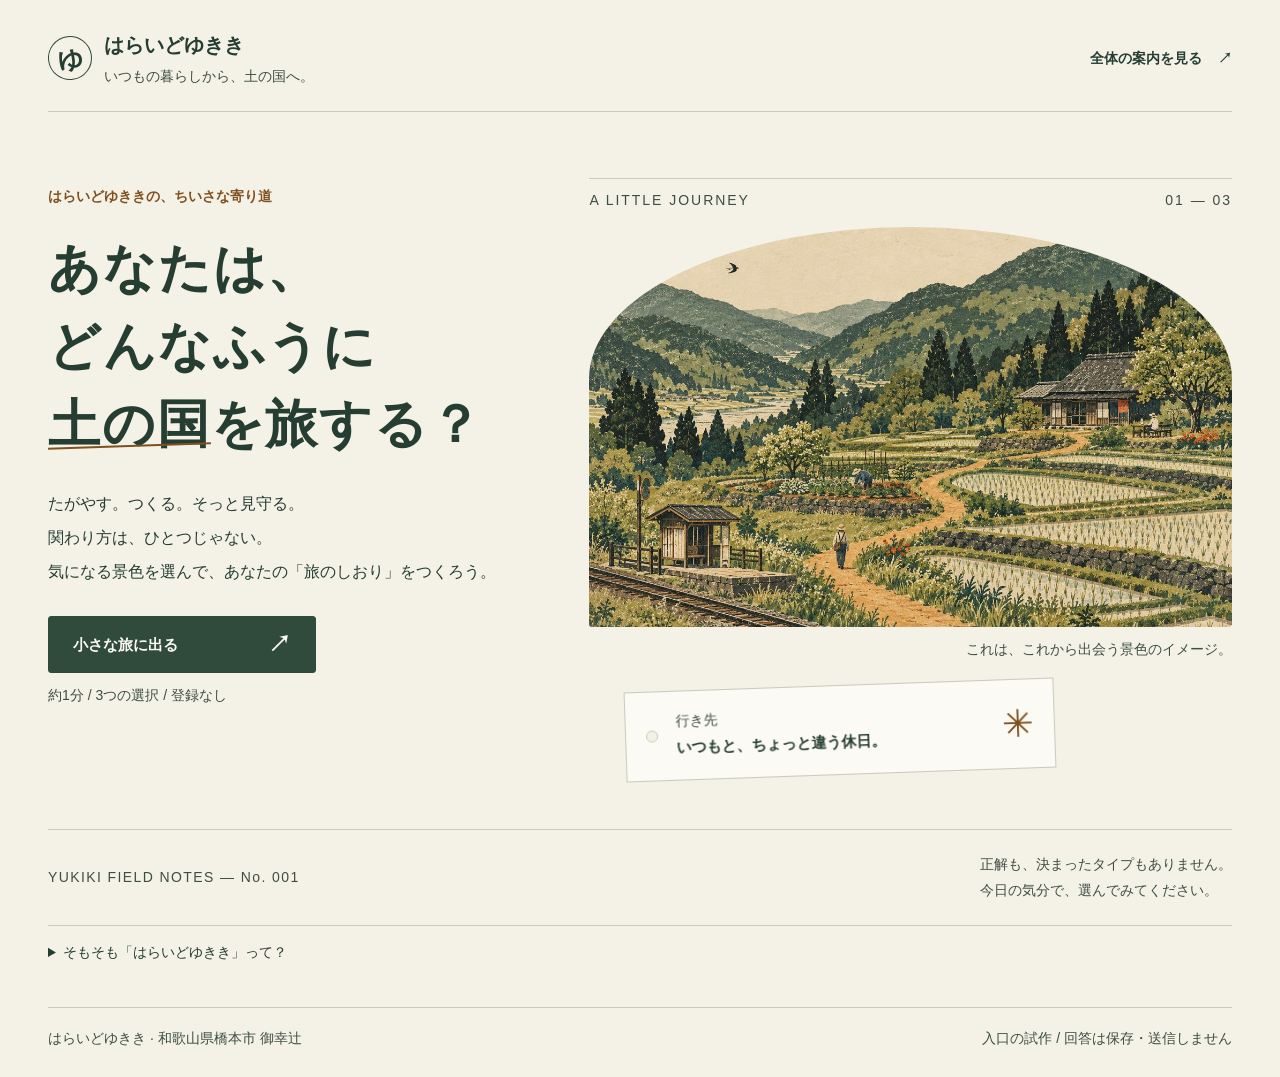
==== public/index.html @ 71169463 "feat: add static entry page for Cloudflare Pages Serve from public/ with CSP and security headers; m" ====
<!doctype html>
<html lang="ja">
<head>
  <meta charset="utf-8">
  <meta name="viewport" content="width=device-width,initial-scale=1,viewport-fit=cover">
  <meta name="theme-color" content="#f4f1e7">
  <meta name="description" content="3つの小さな選択から、今のあなたが気になる土の国との関わり方を見つける。はらいどゆききの、約1分の小さな旅。">
  <title>土の国への小さな旅｜はらいどゆきき</title>
  <link rel="stylesheet" href="style.css">
  <script defer src="journey.js"></script>
  <script defer src="app.js"></script>
</head>
<body>
  <a class="skip" href="#main">本文へ</a>
  <header class="site-header">
    <a class="brand" href="#intro" id="home" aria-label="はらいどゆきき 小さな旅の最初へ"><span class="brand-mark" aria-hidden="true">ゆ</span><span>はらいどゆきき<small>いつもの暮らしから、土の国へ。</small></span></a>
    <a class="text-link header-link" href="https://claude.ai/artifact/4QH8LJdmEHccxG7zX9aN8J" target="_blank" rel="noopener noreferrer">全体の案内を見る <span aria-hidden="true">↗</span><span class="sr-only">（新しいタブ）</span></a>
  </header>
  <main id="main">
    <section id="intro" class="intro" aria-labelledby="intro-title">
      <div class="intro-copy">
        <p class="eyebrow">はらいどゆききの、ちいさな寄り道</p>
        <h1 id="intro-title" tabindex="-1">あなたは、<br>どんなふうに<br><em>土の国</em>を旅する？</h1>
        <p class="intro-description">たがやす。つくる。そっと見守る。<br>関わり方は、ひとつじゃない。<br>気になる景色を選んで、<br class="mobile-break">あなたの「旅のしおり」をつくろう。</p>
        <button class="primary start" id="start" type="button">小さな旅に出る <span aria-hidden="true">↗</span></button>
        <p class="quiet timing">約1分 / 3つの選択 / 登録なし</p>
      </div>
      <div class="intro-art">
        <div class="art-topline"><span>A LITTLE JOURNEY</span><span>01 — 03</span></div>
        <figure class="landscape"><img src="assets/countryside.jpg" alt="山あいの田畑を小道がつなぎ、歩く人、育てる人、見守る人がいる版画風の風景" fetchpriority="high" width="1200" height="800"><figcaption>これは、これから出会う景色のイメージ。</figcaption></figure>
        <div class="ticket"><span class="ticket-hole" aria-hidden="true"></span><div><small>行き先</small><strong>いつもと、ちょっと違う休日。</strong></div><span class="ticket-drawing" aria-hidden="true">✳</span></div>
      </div>
      <div class="intro-bottom"><span class="edition">YUKIKI FIELD NOTES — No. 001</span><p>正解も、決まったタイプもありません。<br>今日の気分で、選んでみてください。</p></div>
      <details class="about"><summary>そもそも「はらいどゆきき」って？</summary><div><p>和歌山県橋本市・御幸辻の田畑を舞台に、都市の暮らしと農の営みを行き来する構想です。モノ・人手・知恵・お金を持ち寄り、無理のない関わり方で場所を育てていくことを目指しています。</p><p>この小さな旅は、その関わり方を見つけるための入口。結果には、主催者の案内を短くまとめた紹介と、原文へのリンクが出てきます。</p><a href="https://claude.ai/artifact/4QH8LJdmEHccxG7zX9aN8J" target="_blank" rel="noopener noreferrer">主催者の全体案内を読む ↗<span class="sr-only">（新しいタブ）</span></a></div></details>
    </section>

    <section id="play" class="play" hidden aria-labelledby="question-title">
      <aside class="journey-side">
        <p class="eyebrow">土の国への小さな旅</p>
        <h2 class="side-title">気になるほうへ、<br>ひとつずつ。</h2>
        <div class="route-art" aria-hidden="true"><img src="assets/countryside.jpg" alt="" width="1200" height="800"><div class="route-badge"><span id="route-number">01</span><small>寄り道の途中</small></div></div>
        <ol id="route" class="route" aria-label="旅の進み具合"></ol>
        <div class="pocket"><p>旅のポケット</p><ul id="pocket-list" aria-label="これまでに選んだもの"></ul></div>
      </aside>
      <div class="question-area">
        <div class="question-top"><span class="eyebrow" id="chapter"></span><span class="step-count" id="step-count"></span></div>
        <h2 id="question-title" tabindex="-1"></h2>
        <p class="question-note" id="question-note"></p>
        <fieldset id="options" class="options"><legend class="sr-only">気になるものを1つ選んでください</legend></fieldset>
        <div class="play-actions"><button class="back-button" id="back" type="button">← ひとつ戻る</button><button class="primary" id="next" type="button" disabled>次の寄り道へ <span aria-hidden="true">→</span></button></div>
        <p class="selection-hint quiet" id="selection-hint" role="status">気になるものを1つ選ぶと、先へ進めます。</p>
      </div>
    </section>

    <section id="result" class="result" hidden aria-labelledby="result-title">
      <div class="result-intro"><p class="eyebrow">3つの寄り道から、見つかったこと</p><h2 id="result-title" tabindex="-1">あなたの旅のしおり</h2><p>今の気分に似合う、ひとつの入口です。</p></div>
      <div class="result-layout">
        <article class="postcard" aria-labelledby="postcard-title">
          <div class="postcard-top"><span>YUKIKI / TRAVEL NOTE</span><span class="stamp" aria-hidden="true">土の国<br><b>ゆきき</b><br>寄り道印</span></div>
          <img class="postcard-art" src="assets/countryside.jpg" alt="小道が田畑と人をつなぐ、土の国の想像図" width="1200" height="800">
          <div class="postcard-body"><p class="quiet" id="result-overline">今、あなたが惹かれるのは</p><h3 id="postcard-title"></h3><p id="result-description"></p><div class="souvenirs"><span>旅のポケットに入ったもの</span><ul id="result-items"></ul></div><p class="postcard-foot">今日の気分は、今日だけのもの。<br>また違う道が気になっても、もちろん。</p></div>
        </article>
        <div class="result-next">
          <p class="eyebrow">この先の、一歩</p><h3 id="next-title"></h3><p id="next-description"></p>
          <section class="source-summary" aria-labelledby="source-title"><p class="eyebrow">主催者の案内を、ひと足先に</p><h3 id="source-title"></h3><ul id="source-points"></ul><p class="source-date">公開案内の要約 · 2026年10月27日確認</p></section>
          <a class="primary result-cta" id="result-link" href="https://claude.ai/artifact/4QH8LJdmEHccxG7zX9aN8J" target="_blank" rel="noopener noreferrer"></a>
          <a class="secondary result-cta result-cta-sub" href="https://claude.ai/artifact/B6So6ZD4TPJiREJGYdLGXW" target="_blank" rel="noopener noreferrer">関わってみたいと伝える（ゆききファン） ↗<span class="sr-only">（新しいタブ）</span></a>
          <p class="quiet">案内は新しいタブで開きます。<br>ここでの選択は、申込みや支援の約束にはなりません。<br>活動日ごとの予定と参加の案内は、「ゆききファン」で連絡先を登録した方に運営からお送りします。</p>
          <div class="other-paths"><h3>ほかの道も、のぞいてみる</h3><p class="quiet">ひとつに決めなくて大丈夫。</p><div id="other-links"></div></div>
          <div class="result-tools"><button id="copy" class="secondary" type="button">しおりの文をコピー</button><button id="restart" class="back-button" type="button">もう一度、旅する ↺</button></div>
          <p id="copy-status" class="quiet" role="status"></p>
          <label id="copy-fallback" hidden>コピーできない場合は、この文を選択してください<textarea id="copy-text" readonly rows="6"></textarea></label>
        </div>
      </div>
    </section>
    <noscript><p class="noscript">この小さな旅にはJavaScriptを使います。<a href="https://claude.ai/artifact/4QH8LJdmEHccxG7zX9aN8J">活動の全体案内はこちらから読めます。</a></p></noscript>
  </main>
  <footer class="site-footer"><span>はらいどゆきき · 和歌山県橋本市 御幸辻</span><span>入口の試作 / 回答は保存・送信しません</span></footer>
</body>
</html>
---- public/style.css ----
@charset "UTF-8";
:root{--paper:#f4f1e7;--card:#fcfaf4;--ink:#263d32;--muted:#3e4e42;--rule:#c9cbbd;--green:#304b3b;--ochre:#805020;--pale:#e8eadc;--serif:"Yu Mincho","Hiragino Mincho ProN","Noto Serif JP",serif;--sans:"Yu Gothic","Hiragino Kaku Gothic ProN","Meiryo",sans-serif}
*{box-sizing:border-box}
[hidden]{display:none!important}
html{color-scheme:light;scroll-behavior:smooth}
body{margin:0;background:var(--paper);color:var(--ink);font:16px/1.8 var(--sans);-webkit-font-smoothing:antialiased}
button,input,textarea{font:inherit}
button,a,label,input{-webkit-tap-highlight-color:transparent}
button,a{touch-action:manipulation}
a{color:inherit;text-underline-offset:5px}
button{cursor:pointer}
button:disabled{cursor:default;opacity:1;background:var(--pale);color:var(--muted);border-style:dashed}
button:focus-visible,a:focus-visible,input:focus-visible,textarea:focus-visible,summary:focus-visible{outline:3px solid var(--ochre);outline-offset:5px}
h1,h2,h3,p,figure{margin:0}
h1,h2,h3{text-wrap:balance}
p{text-wrap:pretty}
ul,ol{margin:0;padding:0;list-style:none}
img{display:block;max-width:100%;height:auto}
.site-header,.site-footer,main{width:min(1184px,calc(100% - 96px));margin-inline:auto}
.site-header{display:flex;justify-content:space-between;align-items:center;padding:27px 0 22px;border-bottom:1px solid var(--rule);gap:20px}
.brand{display:flex;gap:12px;align-items:center;text-decoration:none;font-family:var(--serif);font-weight:700;font-size:20px}
.brand small{display:block;color:var(--muted);font-family:var(--sans);font-size:14px;font-weight:500;margin-top:1px}
.brand-mark{display:grid;place-items:center;width:44px;height:44px;border:1px solid var(--green);border-radius:50%;font-size:25px;transform:rotate(-8deg)}
.text-link{font-size:14px;font-weight:600;text-decoration:none;display:inline-flex;gap:16px;align-items:center;min-height:44px}
.text-link:hover{text-decoration:underline}
.eyebrow{font-size:14px;font-weight:700;color:var(--ochre)}
.quiet{font-size:14px;color:var(--muted);line-height:1.9}
.primary{min-height:54px;padding:14px 24px;display:inline-flex;gap:24px;justify-content:space-between;align-items:center;border:1px solid var(--green);background:var(--green);color:var(--card);text-decoration:none;font-size:15px;font-weight:700;border-radius:3px;transition:transform .16s ease-out,opacity .16s ease-out}
.primary:hover:not(:disabled){transform:translateY(-2px);opacity:.92}
.primary:active:not(:disabled){transform:translateY(0)}
.primary span{font-size:23px;line-height:1}
.secondary{padding:10px 17px;min-height:46px;border:1px solid var(--rule);border-radius:3px;background:transparent;color:var(--ink);font-size:14px}
.secondary:hover{background:var(--pale)}
.back-button{padding:10px 0;min-height:46px;border:0;background:transparent;color:var(--muted);font-size:14px;text-decoration:underline;text-decoration-color:transparent;text-underline-offset:5px}
.back-button:hover{text-decoration-color:currentColor}
.intro{display:grid;grid-template-columns:.94fr 1.2fr;column-gap:38px;padding-top:62px}
.intro-copy{padding-top:10px}
h1{font-family:var(--serif);font-size:clamp(38px,4.1vw,58px);font-weight:600;line-height:1.48;letter-spacing:.035em;margin-top:21px}
h1 em{font-style:normal;position:relative;white-space:nowrap}
h1 em:after{content:"";position:absolute;left:0;right:0;bottom:6px;border-bottom:2px solid var(--ochre);transform:rotate(-2deg)}
.intro-description{margin-top:24px;font-size:16px;line-height:2.1}
.start{margin-top:28px;min-width:268px}
.timing{margin-top:9px}
.mobile-break{display:none}
.intro-art{padding-top:4px;position:relative;align-self:center}
.art-topline{display:flex;justify-content:space-between;font:14px/1.5 var(--sans);letter-spacing:.14em;border-top:1px solid var(--rule);padding-top:11px;margin-bottom:16px;color:var(--muted)}
.landscape{position:relative}
.landscape img{width:100%;height:400px;object-fit:cover;border-radius:50% 50% 3px 3px / 38% 38% 3px 3px;mix-blend-mode:multiply}
figcaption{text-align:right;font-size:14px;color:var(--muted);margin-top:10px}
.ticket{display:flex;gap:18px;align-items:center;position:relative;margin-top:23px;margin-left:36px;background:var(--card);border:1px solid var(--rule);padding:17px 20px;transform:rotate(-2deg);max-width:430px}
.ticket small{font-size:14px;color:var(--muted);display:block}
.ticket strong{font-size:15px;font-family:var(--serif);font-weight:600}
.ticket-hole{width:12px;height:12px;border:1px solid var(--rule);border-radius:50%;background:var(--paper);flex-shrink:0}
.ticket-drawing{color:var(--ochre);font-size:38px;line-height:1;margin-left:auto}
.intro-bottom{grid-column:1/-1;display:flex;align-items:center;justify-content:space-between;border-top:1px solid var(--rule);padding:22px 0;margin-top:54px;gap:20px}
.edition{font-size:14px;letter-spacing:.1em;color:var(--muted)}
.intro-bottom p{font-size:14px;color:var(--muted)}
.about{grid-column:1/-1;margin:0 0 28px;border-top:1px solid var(--rule);font-size:14px}
.about summary,.contact-guide summary{padding:14px 0;min-height:48px;cursor:pointer}
.about>div{max-width:760px;padding:3px 0 12px;display:grid;gap:12px}
.about p{line-height:2;color:var(--muted)}
.about a,.contact-guide a{display:inline-block;min-height:44px;padding:9px 0}
.site-footer{display:flex;justify-content:space-between;gap:16px;color:var(--muted);font-size:14px;padding:18px 0 26px;border-top:1px solid var(--rule)}
.play{display:grid;grid-template-columns:300px 1fr;gap:80px;padding:46px 0 55px;min-height:720px}
.side-title{font-family:var(--serif);font-weight:500;font-size:28px;line-height:1.7;margin-top:15px}
.route-art{position:relative;margin-top:25px}
.route-art img{aspect-ratio:1.35;object-fit:cover;mix-blend-mode:multiply;border-radius:48% 48% 0 0}
.route-badge{position:absolute;bottom:-14px;right:10px;background:var(--card);border:1px solid var(--rule);width:83px;height:83px;border-radius:50%;display:grid;align-content:center;justify-items:center;transform:rotate(8deg)}
.route-badge>span{font-family:var(--serif);font-size:30px;line-height:1.2;font-variant-numeric:tabular-nums}
.route-badge small{font-size:14px}
.route{margin-top:36px;display:flex;flex-direction:column;gap:15px;font-size:14px;color:var(--muted)}
.route li{display:flex;align-items:center;gap:13px}
.route li>span{display:grid;place-items:center;width:27px;height:27px;border:1px solid var(--rule);border-radius:50%;font-size:14px;background:var(--paper);position:relative}
.route li:not(:last-child)>span:after{content:"";position:absolute;width:1px;height:16px;background:var(--rule);top:26px;left:12px}
.route [aria-current="step"]{font-weight:700;color:var(--ink)}
.route [aria-current="step"]>span{background:var(--green);color:var(--card);border-color:var(--green)}
.route .done>span{border-color:var(--green)}
.pocket{border-top:1px dashed var(--rule);margin-top:26px;padding-top:18px}
.pocket>p{font-size:14px;font-weight:700;margin-bottom:9px}
.pocket ul{display:flex;flex-wrap:wrap;gap:7px}
.pocket li{font-size:14px;padding:2px 9px;border:1px solid var(--rule);background:var(--card)}
.pocket .empty-pocket{padding:0;border:0;background:none;color:var(--muted)}
.question-top{display:flex;justify-content:space-between;align-items:center;padding:10px 0 18px;border-bottom:1px solid var(--rule)}
.step-count{color:var(--muted);font-family:var(--serif);font-size:16px;font-variant-numeric:tabular-nums}
#question-title{font-family:var(--serif);font-weight:600;font-size:36px;line-height:1.6;white-space:pre-line;margin-top:24px;outline:none}
.question-note{margin-top:12px;font-size:16px;color:var(--muted)}
.options{display:grid;grid-template-columns:1fr;gap:11px;border:0;padding:0;margin:26px 0 0;min-width:0}
.choice{position:relative;display:flex;align-items:center;gap:17px;min-height:91px;border:1px solid var(--rule);background:var(--card);padding:14px 18px;cursor:pointer;border-radius:3px;transition:transform .16s ease-out}
.choice:hover{transform:translateX(3px);border-color:var(--green)}
.choice:has(input:checked){border:2px solid var(--green);padding:13px 17px;background:var(--pale)}
.choice input{position:absolute;opacity:0;width:1px;height:1px}
.choice:has(input:focus-visible){outline:3px solid var(--ochre);outline-offset:3px}
.choice-icon{width:52px;flex-shrink:0;color:var(--green)}
.choice-icon svg{display:block;width:100%;height:52px}
.choice-icon .accent{stroke:var(--ochre)}
.choice-copy{display:grid;gap:3px;flex:1}
.choice-copy strong{font-family:var(--serif);font-size:18px;font-weight:600;line-height:1.6}
.choice-copy>span{font-size:16px;color:var(--muted);line-height:1.8}
.choice-check{width:27px;height:27px;border:1px solid var(--rule);border-radius:50%;display:grid;place-items:center;font-size:14px;color:var(--muted);flex-shrink:0}
.choice:has(input:checked) .choice-check{background:var(--green);border-color:var(--green);color:transparent;font-size:0}
.choice:has(input:checked) .choice-check:after{content:"✓";font-size:14px;color:var(--card)}
.play-actions{display:flex;justify-content:space-between;align-items:center;gap:18px;margin-top:23px}
.selection-hint{text-align:right;margin-top:8px;min-height:23px}
.result{padding:40px 0 58px}
.result-intro{text-align:center}
.result-intro h2{font-family:var(--serif);font-weight:500;font-size:35px;margin-top:8px;outline:none}
.result-intro>p:last-child{font-size:14px;color:var(--muted);margin-top:8px}
.result-layout{display:grid;grid-template-columns:1.08fr 1fr;gap:80px;margin:37px auto 0;max-width:1040px;align-items:center}
.postcard{background:var(--card);border:1px solid var(--rule);padding:23px;box-shadow:5px 6px 0 #e3e3d7;position:relative;transform:rotate(-1deg)}
.postcard-top{display:flex;justify-content:space-between;align-items:center;min-height:53px}
.postcard-top>span:first-child{font-size:14px;letter-spacing:.12em;color:var(--muted)}
.stamp{width:88px;height:88px;border:3px double var(--ochre);border-radius:50%;display:grid;align-content:center;text-align:center;font-size:14px;line-height:1.3;color:var(--ochre);transform:rotate(12deg);position:absolute;right:20px;top:15px;background:var(--card);z-index:1}
.stamp b{font:17px/1.3 var(--serif)}
.postcard-art{width:100%;height:188px;object-fit:cover;mix-blend-mode:multiply;margin-top:15px}
.postcard-body{padding:20px 5px 0}
.postcard h3{font-family:var(--serif);font-size:31px;line-height:1.65;font-weight:600;margin:6px 0 13px;white-space:pre-line}
#result-description{font-size:16px;line-height:2}
.souvenirs{border-top:1px dashed var(--rule);border-bottom:1px dashed var(--rule);margin-top:21px;padding:12px 0}
.souvenirs>span{font-size:14px;color:var(--muted)}
.souvenirs ul{display:flex;gap:7px;flex-wrap:wrap;margin-top:7px}
.souvenirs li{font-size:14px;background:var(--pale);padding:3px 8px}
.postcard-foot{font-size:14px;line-height:1.8;color:var(--muted);margin-top:15px}
.result-next>h3{font:600 25px/1.7 var(--serif);margin:12px 0}
#next-description{font-size:16px;line-height:2.1}
.result-cta{width:100%;margin-top:24px;gap:10px}
.result-cta+.quiet{margin-top:12px}
.source-summary{margin-top:24px;border-left:2px solid var(--ochre);padding-left:17px}
.source-summary h3{font:600 18px/1.7 var(--serif);margin:7px 0 10px}
.source-summary ul{list-style:disc;padding-left:17px;display:grid;gap:9px;font-size:16px;line-height:1.9}
.source-date{font-size:14px;color:var(--muted);margin-top:12px}
.contact-guide{font-size:14px;border-bottom:1px solid var(--rule);margin-top:12px}
.contact-guide p{color:var(--muted);line-height:1.9}
.other-paths{border-top:1px solid var(--rule);margin-top:30px;padding-top:24px}
.other-paths h3{font-size:14px;font-weight:600}
.other-paths>p{margin-top:3px}
#other-links{display:grid;grid-template-columns:1fr 1fr;column-gap:20px;margin-top:10px}
#other-links a{display:flex;align-items:center;justify-content:space-between;font-size:14px;min-height:46px;border-bottom:1px solid var(--rule);text-decoration:none;gap:7px}
#other-links a:hover{text-decoration:underline}
.result-tools{display:flex;flex-wrap:wrap;justify-content:space-between;gap:6px;margin-top:28px}
#copy-status{min-height:23px;margin-top:8px}
#copy-fallback{display:grid;font-size:14px;gap:6px;margin-top:8px}
textarea{width:100%;background:var(--card);border:1px solid var(--rule);padding:10px;color:var(--ink);font-size:14px}
.sr-only{position:absolute;width:1px;height:1px;padding:0;margin:-1px;overflow:hidden;clip:rect(0,0,0,0);white-space:nowrap;border:0}
.skip{position:fixed;top:10px;left:10px;transform:translateY(-200%);padding:10px 18px;background:var(--card);z-index:10}
.skip:focus{transform:translateY(0)}
.noscript{padding:30px;border:1px solid var(--rule);margin:20px 0}
@media(min-width:1500px){.intro{padding-top:75px}.landscape img{height:450px}.intro-bottom{margin-top:65px}}
@media(max-width:1050px){.site-header,.site-footer,main{width:calc(100% - 64px)}.intro{gap:28px}.landscape img{height:350px}.ticket{margin-left:0}.play{grid-template-columns:230px 1fr;gap:40px}.result-layout{gap:40px}.choice{gap:12px;padding-inline:13px}.choice:has(input:checked){padding-inline:12px}.choice-copy strong{font-size:16px}}
@media(max-width:760px){
 .site-header,.site-footer,main{width:calc(100% - 40px)}.site-header{padding:18px 0 15px;flex-wrap:wrap;gap:8px}.header-link{margin-left:auto}.brand-mark{flex-shrink:0}.brand{font-size:17px;gap:9px}.brand-mark{width:35px;height:35px;font-size:21px}.brand small{font-size:14px}.header-link{font-size:14px;gap:5px}
 .intro{grid-template-columns:1fr;padding-top:33px;gap:0}.intro-copy{padding:0;position:relative}.intro-copy .eyebrow{font-size:14px}h1{font-size:40px;line-height:1.5;margin-top:17px}.intro-description{font-size:16px;line-height:2;margin-top:19px}.mobile-break{display:initial}.start{width:100%;margin-top:24px;min-height:55px}.timing{text-align:center;font-size:14px}
 .intro-art{grid-row:2;padding-top:0;margin-top:27px}.art-topline{font-size:14px;margin-bottom:12px}.landscape img{height:auto;aspect-ratio:1.5;max-height:350px;object-fit:cover;border-radius:48% 48% 2px 2px / 35% 35% 2px 2px}figcaption{font-size:14px}.ticket{margin:17px 8px 0;padding:13px 16px;gap:14px}.ticket strong{font-size:14px}.ticket-drawing{font-size:31px}
 .intro-bottom{margin-top:32px;padding:20px 0;gap:15px;align-items:start}.edition{max-width:130px;line-height:1.9;font-size:14px}.intro-bottom p{font-size:14px}.site-footer{flex-direction:column;gap:4px;padding:16px 0 22px;font-size:14px}
 .play{display:block;padding:23px 0 32px;min-height:0}.journey-side>.eyebrow,.side-title,.route-art,.pocket{display:none}.route{flex-direction:row;justify-content:space-between;margin:0;gap:5px;font-size:14px}.route li{gap:5px;flex-direction:column;text-align:center}.route li>span{width:23px;height:23px;font-size:14px}.route li:not(:last-child)>span:after{display:none}.question-top{margin-top:20px;padding:8px 0 12px}#question-title{font-size:29px;margin-top:20px;line-height:1.6}.question-note{font-size:16px;line-height:1.9;margin-top:9px}.options{margin-top:21px;gap:10px}.choice{min-height:101px;padding:13px 12px;gap:12px}.choice:has(input:checked){padding:12px 11px}.choice-icon{width:43px}.choice-icon svg{height:43px}.choice-copy strong{font-size:16px}.choice-copy>span{font-size:16px}.choice-check{width:23px;height:23px;font-size:14px}.play-actions{gap:12px;margin-top:20px;flex-wrap:wrap}.play-actions .primary{font-size:14px;padding:13px 15px;gap:14px;min-height:50px}.back-button{font-size:14px}.selection-hint{font-size:14px;margin-top:10px}
 .result{padding:29px 0 35px}.result-intro h2{font-size:29px}.result-intro .eyebrow{font-size:14px}.result-intro>p:last-child{font-size:14px}.result-layout{grid-template-columns:1fr;gap:38px;margin-top:27px;padding-inline:4px}.postcard{padding:17px;transform:rotate(-.6deg)}.postcard-art{height:160px}.postcard h3{font-size:28px}.postcard-top>span:first-child{font-size:14px;max-width:calc(100% - 88px)}.stamp{width:84px;height:84px;right:15px;top:13px}.postcard-body{padding-top:17px}#result-description{font-size:16px}.result-next>h3{font-size:23px}#next-description{font-size:16px}.result-cta{font-size:14px}.result-tools{gap:15px}
}
@media(min-width:520px) and (max-width:760px){.intro-copy{padding-inline:15px}h1{font-size:47px}.intro-description{font-size:15px}.intro-art{max-width:520px;width:100%;margin-inline:auto}.question-area{max-width:560px;margin-inline:auto}}
@media(prefers-reduced-motion:reduce){html{scroll-behavior:auto}*,*:before,*:after{animation:none!important;transition:none!important}}
@media print{.site-header,.site-footer,.result-intro,.result-next{display:none}.result-layout{display:block}.postcard{max-width:480px;box-shadow:none;transform:none;margin:auto}.result{padding:0}main{width:100%}}

/* 結果画面: 2つ目の入口（ゆききファン） */
.result-cta-sub{display:flex;justify-content:center;align-items:center;margin-top:10px;text-decoration:none;font-weight:600;min-height:50px}
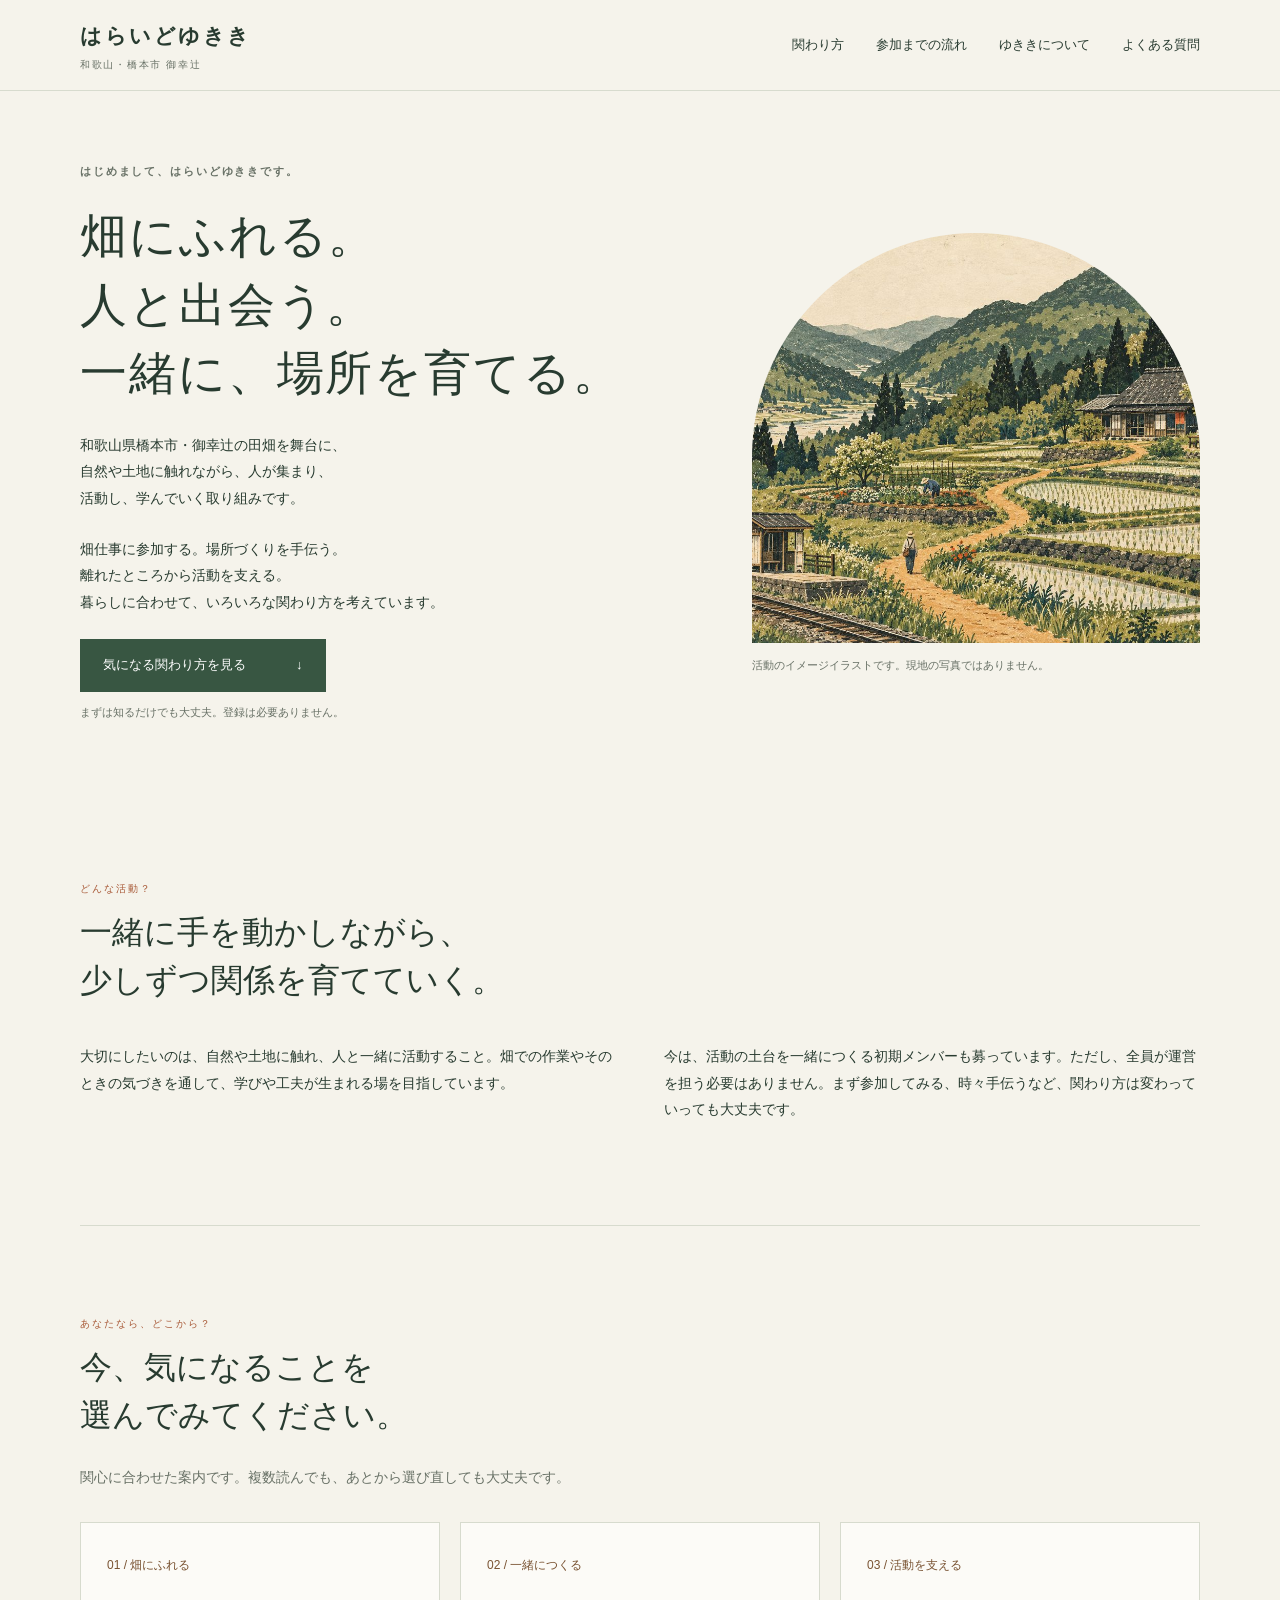
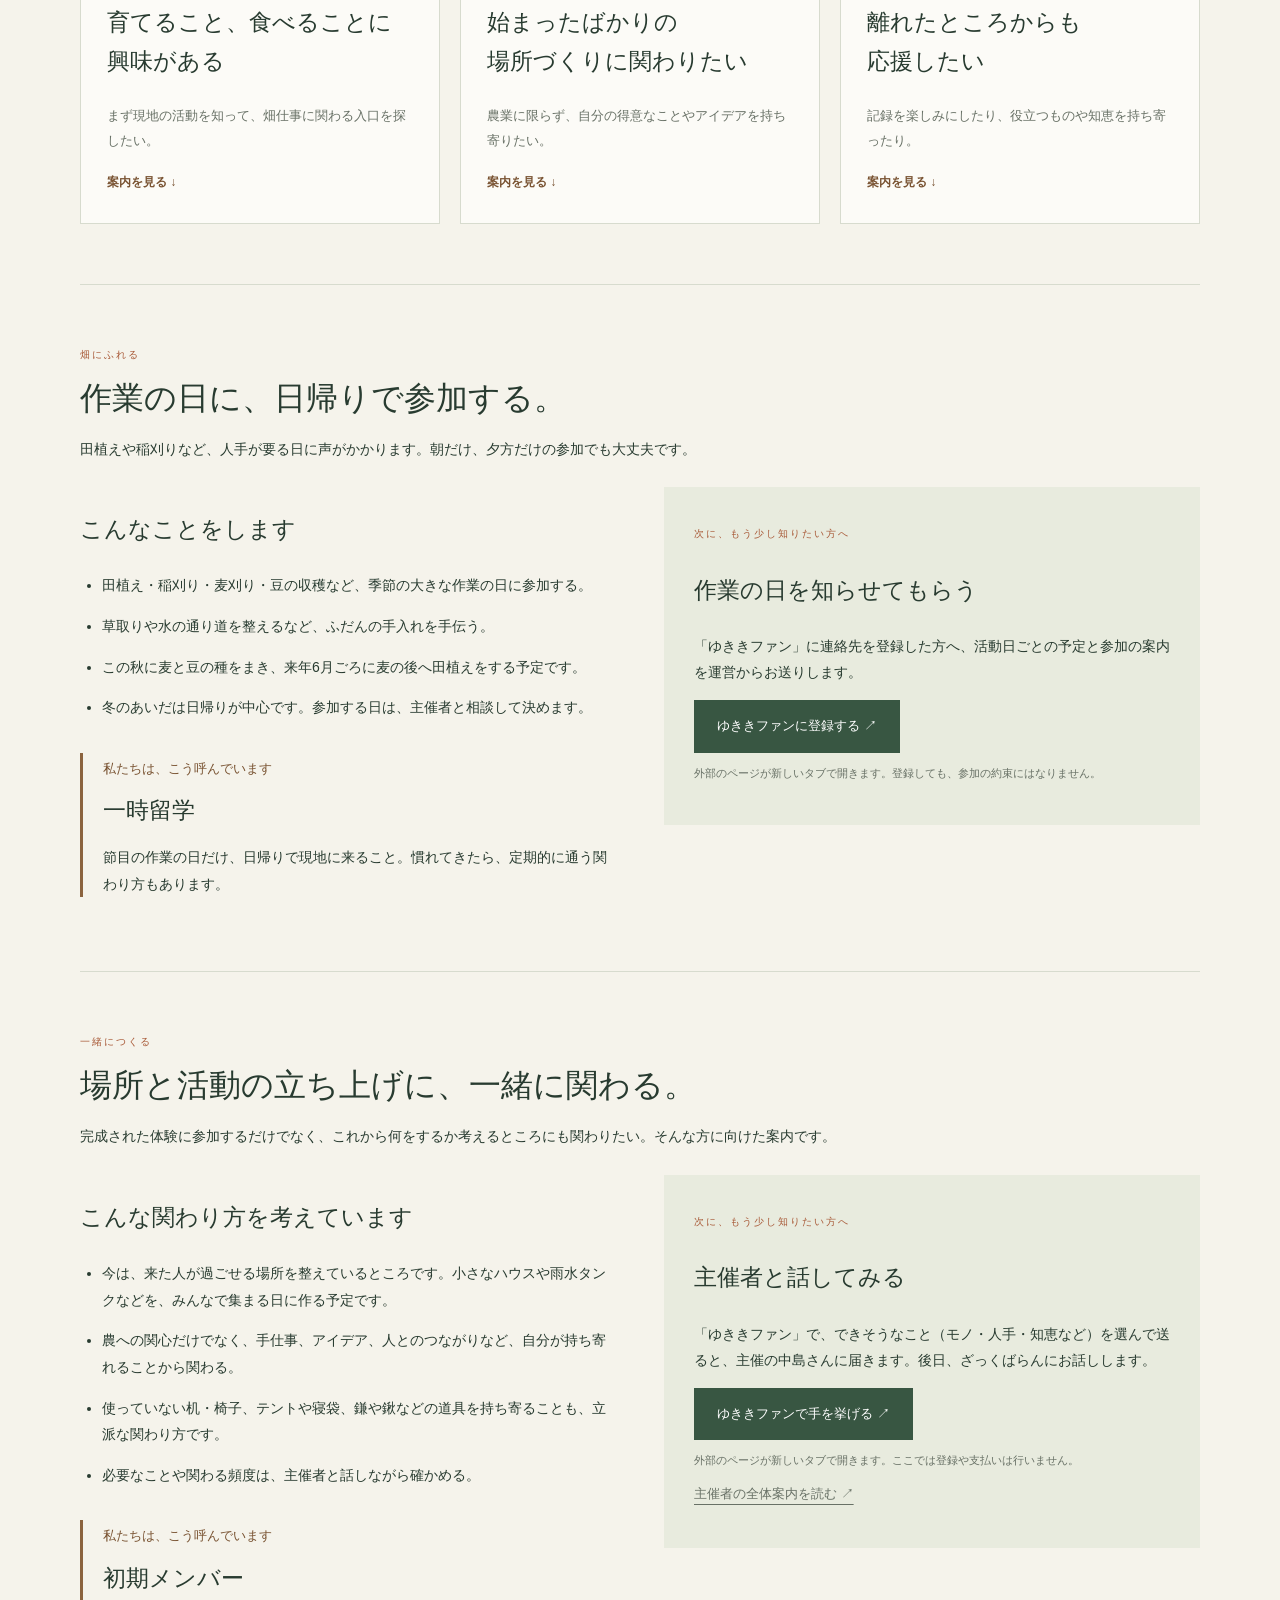
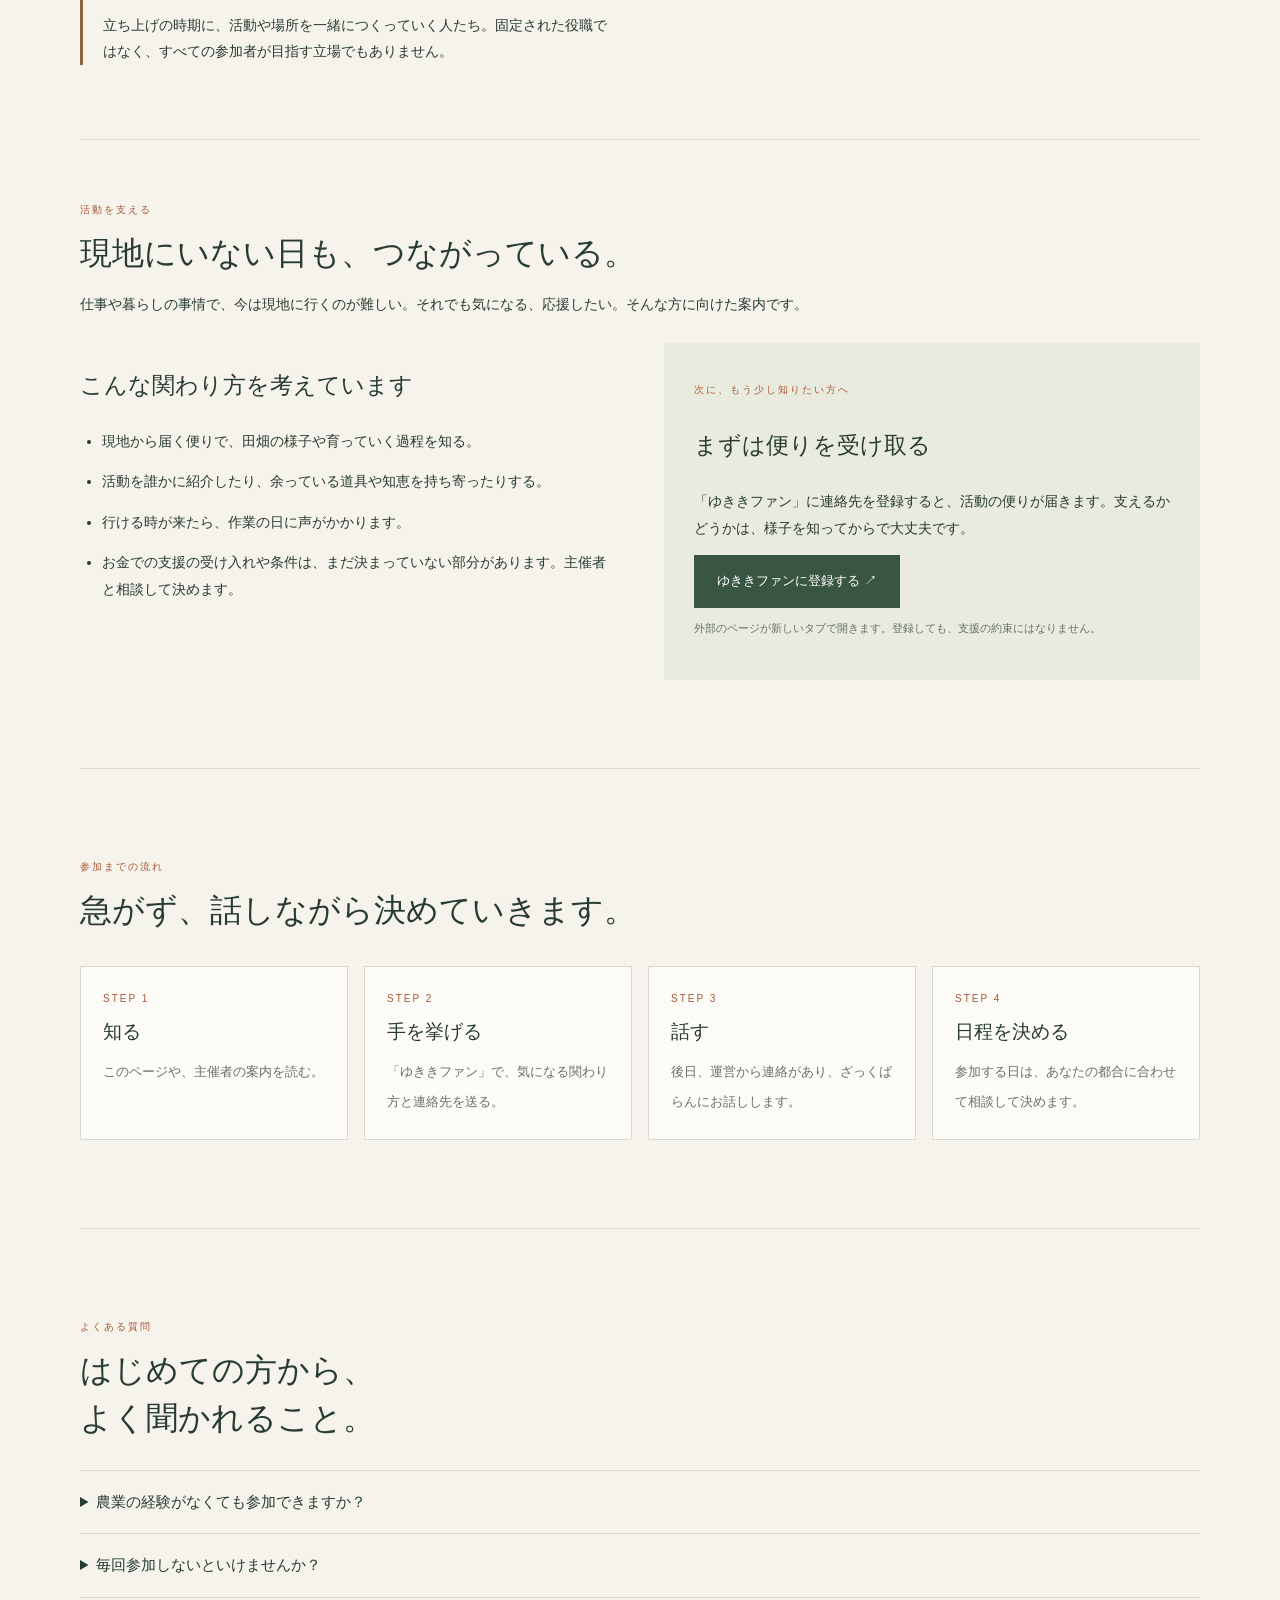
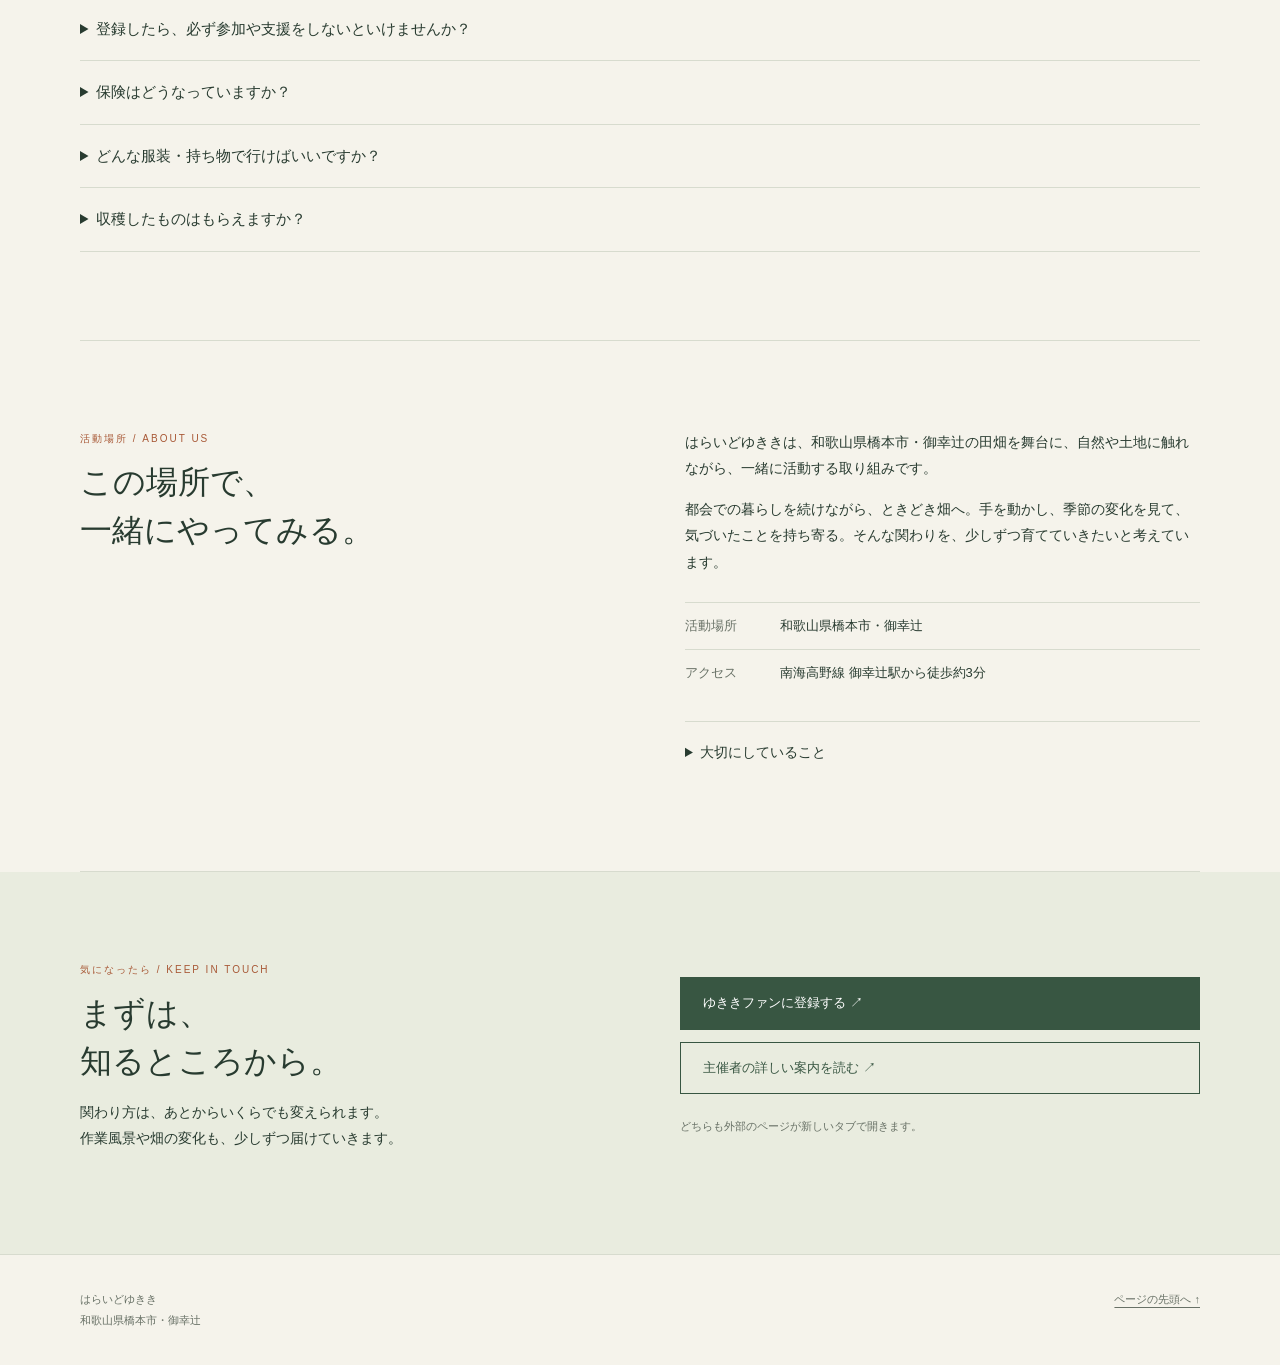
==== commit 15ca65fa: "feat: replace the quiz entry page with a beginner-friendly guide Rebuild the entry page around plain" ====
--- a/public/index.html
+++ b/public/index.html
@@ -1,80 +1,12 @@
 <!doctype html>
 <html lang="ja">
 <head>
-  <meta charset="utf-8">
-  <meta name="viewport" content="width=device-width,initial-scale=1,viewport-fit=cover">
-  <meta name="theme-color" content="#f4f1e7">
-  <meta name="description" content="3つの小さな選択から、今のあなたが気になる土の国との関わり方を見つける。はらいどゆききの、約1分の小さな旅。">
-  <title>土の国への小さな旅｜はらいどゆきき</title>
-  <link rel="stylesheet" href="style.css">
-  <script defer src="journey.js"></script>
-  <script defer src="app.js"></script>
-</head>
-<body>
-  <a class="skip" href="#main">本文へ</a>
-  <header class="site-header">
-    <a class="brand" href="#intro" id="home" aria-label="はらいどゆきき 小さな旅の最初へ"><span class="brand-mark" aria-hidden="true">ゆ</span><span>はらいどゆきき<small>いつもの暮らしから、土の国へ。</small></span></a>
-    <a class="text-link header-link" href="https://claude.ai/artifact/4QH8LJdmEHccxG7zX9aN8J" target="_blank" rel="noopener noreferrer">全体の案内を見る <span aria-hidden="true">↗</span><span class="sr-only">（新しいタブ）</span></a>
-  </header>
-  <main id="main">
-    <section id="intro" class="intro" aria-labelledby="intro-title">
-      <div class="intro-copy">
-        <p class="eyebrow">はらいどゆききの、ちいさな寄り道</p>
-        <h1 id="intro-title" tabindex="-1">あなたは、<br>どんなふうに<br><em>土の国</em>を旅する？</h1>
-        <p class="intro-description">たがやす。つくる。そっと見守る。<br>関わり方は、ひとつじゃない。<br>気になる景色を選んで、<br class="mobile-break">あなたの「旅のしおり」をつくろう。</p>
-        <button class="primary start" id="start" type="button">小さな旅に出る <span aria-hidden="true">↗</span></button>
-        <p class="quiet timing">約1分 / 3つの選択 / 登録なし</p>
-      </div>
-      <div class="intro-art">
-        <div class="art-topline"><span>A LITTLE JOURNEY</span><span>01 — 03</span></div>
-        <figure class="landscape"><img src="assets/countryside.jpg" alt="山あいの田畑を小道がつなぎ、歩く人、育てる人、見守る人がいる版画風の風景" fetchpriority="high" width="1200" height="800"><figcaption>これは、これから出会う景色のイメージ。</figcaption></figure>
-        <div class="ticket"><span class="ticket-hole" aria-hidden="true"></span><div><small>行き先</small><strong>いつもと、ちょっと違う休日。</strong></div><span class="ticket-drawing" aria-hidden="true">✳</span></div>
-      </div>
-      <div class="intro-bottom"><span class="edition">YUKIKI FIELD NOTES — No. 001</span><p>正解も、決まったタイプもありません。<br>今日の気分で、選んでみてください。</p></div>
-      <details class="about"><summary>そもそも「はらいどゆきき」って？</summary><div><p>和歌山県橋本市・御幸辻の田畑を舞台に、都市の暮らしと農の営みを行き来する構想です。モノ・人手・知恵・お金を持ち寄り、無理のない関わり方で場所を育てていくことを目指しています。</p><p>この小さな旅は、その関わり方を見つけるための入口。結果には、主催者の案内を短くまとめた紹介と、原文へのリンクが出てきます。</p><a href="https://claude.ai/artifact/4QH8LJdmEHccxG7zX9aN8J" target="_blank" rel="noopener noreferrer">主催者の全体案内を読む ↗<span class="sr-only">（新しいタブ）</span></a></div></details>
-    </section>
+<meta charset="utf-8"><meta name="viewport" content="width=device-width,initial-scale=1"><meta name="theme-color" content="#f5f3eb"><meta name="description" content="畑にふれる。人と出会う。一緒に、場所を育てる。和歌山県橋本市・御幸辻での活動と、さまざまな関わり方をご紹介します。"><title>はらいどゆきき｜御幸辻の田畑と人をつなぐ活動</title><link rel="stylesheet" href="style.css"></head><body><a class="skip" href="#main">本文へ</a><header><div class="wrap nav"><a href="#" class="brand">はらいどゆきき<small>和歌山・橋本市 御幸辻</small></a><nav aria-label="メインメニュー"><a href="#involvement">関わり方</a><a href="#flow">参加までの流れ</a><a href="#about">ゆききについて</a><a href="#faq">よくある質問</a></nav></div></header><main id="main"><div class="hero wrap"><div class="hero-top"><div><p class="eyebrow">はじめまして、はらいどゆききです。</p><h1>畑にふれる。<br>人と出会う。<br>一緒に、場所を育てる。</h1><div class="hero-copy"><p>和歌山県橋本市・御幸辻の田畑を舞台に、<br>自然や土地に触れながら、人が集まり、<br>活動し、学んでいく取り組みです。</p><p>畑仕事に参加する。場所づくりを手伝う。<br>離れたところから活動を支える。<br>暮らしに合わせて、いろいろな関わり方を考えています。</p><a class="button" href="#involvement">気になる関わり方を見る <span aria-hidden="true">↓</span></a><p class="note">まずは知るだけでも大丈夫。登録は必要ありません。</p></div></div><figure class="hero-figure"><img src="assets/countryside.jpg" alt="田畑と人を小道がつなぐ、活動のイメージイラスト" width="1200" height="800"><figcaption>活動のイメージイラストです。現地の写真ではありません。</figcaption></figure></div></div>
+<section class="wrap" id="intro"><div class="number">どんな活動？</div><h2>一緒に手を動かしながら、<br>少しずつ関係を育てていく。</h2><div class="intro-columns"><p>大切にしたいのは、自然や土地に触れ、人と一緒に活動すること。畑での作業やそのときの気づきを通して、学びや工夫が生まれる場を目指しています。</p><p>今は、活動の土台を一緒につくる初期メンバーも募っています。ただし、全員が運営を担う必要はありません。まず参加してみる、時々手伝うなど、関わり方は変わっていっても大丈夫です。</p></div></section>
+<section class="wrap" id="involvement"><div class="number">あなたなら、どこから？</div><h2>今、気になることを<br>選んでみてください。</h2><p class="section-note">関心に合わせた案内です。複数読んでも、あとから選び直しても大丈夫です。</p><div class="choices"><a class="choice" href="#farm"><span>01 / 畑にふれる</span><h3>育てること、食べることに<br>興味がある</h3><p>まず現地の活動を知って、畑仕事に関わる入口を探したい。</p><b>案内を見る ↓</b></a><a class="choice" href="#create"><span>02 / 一緒につくる</span><h3>始まったばかりの<br>場所づくりに関わりたい</h3><p>農業に限らず、自分の得意なことやアイデアを持ち寄りたい。</p><b>案内を見る ↓</b></a><a class="choice" href="#support"><span>03 / 活動を支える</span><h3>離れたところからも<br>応援したい</h3><p>記録を楽しみにしたり、役立つものや知恵を持ち寄ったり。</p><b>案内を見る ↓</b></a></div>
+<div class="path" id="farm"><div class="number">畑にふれる</div><h2>作業の日に、日帰りで参加する。</h2><p>田植えや稲刈りなど、人手が要る日に声がかかります。朝だけ、夕方だけの参加でも大丈夫です。</p><div class="path-columns"><div><h3>こんなことをします</h3><ul><li>田植え・稲刈り・麦刈り・豆の収穫など、季節の大きな作業の日に参加する。</li><li>草取りや水の通り道を整えるなど、ふだんの手入れを手伝う。</li><li>この秋に麦と豆の種をまき、来年6月ごろに麦の後へ田植えをする予定です。</li><li>冬のあいだは日帰りが中心です。参加する日は、主催者と相談して決めます。</li></ul><blockquote><small>私たちは、こう呼んでいます</small><h3>一時留学</h3><p>節目の作業の日だけ、日帰りで現地に来ること。慣れてきたら、定期的に通う関わり方もあります。</p></blockquote></div><aside><span class="number">次に、もう少し知りたい方へ</span><h3>作業の日を知らせてもらう</h3><p>「ゆききファン」に連絡先を登録した方へ、活動日ごとの予定と参加の案内を運営からお送りします。</p><a class="button" href="https://claude.ai/artifact/B6So6ZD4TPJiREJGYdLGXW" target="_blank" rel="noopener noreferrer">ゆききファンに登録する ↗<span class="sr-only">（新しいタブ）</span></a><p class="note">外部のページが新しいタブで開きます。登録しても、参加の約束にはなりません。</p></aside></div></div>
+<div class="path" id="create"><div class="number">一緒につくる</div><h2>場所と活動の立ち上げに、一緒に関わる。</h2><p>完成された体験に参加するだけでなく、これから何をするか考えるところにも関わりたい。そんな方に向けた案内です。</p><div class="path-columns"><div><h3>こんな関わり方を考えています</h3><ul><li>今は、来た人が過ごせる場所を整えているところです。小さなハウスや雨水タンクなどを、みんなで集まる日に作る予定です。</li><li>農への関心だけでなく、手仕事、アイデア、人とのつながりなど、自分が持ち寄れることから関わる。</li><li>使っていない机・椅子、テントや寝袋、鎌や鍬などの道具を持ち寄ることも、立派な関わり方です。</li><li>必要なことや関わる頻度は、主催者と話しながら確かめる。</li></ul><blockquote><small>私たちは、こう呼んでいます</small><h3>初期メンバー</h3><p>立ち上げの時期に、活動や場所を一緒につくっていく人たち。固定された役職ではなく、すべての参加者が目指す立場でもありません。</p></blockquote></div><aside><span class="number">次に、もう少し知りたい方へ</span><h3>主催者と話してみる</h3><p>「ゆききファン」で、できそうなこと（モノ・人手・知恵など）を選んで送ると、主催の中島さんに届きます。後日、ざっくばらんにお話しします。</p><a class="button" href="https://claude.ai/artifact/B6So6ZD4TPJiREJGYdLGXW" target="_blank" rel="noopener noreferrer">ゆききファンで手を挙げる ↗<span class="sr-only">（新しいタブ）</span></a><p class="note">外部のページが新しいタブで開きます。ここでは登録や支払いは行いません。</p><p class="note"><a class="inline-link" href="https://claude.ai/artifact/4QH8LJdmEHccxG7zX9aN8J" target="_blank" rel="noopener noreferrer">主催者の全体案内を読む ↗<span class="sr-only">（新しいタブ）</span></a></p></aside></div></div>
+<div class="path" id="support"><div class="number">活動を支える</div><h2>現地にいない日も、つながっている。</h2><p>仕事や暮らしの事情で、今は現地に行くのが難しい。それでも気になる、応援したい。そんな方に向けた案内です。</p><div class="path-columns"><div><h3>こんな関わり方を考えています</h3><ul><li>現地から届く便りで、田畑の様子や育っていく過程を知る。</li><li>活動を誰かに紹介したり、余っている道具や知恵を持ち寄ったりする。</li><li>行ける時が来たら、作業の日に声がかかります。</li><li>お金での支援の受け入れや条件は、まだ決まっていない部分があります。主催者と相談して決めます。</li></ul></div><aside><span class="number">次に、もう少し知りたい方へ</span><h3>まずは便りを受け取る</h3><p>「ゆききファン」に連絡先を登録すると、活動の便りが届きます。支えるかどうかは、様子を知ってからで大丈夫です。</p><a class="button" href="https://claude.ai/artifact/B6So6ZD4TPJiREJGYdLGXW" target="_blank" rel="noopener noreferrer">ゆききファンに登録する ↗<span class="sr-only">（新しいタブ）</span></a><p class="note">外部のページが新しいタブで開きます。登録しても、支援の約束にはなりません。</p></aside></div></div></section>
 
-    <section id="play" class="play" hidden aria-labelledby="question-title">
-      <aside class="journey-side">
-        <p class="eyebrow">土の国への小さな旅</p>
-        <h2 class="side-title">気になるほうへ、<br>ひとつずつ。</h2>
-        <div class="route-art" aria-hidden="true"><img src="assets/countryside.jpg" alt="" width="1200" height="800"><div class="route-badge"><span id="route-number">01</span><small>寄り道の途中</small></div></div>
-        <ol id="route" class="route" aria-label="旅の進み具合"></ol>
-        <div class="pocket"><p>旅のポケット</p><ul id="pocket-list" aria-label="これまでに選んだもの"></ul></div>
-      </aside>
-      <div class="question-area">
-        <div class="question-top"><span class="eyebrow" id="chapter"></span><span class="step-count" id="step-count"></span></div>
-        <h2 id="question-title" tabindex="-1"></h2>
-        <p class="question-note" id="question-note"></p>
-        <fieldset id="options" class="options"><legend class="sr-only">気になるものを1つ選んでください</legend></fieldset>
-        <div class="play-actions"><button class="back-button" id="back" type="button">← ひとつ戻る</button><button class="primary" id="next" type="button" disabled>次の寄り道へ <span aria-hidden="true">→</span></button></div>
-        <p class="selection-hint quiet" id="selection-hint" role="status">気になるものを1つ選ぶと、先へ進めます。</p>
-      </div>
-    </section>
-
-    <section id="result" class="result" hidden aria-labelledby="result-title">
-      <div class="result-intro"><p class="eyebrow">3つの寄り道から、見つかったこと</p><h2 id="result-title" tabindex="-1">あなたの旅のしおり</h2><p>今の気分に似合う、ひとつの入口です。</p></div>
-      <div class="result-layout">
-        <article class="postcard" aria-labelledby="postcard-title">
-          <div class="postcard-top"><span>YUKIKI / TRAVEL NOTE</span><span class="stamp" aria-hidden="true">土の国<br><b>ゆきき</b><br>寄り道印</span></div>
-          <img class="postcard-art" src="assets/countryside.jpg" alt="小道が田畑と人をつなぐ、土の国の想像図" width="1200" height="800">
-          <div class="postcard-body"><p class="quiet" id="result-overline">今、あなたが惹かれるのは</p><h3 id="postcard-title"></h3><p id="result-description"></p><div class="souvenirs"><span>旅のポケットに入ったもの</span><ul id="result-items"></ul></div><p class="postcard-foot">今日の気分は、今日だけのもの。<br>また違う道が気になっても、もちろん。</p></div>
-        </article>
-        <div class="result-next">
-          <p class="eyebrow">この先の、一歩</p><h3 id="next-title"></h3><p id="next-description"></p>
-          <section class="source-summary" aria-labelledby="source-title"><p class="eyebrow">主催者の案内を、ひと足先に</p><h3 id="source-title"></h3><ul id="source-points"></ul><p class="source-date">公開案内の要約 · 2026年10月27日確認</p></section>
-          <a class="primary result-cta" id="result-link" href="https://claude.ai/artifact/4QH8LJdmEHccxG7zX9aN8J" target="_blank" rel="noopener noreferrer"></a>
-          <a class="secondary result-cta result-cta-sub" href="https://claude.ai/artifact/B6So6ZD4TPJiREJGYdLGXW" target="_blank" rel="noopener noreferrer">関わってみたいと伝える（ゆききファン） ↗<span class="sr-only">（新しいタブ）</span></a>
-          <p class="quiet">案内は新しいタブで開きます。<br>ここでの選択は、申込みや支援の約束にはなりません。<br>活動日ごとの予定と参加の案内は、「ゆききファン」で連絡先を登録した方に運営からお送りします。</p>
-          <div class="other-paths"><h3>ほかの道も、のぞいてみる</h3><p class="quiet">ひとつに決めなくて大丈夫。</p><div id="other-links"></div></div>
-          <div class="result-tools"><button id="copy" class="secondary" type="button">しおりの文をコピー</button><button id="restart" class="back-button" type="button">もう一度、旅する ↺</button></div>
-          <p id="copy-status" class="quiet" role="status"></p>
-          <label id="copy-fallback" hidden>コピーできない場合は、この文を選択してください<textarea id="copy-text" readonly rows="6"></textarea></label>
-        </div>
-      </div>
-    </section>
-    <noscript><p class="noscript">この小さな旅にはJavaScriptを使います。<a href="https://claude.ai/artifact/4QH8LJdmEHccxG7zX9aN8J">活動の全体案内はこちらから読めます。</a></p></noscript>
-  </main>
-  <footer class="site-footer"><span>はらいどゆきき · 和歌山県橋本市 御幸辻</span><span>入口の試作 / 回答は保存・送信しません</span></footer>
-</body>
-</html>
+<section class="wrap" id="flow"><div class="number">参加までの流れ</div><h2>急がず、話しながら決めていきます。</h2><ol class="steps"><li><b>知る</b><span>このページや、主催者の案内を読む。</span></li><li><b>手を挙げる</b><span>「ゆききファン」で、気になる関わり方と連絡先を送る。</span></li><li><b>話す</b><span>後日、運営から連絡があり、ざっくばらんにお話しします。</span></li><li><b>日程を決める</b><span>参加する日は、あなたの都合に合わせて相談して決めます。</span></li></ol></section><section class="wrap faq" id="faq"><div class="number">よくある質問</div><h2>はじめての方から、<br>よく聞かれること。</h2><div class="faq-list"><details><summary>農業の経験がなくても参加できますか？</summary><p>はい。経験のない方でも少しずつ慣れていけるように、と考えている活動です。作業の日は、主催者や先に関わっている人と一緒に進めます。</p></details><details><summary>毎回参加しないといけませんか？</summary><p>いいえ。行ける時に来て、行けない時は休んで大丈夫です。無理せず、自分のペースで関わってください。</p></details><details><summary>登録したら、必ず参加や支援をしないといけませんか？</summary><p>いいえ。「ゆききファン」への登録は、予定や便りを受け取るためのものです。参加や支援を約束するものではありません。</p></details><details><summary>保険はどうなっていますか？</summary><p>現時点では、各自でご用意いただく形を考えています（医療保険や個人賠償責任保険など）。詳しくは主催者にご確認ください。</p></details><details><summary>どんな服装・持ち物で行けばいいですか？</summary><p>汚れてもよい服と靴が基本です。日によって作業が変わるので、詳しい持ち物は活動日ごとの案内でお知らせします。</p></details><details><summary>収穫したものはもらえますか？</summary><p>うまく取れたら、お裾分けをする考えです。ただ、始めたばかりなので、初年度にどれくらい取れるかは正直わかりません。</p></details></div></section><section id="about" class="wrap"><div class="about-grid"><div><div class="number">活動場所 / ABOUT US</div><h2>この場所で、<br>一緒にやってみる。</h2></div><div><p>はらいどゆききは、和歌山県橋本市・御幸辻の田畑を舞台に、自然や土地に触れながら、一緒に活動する取り組みです。</p><p>都会での暮らしを続けながら、ときどき畑へ。手を動かし、季節の変化を見て、気づいたことを持ち寄る。そんな関わりを、少しずつ育てていきたいと考えています。</p><dl class="facts"><div><dt>活動場所</dt><dd>和歌山県橋本市・御幸辻</dd></div><div><dt>アクセス</dt><dd>南海高野線 御幸辻駅から徒歩約3分</dd></div></dl><details><summary>大切にしていること</summary><p>最初から、活動のすべてを理解している必要はありません。まずは様子を知ることから。関わる深さやペースは、人それぞれでよいと考えています。</p><p>一緒に作業した経験や、試したこと、迷ったことも記録に残す。その記録が、あとから参加する人の手がかりになればと思っています。</p></details></div></div></section>
+<section id="join" class="follow"><div class="wrap"><div><div class="number">気になったら / KEEP IN TOUCH</div><h2>まずは、<br>知るところから。</h2><p>関わり方は、あとからいくらでも変えられます。<br>作業風景や畑の変化も、少しずつ届けていきます。</p></div><div class="join-actions"><a class="button" href="https://claude.ai/artifact/B6So6ZD4TPJiREJGYdLGXW" target="_blank" rel="noopener noreferrer">ゆききファンに登録する ↗<span class="sr-only">（新しいタブ）</span></a><a class="button ghost" href="https://claude.ai/artifact/4QH8LJdmEHccxG7zX9aN8J" target="_blank" rel="noopener noreferrer">主催者の詳しい案内を読む ↗<span class="sr-only">（新しいタブ）</span></a><p class="note">どちらも外部のページが新しいタブで開きます。</p></div></div></section></main><footer class="wrap"><div class="footer-inner"><span>はらいどゆきき<br>和歌山県橋本市・御幸辻</span><a href="#" class="top-link">ページの先頭へ ↑</a></div></footer></body></html>
--- a/public/style.css
+++ b/public/style.css
@@ -1,162 +1,5 @@
-@charset "UTF-8";
-:root{--paper:#f4f1e7;--card:#fcfaf4;--ink:#263d32;--muted:#3e4e42;--rule:#c9cbbd;--green:#304b3b;--ochre:#805020;--pale:#e8eadc;--serif:"Yu Mincho","Hiragino Mincho ProN","Noto Serif JP",serif;--sans:"Yu Gothic","Hiragino Kaku Gothic ProN","Meiryo",sans-serif}
-*{box-sizing:border-box}
-[hidden]{display:none!important}
-html{color-scheme:light;scroll-behavior:smooth}
-body{margin:0;background:var(--paper);color:var(--ink);font:16px/1.8 var(--sans);-webkit-font-smoothing:antialiased}
-button,input,textarea{font:inherit}
-button,a,label,input{-webkit-tap-highlight-color:transparent}
-button,a{touch-action:manipulation}
-a{color:inherit;text-underline-offset:5px}
-button{cursor:pointer}
-button:disabled{cursor:default;opacity:1;background:var(--pale);color:var(--muted);border-style:dashed}
-button:focus-visible,a:focus-visible,input:focus-visible,textarea:focus-visible,summary:focus-visible{outline:3px solid var(--ochre);outline-offset:5px}
-h1,h2,h3,p,figure{margin:0}
-h1,h2,h3{text-wrap:balance}
-p{text-wrap:pretty}
-ul,ol{margin:0;padding:0;list-style:none}
-img{display:block;max-width:100%;height:auto}
-.site-header,.site-footer,main{width:min(1184px,calc(100% - 96px));margin-inline:auto}
-.site-header{display:flex;justify-content:space-between;align-items:center;padding:27px 0 22px;border-bottom:1px solid var(--rule);gap:20px}
-.brand{display:flex;gap:12px;align-items:center;text-decoration:none;font-family:var(--serif);font-weight:700;font-size:20px}
-.brand small{display:block;color:var(--muted);font-family:var(--sans);font-size:14px;font-weight:500;margin-top:1px}
-.brand-mark{display:grid;place-items:center;width:44px;height:44px;border:1px solid var(--green);border-radius:50%;font-size:25px;transform:rotate(-8deg)}
-.text-link{font-size:14px;font-weight:600;text-decoration:none;display:inline-flex;gap:16px;align-items:center;min-height:44px}
-.text-link:hover{text-decoration:underline}
-.eyebrow{font-size:14px;font-weight:700;color:var(--ochre)}
-.quiet{font-size:14px;color:var(--muted);line-height:1.9}
-.primary{min-height:54px;padding:14px 24px;display:inline-flex;gap:24px;justify-content:space-between;align-items:center;border:1px solid var(--green);background:var(--green);color:var(--card);text-decoration:none;font-size:15px;font-weight:700;border-radius:3px;transition:transform .16s ease-out,opacity .16s ease-out}
-.primary:hover:not(:disabled){transform:translateY(-2px);opacity:.92}
-.primary:active:not(:disabled){transform:translateY(0)}
-.primary span{font-size:23px;line-height:1}
-.secondary{padding:10px 17px;min-height:46px;border:1px solid var(--rule);border-radius:3px;background:transparent;color:var(--ink);font-size:14px}
-.secondary:hover{background:var(--pale)}
-.back-button{padding:10px 0;min-height:46px;border:0;background:transparent;color:var(--muted);font-size:14px;text-decoration:underline;text-decoration-color:transparent;text-underline-offset:5px}
-.back-button:hover{text-decoration-color:currentColor}
-.intro{display:grid;grid-template-columns:.94fr 1.2fr;column-gap:38px;padding-top:62px}
-.intro-copy{padding-top:10px}
-h1{font-family:var(--serif);font-size:clamp(38px,4.1vw,58px);font-weight:600;line-height:1.48;letter-spacing:.035em;margin-top:21px}
-h1 em{font-style:normal;position:relative;white-space:nowrap}
-h1 em:after{content:"";position:absolute;left:0;right:0;bottom:6px;border-bottom:2px solid var(--ochre);transform:rotate(-2deg)}
-.intro-description{margin-top:24px;font-size:16px;line-height:2.1}
-.start{margin-top:28px;min-width:268px}
-.timing{margin-top:9px}
-.mobile-break{display:none}
-.intro-art{padding-top:4px;position:relative;align-self:center}
-.art-topline{display:flex;justify-content:space-between;font:14px/1.5 var(--sans);letter-spacing:.14em;border-top:1px solid var(--rule);padding-top:11px;margin-bottom:16px;color:var(--muted)}
-.landscape{position:relative}
-.landscape img{width:100%;height:400px;object-fit:cover;border-radius:50% 50% 3px 3px / 38% 38% 3px 3px;mix-blend-mode:multiply}
-figcaption{text-align:right;font-size:14px;color:var(--muted);margin-top:10px}
-.ticket{display:flex;gap:18px;align-items:center;position:relative;margin-top:23px;margin-left:36px;background:var(--card);border:1px solid var(--rule);padding:17px 20px;transform:rotate(-2deg);max-width:430px}
-.ticket small{font-size:14px;color:var(--muted);display:block}
-.ticket strong{font-size:15px;font-family:var(--serif);font-weight:600}
-.ticket-hole{width:12px;height:12px;border:1px solid var(--rule);border-radius:50%;background:var(--paper);flex-shrink:0}
-.ticket-drawing{color:var(--ochre);font-size:38px;line-height:1;margin-left:auto}
-.intro-bottom{grid-column:1/-1;display:flex;align-items:center;justify-content:space-between;border-top:1px solid var(--rule);padding:22px 0;margin-top:54px;gap:20px}
-.edition{font-size:14px;letter-spacing:.1em;color:var(--muted)}
-.intro-bottom p{font-size:14px;color:var(--muted)}
-.about{grid-column:1/-1;margin:0 0 28px;border-top:1px solid var(--rule);font-size:14px}
-.about summary,.contact-guide summary{padding:14px 0;min-height:48px;cursor:pointer}
-.about>div{max-width:760px;padding:3px 0 12px;display:grid;gap:12px}
-.about p{line-height:2;color:var(--muted)}
-.about a,.contact-guide a{display:inline-block;min-height:44px;padding:9px 0}
-.site-footer{display:flex;justify-content:space-between;gap:16px;color:var(--muted);font-size:14px;padding:18px 0 26px;border-top:1px solid var(--rule)}
-.play{display:grid;grid-template-columns:300px 1fr;gap:80px;padding:46px 0 55px;min-height:720px}
-.side-title{font-family:var(--serif);font-weight:500;font-size:28px;line-height:1.7;margin-top:15px}
-.route-art{position:relative;margin-top:25px}
-.route-art img{aspect-ratio:1.35;object-fit:cover;mix-blend-mode:multiply;border-radius:48% 48% 0 0}
-.route-badge{position:absolute;bottom:-14px;right:10px;background:var(--card);border:1px solid var(--rule);width:83px;height:83px;border-radius:50%;display:grid;align-content:center;justify-items:center;transform:rotate(8deg)}
-.route-badge>span{font-family:var(--serif);font-size:30px;line-height:1.2;font-variant-numeric:tabular-nums}
-.route-badge small{font-size:14px}
-.route{margin-top:36px;display:flex;flex-direction:column;gap:15px;font-size:14px;color:var(--muted)}
-.route li{display:flex;align-items:center;gap:13px}
-.route li>span{display:grid;place-items:center;width:27px;height:27px;border:1px solid var(--rule);border-radius:50%;font-size:14px;background:var(--paper);position:relative}
-.route li:not(:last-child)>span:after{content:"";position:absolute;width:1px;height:16px;background:var(--rule);top:26px;left:12px}
-.route [aria-current="step"]{font-weight:700;color:var(--ink)}
-.route [aria-current="step"]>span{background:var(--green);color:var(--card);border-color:var(--green)}
-.route .done>span{border-color:var(--green)}
-.pocket{border-top:1px dashed var(--rule);margin-top:26px;padding-top:18px}
-.pocket>p{font-size:14px;font-weight:700;margin-bottom:9px}
-.pocket ul{display:flex;flex-wrap:wrap;gap:7px}
-.pocket li{font-size:14px;padding:2px 9px;border:1px solid var(--rule);background:var(--card)}
-.pocket .empty-pocket{padding:0;border:0;background:none;color:var(--muted)}
-.question-top{display:flex;justify-content:space-between;align-items:center;padding:10px 0 18px;border-bottom:1px solid var(--rule)}
-.step-count{color:var(--muted);font-family:var(--serif);font-size:16px;font-variant-numeric:tabular-nums}
-#question-title{font-family:var(--serif);font-weight:600;font-size:36px;line-height:1.6;white-space:pre-line;margin-top:24px;outline:none}
-.question-note{margin-top:12px;font-size:16px;color:var(--muted)}
-.options{display:grid;grid-template-columns:1fr;gap:11px;border:0;padding:0;margin:26px 0 0;min-width:0}
-.choice{position:relative;display:flex;align-items:center;gap:17px;min-height:91px;border:1px solid var(--rule);background:var(--card);padding:14px 18px;cursor:pointer;border-radius:3px;transition:transform .16s ease-out}
-.choice:hover{transform:translateX(3px);border-color:var(--green)}
-.choice:has(input:checked){border:2px solid var(--green);padding:13px 17px;background:var(--pale)}
-.choice input{position:absolute;opacity:0;width:1px;height:1px}
-.choice:has(input:focus-visible){outline:3px solid var(--ochre);outline-offset:3px}
-.choice-icon{width:52px;flex-shrink:0;color:var(--green)}
-.choice-icon svg{display:block;width:100%;height:52px}
-.choice-icon .accent{stroke:var(--ochre)}
-.choice-copy{display:grid;gap:3px;flex:1}
-.choice-copy strong{font-family:var(--serif);font-size:18px;font-weight:600;line-height:1.6}
-.choice-copy>span{font-size:16px;color:var(--muted);line-height:1.8}
-.choice-check{width:27px;height:27px;border:1px solid var(--rule);border-radius:50%;display:grid;place-items:center;font-size:14px;color:var(--muted);flex-shrink:0}
-.choice:has(input:checked) .choice-check{background:var(--green);border-color:var(--green);color:transparent;font-size:0}
-.choice:has(input:checked) .choice-check:after{content:"✓";font-size:14px;color:var(--card)}
-.play-actions{display:flex;justify-content:space-between;align-items:center;gap:18px;margin-top:23px}
-.selection-hint{text-align:right;margin-top:8px;min-height:23px}
-.result{padding:40px 0 58px}
-.result-intro{text-align:center}
-.result-intro h2{font-family:var(--serif);font-weight:500;font-size:35px;margin-top:8px;outline:none}
-.result-intro>p:last-child{font-size:14px;color:var(--muted);margin-top:8px}
-.result-layout{display:grid;grid-template-columns:1.08fr 1fr;gap:80px;margin:37px auto 0;max-width:1040px;align-items:center}
-.postcard{background:var(--card);border:1px solid var(--rule);padding:23px;box-shadow:5px 6px 0 #e3e3d7;position:relative;transform:rotate(-1deg)}
-.postcard-top{display:flex;justify-content:space-between;align-items:center;min-height:53px}
-.postcard-top>span:first-child{font-size:14px;letter-spacing:.12em;color:var(--muted)}
-.stamp{width:88px;height:88px;border:3px double var(--ochre);border-radius:50%;display:grid;align-content:center;text-align:center;font-size:14px;line-height:1.3;color:var(--ochre);transform:rotate(12deg);position:absolute;right:20px;top:15px;background:var(--card);z-index:1}
-.stamp b{font:17px/1.3 var(--serif)}
-.postcard-art{width:100%;height:188px;object-fit:cover;mix-blend-mode:multiply;margin-top:15px}
-.postcard-body{padding:20px 5px 0}
-.postcard h3{font-family:var(--serif);font-size:31px;line-height:1.65;font-weight:600;margin:6px 0 13px;white-space:pre-line}
-#result-description{font-size:16px;line-height:2}
-.souvenirs{border-top:1px dashed var(--rule);border-bottom:1px dashed var(--rule);margin-top:21px;padding:12px 0}
-.souvenirs>span{font-size:14px;color:var(--muted)}
-.souvenirs ul{display:flex;gap:7px;flex-wrap:wrap;margin-top:7px}
-.souvenirs li{font-size:14px;background:var(--pale);padding:3px 8px}
-.postcard-foot{font-size:14px;line-height:1.8;color:var(--muted);margin-top:15px}
-.result-next>h3{font:600 25px/1.7 var(--serif);margin:12px 0}
-#next-description{font-size:16px;line-height:2.1}
-.result-cta{width:100%;margin-top:24px;gap:10px}
-.result-cta+.quiet{margin-top:12px}
-.source-summary{margin-top:24px;border-left:2px solid var(--ochre);padding-left:17px}
-.source-summary h3{font:600 18px/1.7 var(--serif);margin:7px 0 10px}
-.source-summary ul{list-style:disc;padding-left:17px;display:grid;gap:9px;font-size:16px;line-height:1.9}
-.source-date{font-size:14px;color:var(--muted);margin-top:12px}
-.contact-guide{font-size:14px;border-bottom:1px solid var(--rule);margin-top:12px}
-.contact-guide p{color:var(--muted);line-height:1.9}
-.other-paths{border-top:1px solid var(--rule);margin-top:30px;padding-top:24px}
-.other-paths h3{font-size:14px;font-weight:600}
-.other-paths>p{margin-top:3px}
-#other-links{display:grid;grid-template-columns:1fr 1fr;column-gap:20px;margin-top:10px}
-#other-links a{display:flex;align-items:center;justify-content:space-between;font-size:14px;min-height:46px;border-bottom:1px solid var(--rule);text-decoration:none;gap:7px}
-#other-links a:hover{text-decoration:underline}
-.result-tools{display:flex;flex-wrap:wrap;justify-content:space-between;gap:6px;margin-top:28px}
-#copy-status{min-height:23px;margin-top:8px}
-#copy-fallback{display:grid;font-size:14px;gap:6px;margin-top:8px}
-textarea{width:100%;background:var(--card);border:1px solid var(--rule);padding:10px;color:var(--ink);font-size:14px}
-.sr-only{position:absolute;width:1px;height:1px;padding:0;margin:-1px;overflow:hidden;clip:rect(0,0,0,0);white-space:nowrap;border:0}
-.skip{position:fixed;top:10px;left:10px;transform:translateY(-200%);padding:10px 18px;background:var(--card);z-index:10}
-.skip:focus{transform:translateY(0)}
-.noscript{padding:30px;border:1px solid var(--rule);margin:20px 0}
-@media(min-width:1500px){.intro{padding-top:75px}.landscape img{height:450px}.intro-bottom{margin-top:65px}}
-@media(max-width:1050px){.site-header,.site-footer,main{width:calc(100% - 64px)}.intro{gap:28px}.landscape img{height:350px}.ticket{margin-left:0}.play{grid-template-columns:230px 1fr;gap:40px}.result-layout{gap:40px}.choice{gap:12px;padding-inline:13px}.choice:has(input:checked){padding-inline:12px}.choice-copy strong{font-size:16px}}
-@media(max-width:760px){
- .site-header,.site-footer,main{width:calc(100% - 40px)}.site-header{padding:18px 0 15px;flex-wrap:wrap;gap:8px}.header-link{margin-left:auto}.brand-mark{flex-shrink:0}.brand{font-size:17px;gap:9px}.brand-mark{width:35px;height:35px;font-size:21px}.brand small{font-size:14px}.header-link{font-size:14px;gap:5px}
- .intro{grid-template-columns:1fr;padding-top:33px;gap:0}.intro-copy{padding:0;position:relative}.intro-copy .eyebrow{font-size:14px}h1{font-size:40px;line-height:1.5;margin-top:17px}.intro-description{font-size:16px;line-height:2;margin-top:19px}.mobile-break{display:initial}.start{width:100%;margin-top:24px;min-height:55px}.timing{text-align:center;font-size:14px}
- .intro-art{grid-row:2;padding-top:0;margin-top:27px}.art-topline{font-size:14px;margin-bottom:12px}.landscape img{height:auto;aspect-ratio:1.5;max-height:350px;object-fit:cover;border-radius:48% 48% 2px 2px / 35% 35% 2px 2px}figcaption{font-size:14px}.ticket{margin:17px 8px 0;padding:13px 16px;gap:14px}.ticket strong{font-size:14px}.ticket-drawing{font-size:31px}
- .intro-bottom{margin-top:32px;padding:20px 0;gap:15px;align-items:start}.edition{max-width:130px;line-height:1.9;font-size:14px}.intro-bottom p{font-size:14px}.site-footer{flex-direction:column;gap:4px;padding:16px 0 22px;font-size:14px}
- .play{display:block;padding:23px 0 32px;min-height:0}.journey-side>.eyebrow,.side-title,.route-art,.pocket{display:none}.route{flex-direction:row;justify-content:space-between;margin:0;gap:5px;font-size:14px}.route li{gap:5px;flex-direction:column;text-align:center}.route li>span{width:23px;height:23px;font-size:14px}.route li:not(:last-child)>span:after{display:none}.question-top{margin-top:20px;padding:8px 0 12px}#question-title{font-size:29px;margin-top:20px;line-height:1.6}.question-note{font-size:16px;line-height:1.9;margin-top:9px}.options{margin-top:21px;gap:10px}.choice{min-height:101px;padding:13px 12px;gap:12px}.choice:has(input:checked){padding:12px 11px}.choice-icon{width:43px}.choice-icon svg{height:43px}.choice-copy strong{font-size:16px}.choice-copy>span{font-size:16px}.choice-check{width:23px;height:23px;font-size:14px}.play-actions{gap:12px;margin-top:20px;flex-wrap:wrap}.play-actions .primary{font-size:14px;padding:13px 15px;gap:14px;min-height:50px}.back-button{font-size:14px}.selection-hint{font-size:14px;margin-top:10px}
- .result{padding:29px 0 35px}.result-intro h2{font-size:29px}.result-intro .eyebrow{font-size:14px}.result-intro>p:last-child{font-size:14px}.result-layout{grid-template-columns:1fr;gap:38px;margin-top:27px;padding-inline:4px}.postcard{padding:17px;transform:rotate(-.6deg)}.postcard-art{height:160px}.postcard h3{font-size:28px}.postcard-top>span:first-child{font-size:14px;max-width:calc(100% - 88px)}.stamp{width:84px;height:84px;right:15px;top:13px}.postcard-body{padding-top:17px}#result-description{font-size:16px}.result-next>h3{font-size:23px}#next-description{font-size:16px}.result-cta{font-size:14px}.result-tools{gap:15px}
-}
-@media(min-width:520px) and (max-width:760px){.intro-copy{padding-inline:15px}h1{font-size:47px}.intro-description{font-size:15px}.intro-art{max-width:520px;width:100%;margin-inline:auto}.question-area{max-width:560px;margin-inline:auto}}
-@media(prefers-reduced-motion:reduce){html{scroll-behavior:auto}*,*:before,*:after{animation:none!important;transition:none!important}}
-@media print{.site-header,.site-footer,.result-intro,.result-next{display:none}.result-layout{display:block}.postcard{max-width:480px;box-shadow:none;transform:none;margin:auto}.result{padding:0}main{width:100%}}
+/* はらいどゆきき 入口ページ（はじめての方へ）。CSP の都合でインライン style は使わない */
+:root{--paper:#f5f3eb;--ink:#283b30;--muted:#687166;--line:#d7dbce;--green:#385642;--accent:#a85937}*{box-sizing:border-box}html{scroll-behavior:smooth;scroll-padding-top:90px}body{margin:0;background:var(--paper);color:var(--ink);font-family:"Hiragino Kaku Gothic ProN","Yu Gothic",sans-serif;line-height:1.9}a{color:inherit;text-decoration:none}button{font:inherit}a:focus-visible,button:focus-visible,summary:focus-visible{outline:3px solid var(--accent);outline-offset:5px}.skip{position:absolute;left:20px;top:-80px;background:white;z-index:20}.skip:focus{top:10px}.wrap{width:min(1120px,calc(100% - 64px));margin:auto}header{border-bottom:1px solid var(--line)}.nav{min-height:90px;display:flex;align-items:center;justify-content:space-between;gap:24px}.brand{font-size:21px;font-weight:700;letter-spacing:.12em}.brand small{display:block;font-size:10px;letter-spacing:.17em;font-weight:400;color:var(--muted)}nav{display:flex;gap:32px;font-size:13px}.hero{padding:70px 0 0}.eyebrow{font-size:11px;letter-spacing:.17em;font-weight:700;color:var(--muted);margin:0 0 20px}.hero-top{display:flex;justify-content:space-between;align-items:end;gap:40px;margin-bottom:44px}h1{font-size:clamp(35px,4.8vw,62px);line-height:1.45;letter-spacing:.04em;font-weight:500;margin:0;font-family:"Yu Mincho","Hiragino Mincho ProN",serif}.hero-copy{max-width:365px;font-size:14px}.hero-copy p{margin:0 0 24px}.button{display:inline-flex;align-items:center;justify-content:space-between;gap:50px;padding:13px 22px;background:var(--green);color:white;font-size:13px;border:1px solid var(--green)}.button:hover{background:#253e2d}.photo-slot{background:#e4e7db;min-height:370px;display:grid;place-items:center;position:relative;overflow:hidden;border:1px solid #d2d7c7}.slot-inner{text-align:center;position:relative;padding:45px}.slot-inner .frame{display:block;width:48px;height:35px;border:1px solid #89967c;margin:0 auto 20px;position:relative}.frame:before{content:"";width:13px;height:13px;position:absolute;border:1px solid #89967c;border-radius:50%;top:5px;right:6px}.slot-inner strong{display:block;font-size:15px;font-weight:500;letter-spacing:.08em}.slot-inner p{font-size:12px;color:var(--muted);margin:7px 0}.slot-label{position:absolute;left:22px;bottom:16px;font-size:10px;letter-spacing:.12em;color:var(--muted)}.hero-foot{display:flex;justify-content:space-between;padding:14px 0;font-size:11px;color:var(--muted)}section{padding:88px 0;border-bottom:1px solid var(--line)}.section-head{display:flex;align-items:end;justify-content:space-between;margin-bottom:35px;gap:25px}.number{font-size:10px;letter-spacing:.2em;color:var(--accent);margin-bottom:10px}h2{font-family:"Yu Mincho","Hiragino Mincho ProN",serif;font-weight:500;font-size:32px;line-height:1.5;margin:0}.section-head p{font-size:13px;color:var(--muted);max-width:400px;margin:0}.record-empty{border-top:1px solid var(--line);border-bottom:1px solid var(--line);padding:38px 0;display:grid;grid-template-columns:1fr 2fr;gap:35px}.record-empty h3{font-size:20px;font-weight:500;margin:0 0 12px}.record-empty p{font-size:14px;margin:0;color:var(--muted)}.status{font-size:11px;color:var(--accent);letter-spacing:.06em}.tags{display:flex;gap:10px;flex-wrap:wrap;margin-top:22px}.tags span{font-size:11px;border:1px solid var(--line);padding:3px 12px}.about-grid{display:grid;grid-template-columns:1fr 1fr;gap:90px}.about-grid p{font-size:14px;margin-top:0}.facts{margin:26px 0 0}.facts div{display:grid;grid-template-columns:95px 1fr;border-top:1px solid var(--line);padding:11px 0;font-size:13px}.facts dt{color:var(--muted)}.facts dd{margin:0}.small-slot{min-height:230px;margin-top:28px}.small-slot .slot-inner{padding:25px}.note{font-size:11px!important;color:var(--muted);margin-top:10px!important}details{border-top:1px solid var(--line);margin-top:24px}summary{cursor:pointer;padding:17px 0;font-size:14px}details p{color:var(--muted)}.follow{background:#e9ecdf}.follow .wrap{display:grid;grid-template-columns:1fr 1fr;gap:80px}.follow p{font-size:14px}.socials{border-top:1px solid #cbd2c1;margin-top:28px}.social{display:flex;justify-content:space-between;gap:15px;border-bottom:1px solid #cbd2c1;padding:15px 0}.social strong{font-weight:500;font-size:18px}.social span{font-size:11px;color:var(--muted);align-self:center}.contact{padding-top:20px}.contact h3{font-size:15px;font-weight:500;margin:0}.contact p{font-size:13px;color:var(--muted)}footer{padding:34px 0}.footer-inner{display:flex;justify-content:space-between;font-size:11px;color:var(--muted)}.draft{font-size:11px;background:#eee4d2;color:#785737;padding:7px 16px;text-align:center}.top-link{text-decoration:underline;text-underline-offset:4px}@media(max-width:700px){.wrap{width:calc(100% - 40px)}.nav{min-height:78px}.brand{font-size:17px}nav{gap:16px;font-size:11px}nav a:last-child{display:none}.hero{padding-top:42px}.hero-top{display:block;margin-bottom:30px}h1{font-size:37px}.hero-copy{margin-top:25px;max-width:none}.hero-copy p{font-size:13px}.button{width:100%}.photo-slot{min-height:260px}.slot-inner{padding:25px}.hero-foot{font-size:9px;gap:12px}section{padding:56px 0}.section-head{display:block}.section-head p{margin-top:15px}h2{font-size:28px}.record-empty{grid-template-columns:1fr;gap:15px;padding:25px 0}.about-grid,.follow .wrap{grid-template-columns:1fr;gap:28px}.small-slot{min-height:200px}.follow .wrap{gap:12px}.footer-inner{gap:20px;align-items:start}.footer-inner span{max-width:210px}.draft{font-size:10px}}@media(prefers-reduced-motion:reduce){html{scroll-behavior:auto}}
 
-/* 結果画面: 2つ目の入口（ゆききファン） */
-.result-cta-sub{display:flex;justify-content:center;align-items:center;margin-top:10px;text-decoration:none;font-weight:600;min-height:50px}
+.hero-top{align-items:center}.hero-copy{max-width:500px;margin-top:24px}h1{font-size:clamp(31px,3.7vw,48px)}.hero-figure{margin:0;width:40%;flex-shrink:0}.hero-figure img{display:block;width:100%;height:410px;object-fit:cover;border-radius:240px 240px 0 0}.hero-figure figcaption{font-size:11px;color:var(--muted);margin-top:12px}.intro-columns,.path-columns{display:grid;grid-template-columns:1fr 1fr;gap:48px;margin-top:25px}.intro-columns p,.section-note,.path p,.path li{font-size:14px}.section-note{color:var(--muted);margin:25px 0 32px}.choices{display:grid;grid-template-columns:repeat(3,1fr);gap:20px}.choice{display:block;padding:26px;border:1px solid var(--line);background:#fcfbf7;transition:background .15s}.choice:hover{background:#e8ecdf}.choice span,.choice b{font-size:12px;color:#795332}.choice h3,.path h3{font-family:"Yu Mincho",serif;font-weight:500;font-size:23px;line-height:1.7}.choice p{font-size:13px;color:var(--muted)}.path{padding-top:60px;margin-top:60px;border-top:1px solid var(--line)}.path>p{max-width:760px}.path li{margin-bottom:14px}.path ul{padding-left:22px}.path aside{background:#e8ebde;padding:30px;align-self:start}.path aside .button{gap:15px}.inline-link{text-decoration:underline;text-underline-offset:6px;font-size:13px}blockquote{margin:32px 0 0;padding:0 0 0 20px;border-left:3px solid #8b633e}blockquote small{color:#795332}blockquote h3{margin:8px 0}.sr-only{position:absolute;width:1px;height:1px;overflow:hidden;clip-path:inset(50%)}@media(max-width:700px){.hero-figure{width:100%;margin-top:28px}.hero-figure img{height:260px;border-radius:140px 140px 0 0}.intro-columns,.path-columns,.choices{grid-template-columns:1fr;gap:18px}.path{padding-top:35px;margin-top:35px}.choice{padding:22px}.choice h3{margin:12px 0}.path aside{padding:22px}h1{font-size:32px}nav a:nth-child(3){display:none}}
+.steps{list-style:none;padding:0;margin:32px 0 0;display:grid;grid-template-columns:repeat(4,1fr);gap:16px;counter-reset:s}.steps li{background:#fcfbf7;border:1px solid var(--line);padding:22px;counter-increment:s}.steps li:before{content:"STEP " counter(s);display:block;font-size:10px;letter-spacing:.2em;color:var(--accent);margin-bottom:6px}.steps b{display:block;font-family:"Yu Mincho","Hiragino Mincho ProN",serif;font-weight:500;font-size:19px;margin-bottom:6px}.steps span{font-size:13px;color:var(--muted)}.faq-list{margin-top:28px;border-bottom:1px solid var(--line)}.faq details{margin-top:0}.faq summary{font-size:15px;font-weight:500}.faq details p{font-size:14px;margin:0 0 18px}.join-actions{display:flex;flex-direction:column;gap:12px;align-self:center}.join-actions .button{justify-content:space-between}.button.ghost{background:transparent;color:var(--green)}.button.ghost:hover{background:#dfe4d4}@media(max-width:700px){.steps{grid-template-columns:1fr}}
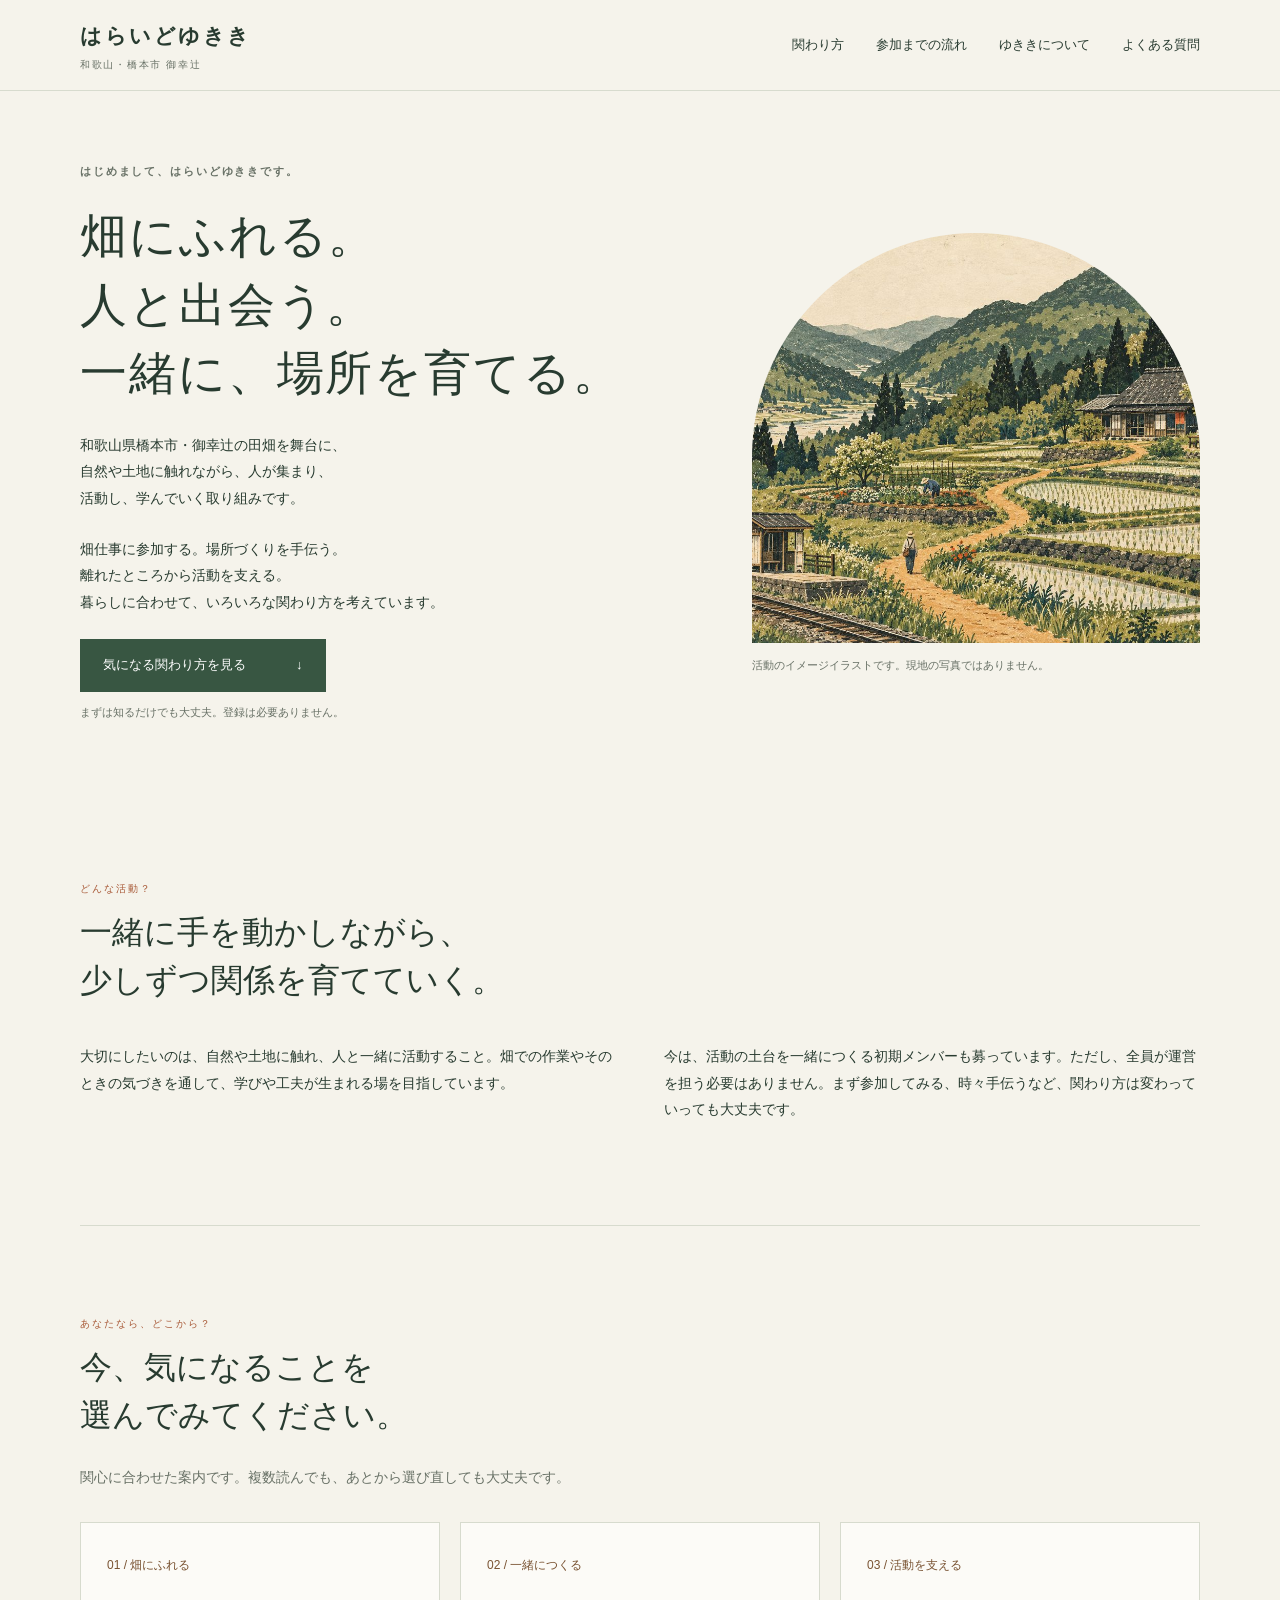
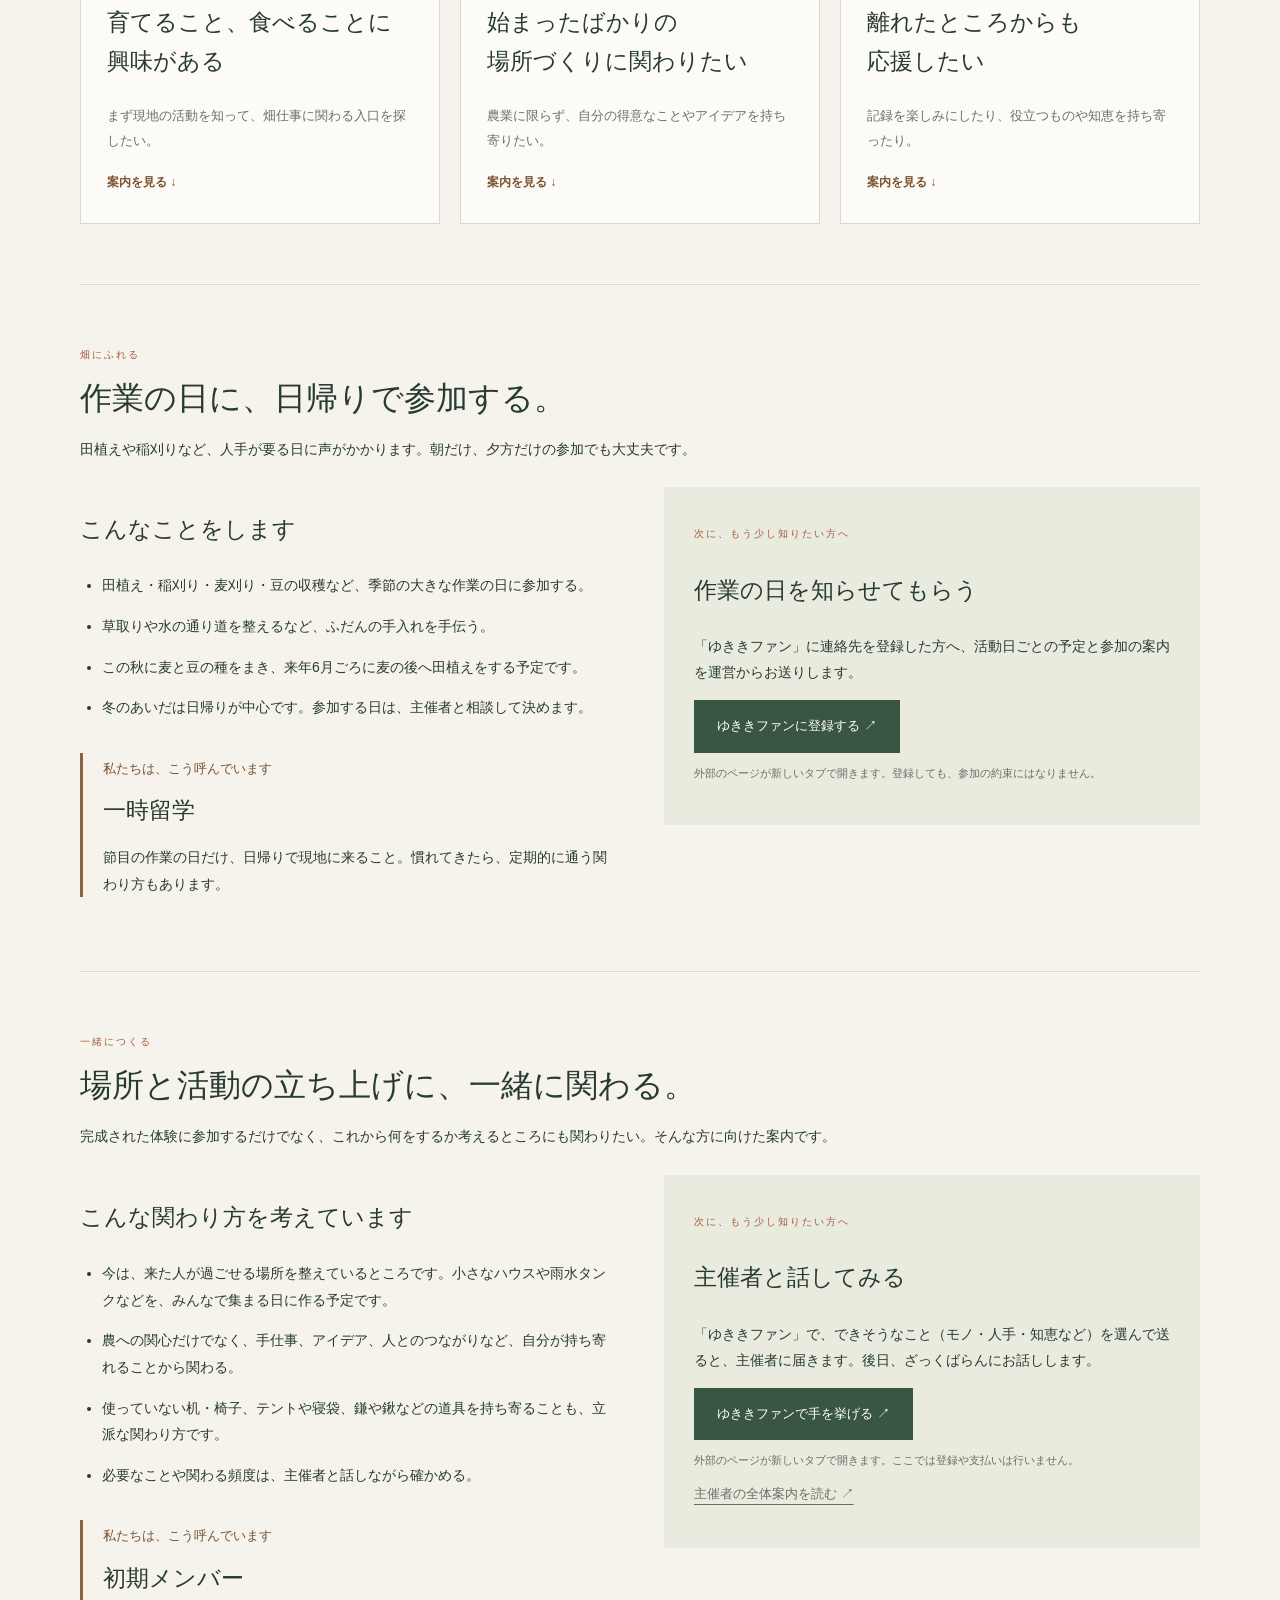
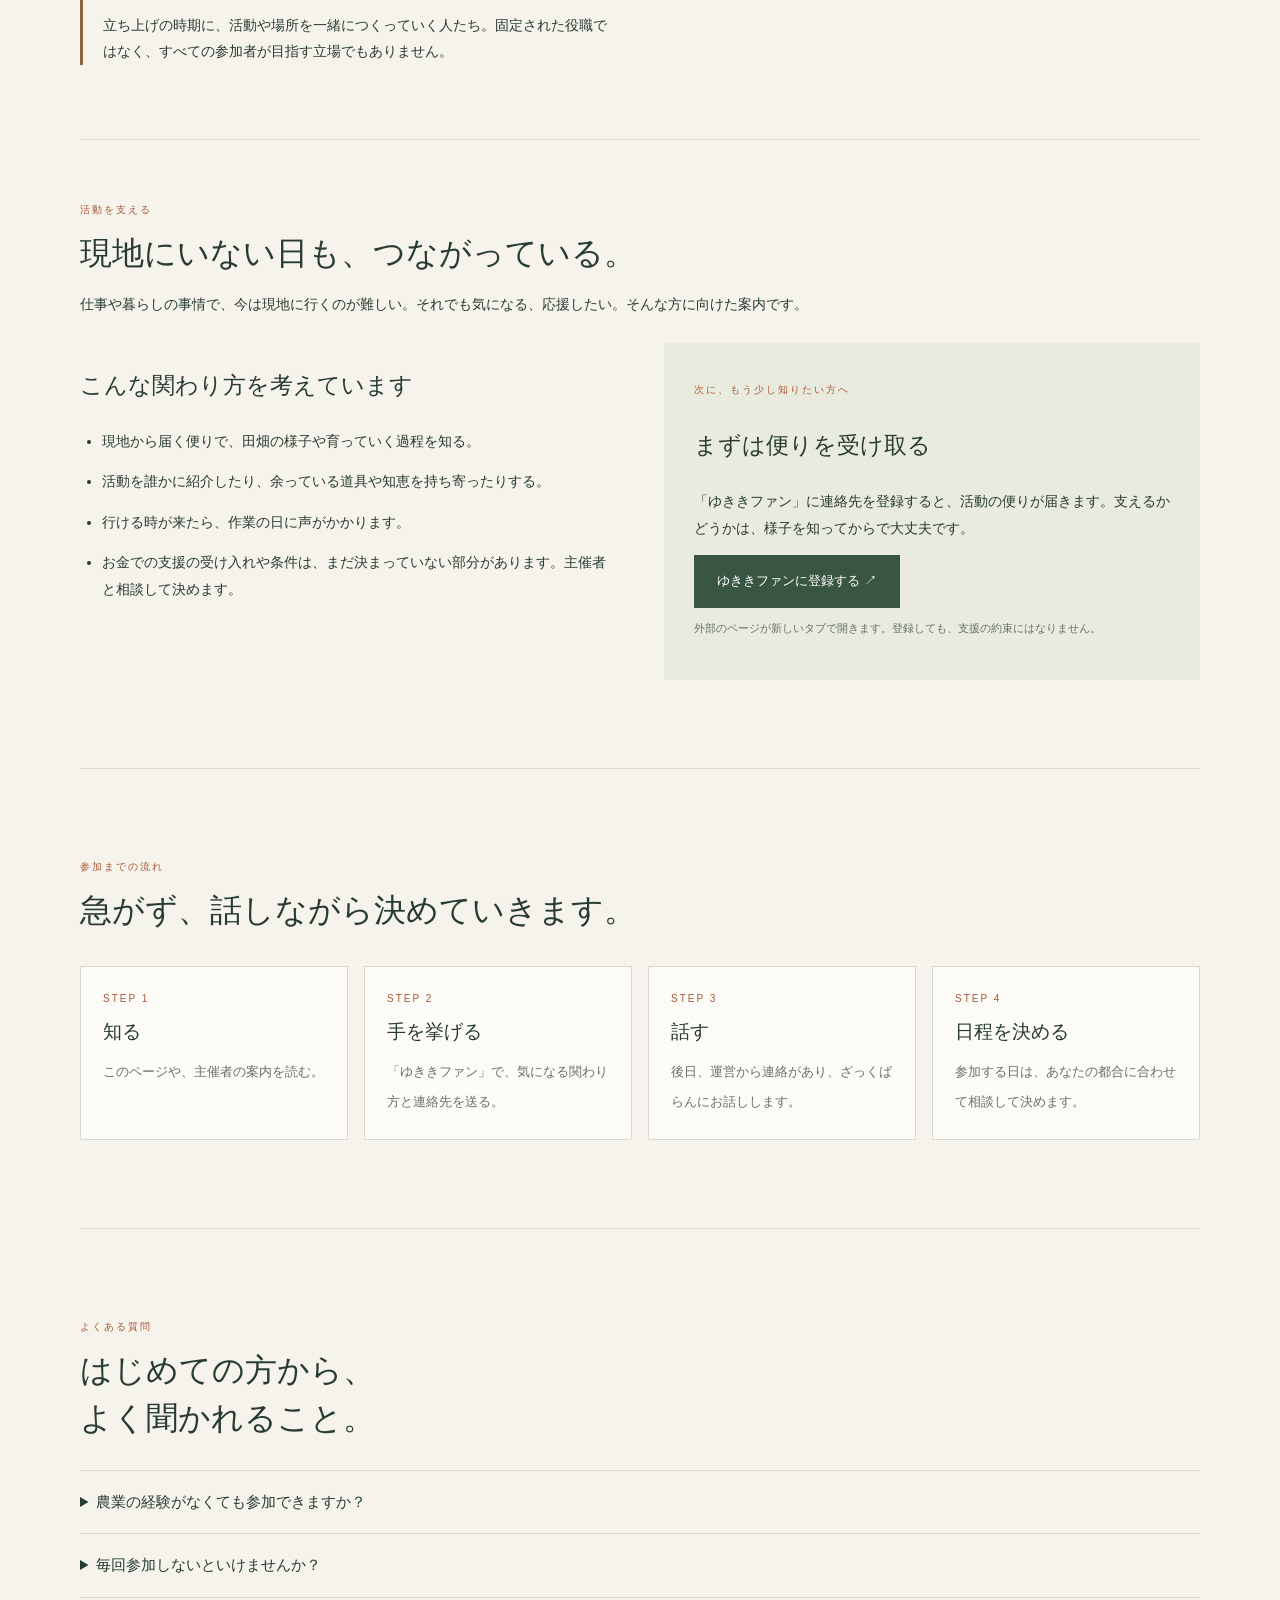
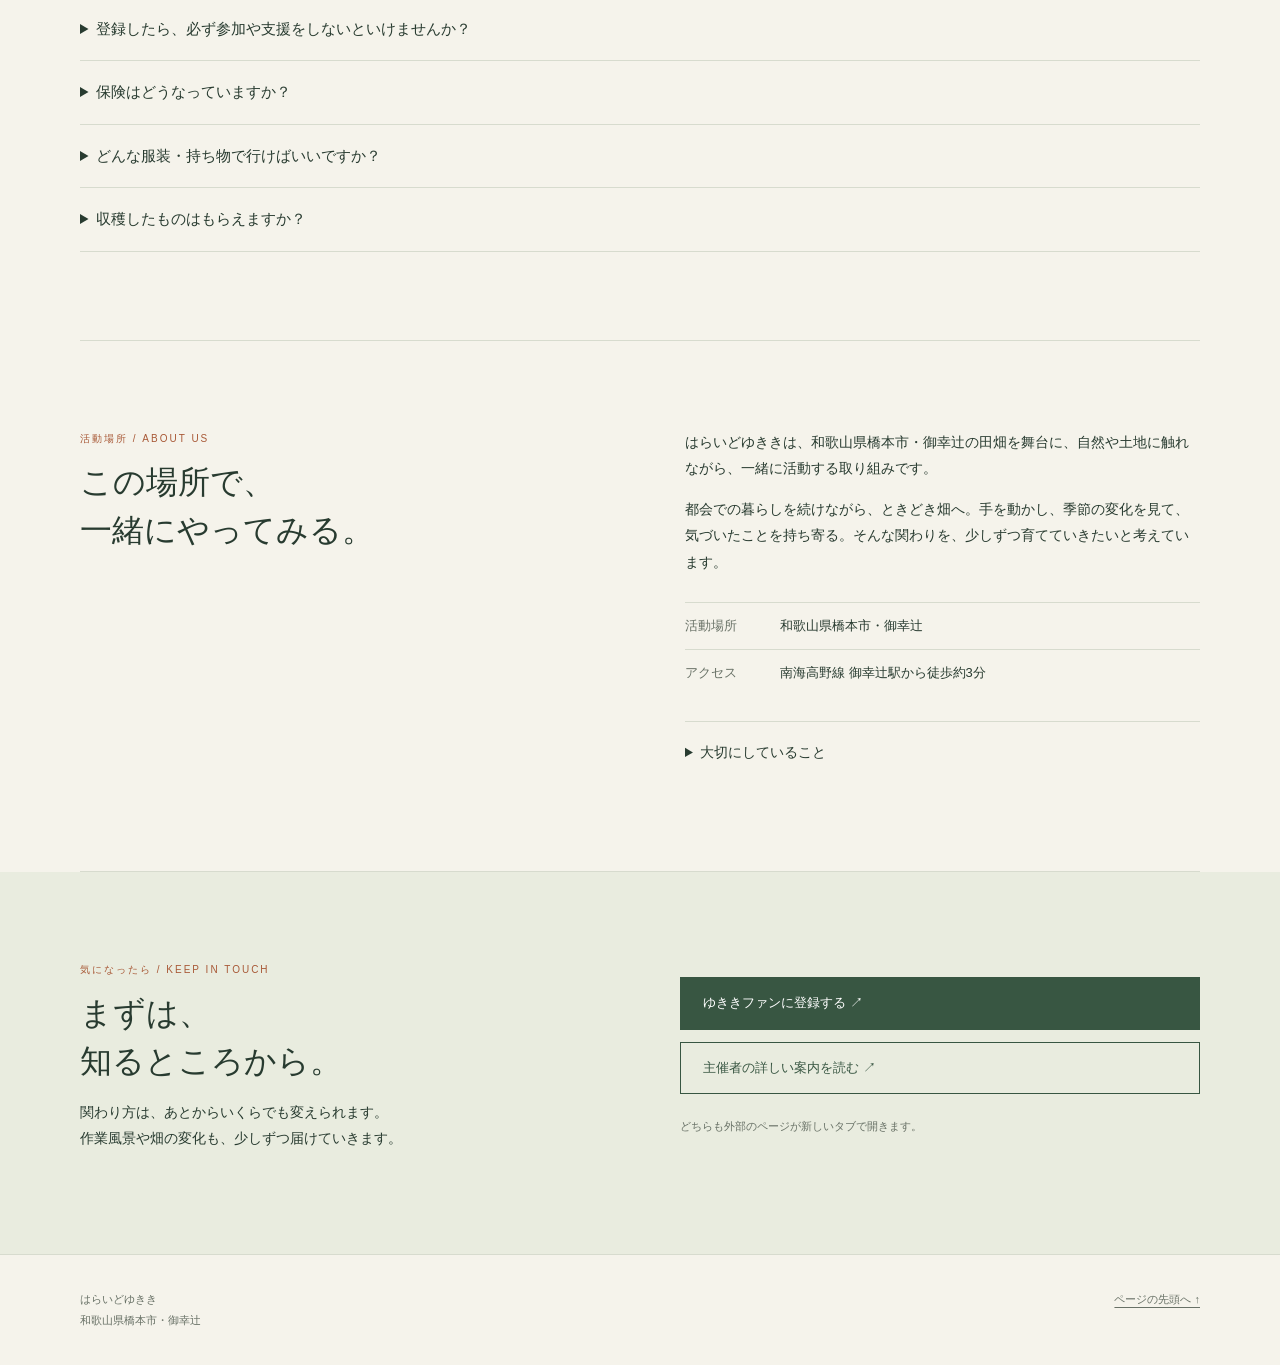
==== commit 9c4779e6: "fix: drop the organizer's name from the sign-up note Co-Authored-By: Claude Opus 5.5 <noreply@anthro" ====
--- a/public/index.html
+++ b/public/index.html
@@ -5,7 +5,7 @@
 <section class="wrap" id="intro"><div class="number">どんな活動？</div><h2>一緒に手を動かしながら、<br>少しずつ関係を育てていく。</h2><div class="intro-columns"><p>大切にしたいのは、自然や土地に触れ、人と一緒に活動すること。畑での作業やそのときの気づきを通して、学びや工夫が生まれる場を目指しています。</p><p>今は、活動の土台を一緒につくる初期メンバーも募っています。ただし、全員が運営を担う必要はありません。まず参加してみる、時々手伝うなど、関わり方は変わっていっても大丈夫です。</p></div></section>
 <section class="wrap" id="involvement"><div class="number">あなたなら、どこから？</div><h2>今、気になることを<br>選んでみてください。</h2><p class="section-note">関心に合わせた案内です。複数読んでも、あとから選び直しても大丈夫です。</p><div class="choices"><a class="choice" href="#farm"><span>01 / 畑にふれる</span><h3>育てること、食べることに<br>興味がある</h3><p>まず現地の活動を知って、畑仕事に関わる入口を探したい。</p><b>案内を見る ↓</b></a><a class="choice" href="#create"><span>02 / 一緒につくる</span><h3>始まったばかりの<br>場所づくりに関わりたい</h3><p>農業に限らず、自分の得意なことやアイデアを持ち寄りたい。</p><b>案内を見る ↓</b></a><a class="choice" href="#support"><span>03 / 活動を支える</span><h3>離れたところからも<br>応援したい</h3><p>記録を楽しみにしたり、役立つものや知恵を持ち寄ったり。</p><b>案内を見る ↓</b></a></div>
 <div class="path" id="farm"><div class="number">畑にふれる</div><h2>作業の日に、日帰りで参加する。</h2><p>田植えや稲刈りなど、人手が要る日に声がかかります。朝だけ、夕方だけの参加でも大丈夫です。</p><div class="path-columns"><div><h3>こんなことをします</h3><ul><li>田植え・稲刈り・麦刈り・豆の収穫など、季節の大きな作業の日に参加する。</li><li>草取りや水の通り道を整えるなど、ふだんの手入れを手伝う。</li><li>この秋に麦と豆の種をまき、来年6月ごろに麦の後へ田植えをする予定です。</li><li>冬のあいだは日帰りが中心です。参加する日は、主催者と相談して決めます。</li></ul><blockquote><small>私たちは、こう呼んでいます</small><h3>一時留学</h3><p>節目の作業の日だけ、日帰りで現地に来ること。慣れてきたら、定期的に通う関わり方もあります。</p></blockquote></div><aside><span class="number">次に、もう少し知りたい方へ</span><h3>作業の日を知らせてもらう</h3><p>「ゆききファン」に連絡先を登録した方へ、活動日ごとの予定と参加の案内を運営からお送りします。</p><a class="button" href="https://claude.ai/artifact/B6So6ZD4TPJiREJGYdLGXW" target="_blank" rel="noopener noreferrer">ゆききファンに登録する ↗<span class="sr-only">（新しいタブ）</span></a><p class="note">外部のページが新しいタブで開きます。登録しても、参加の約束にはなりません。</p></aside></div></div>
-<div class="path" id="create"><div class="number">一緒につくる</div><h2>場所と活動の立ち上げに、一緒に関わる。</h2><p>完成された体験に参加するだけでなく、これから何をするか考えるところにも関わりたい。そんな方に向けた案内です。</p><div class="path-columns"><div><h3>こんな関わり方を考えています</h3><ul><li>今は、来た人が過ごせる場所を整えているところです。小さなハウスや雨水タンクなどを、みんなで集まる日に作る予定です。</li><li>農への関心だけでなく、手仕事、アイデア、人とのつながりなど、自分が持ち寄れることから関わる。</li><li>使っていない机・椅子、テントや寝袋、鎌や鍬などの道具を持ち寄ることも、立派な関わり方です。</li><li>必要なことや関わる頻度は、主催者と話しながら確かめる。</li></ul><blockquote><small>私たちは、こう呼んでいます</small><h3>初期メンバー</h3><p>立ち上げの時期に、活動や場所を一緒につくっていく人たち。固定された役職ではなく、すべての参加者が目指す立場でもありません。</p></blockquote></div><aside><span class="number">次に、もう少し知りたい方へ</span><h3>主催者と話してみる</h3><p>「ゆききファン」で、できそうなこと（モノ・人手・知恵など）を選んで送ると、主催の中島さんに届きます。後日、ざっくばらんにお話しします。</p><a class="button" href="https://claude.ai/artifact/B6So6ZD4TPJiREJGYdLGXW" target="_blank" rel="noopener noreferrer">ゆききファンで手を挙げる ↗<span class="sr-only">（新しいタブ）</span></a><p class="note">外部のページが新しいタブで開きます。ここでは登録や支払いは行いません。</p><p class="note"><a class="inline-link" href="https://claude.ai/artifact/4QH8LJdmEHccxG7zX9aN8J" target="_blank" rel="noopener noreferrer">主催者の全体案内を読む ↗<span class="sr-only">（新しいタブ）</span></a></p></aside></div></div>
+<div class="path" id="create"><div class="number">一緒につくる</div><h2>場所と活動の立ち上げに、一緒に関わる。</h2><p>完成された体験に参加するだけでなく、これから何をするか考えるところにも関わりたい。そんな方に向けた案内です。</p><div class="path-columns"><div><h3>こんな関わり方を考えています</h3><ul><li>今は、来た人が過ごせる場所を整えているところです。小さなハウスや雨水タンクなどを、みんなで集まる日に作る予定です。</li><li>農への関心だけでなく、手仕事、アイデア、人とのつながりなど、自分が持ち寄れることから関わる。</li><li>使っていない机・椅子、テントや寝袋、鎌や鍬などの道具を持ち寄ることも、立派な関わり方です。</li><li>必要なことや関わる頻度は、主催者と話しながら確かめる。</li></ul><blockquote><small>私たちは、こう呼んでいます</small><h3>初期メンバー</h3><p>立ち上げの時期に、活動や場所を一緒につくっていく人たち。固定された役職ではなく、すべての参加者が目指す立場でもありません。</p></blockquote></div><aside><span class="number">次に、もう少し知りたい方へ</span><h3>主催者と話してみる</h3><p>「ゆききファン」で、できそうなこと（モノ・人手・知恵など）を選んで送ると、主催者に届きます。後日、ざっくばらんにお話しします。</p><a class="button" href="https://claude.ai/artifact/B6So6ZD4TPJiREJGYdLGXW" target="_blank" rel="noopener noreferrer">ゆききファンで手を挙げる ↗<span class="sr-only">（新しいタブ）</span></a><p class="note">外部のページが新しいタブで開きます。ここでは登録や支払いは行いません。</p><p class="note"><a class="inline-link" href="https://claude.ai/artifact/4QH8LJdmEHccxG7zX9aN8J" target="_blank" rel="noopener noreferrer">主催者の全体案内を読む ↗<span class="sr-only">（新しいタブ）</span></a></p></aside></div></div>
 <div class="path" id="support"><div class="number">活動を支える</div><h2>現地にいない日も、つながっている。</h2><p>仕事や暮らしの事情で、今は現地に行くのが難しい。それでも気になる、応援したい。そんな方に向けた案内です。</p><div class="path-columns"><div><h3>こんな関わり方を考えています</h3><ul><li>現地から届く便りで、田畑の様子や育っていく過程を知る。</li><li>活動を誰かに紹介したり、余っている道具や知恵を持ち寄ったりする。</li><li>行ける時が来たら、作業の日に声がかかります。</li><li>お金での支援の受け入れや条件は、まだ決まっていない部分があります。主催者と相談して決めます。</li></ul></div><aside><span class="number">次に、もう少し知りたい方へ</span><h3>まずは便りを受け取る</h3><p>「ゆききファン」に連絡先を登録すると、活動の便りが届きます。支えるかどうかは、様子を知ってからで大丈夫です。</p><a class="button" href="https://claude.ai/artifact/B6So6ZD4TPJiREJGYdLGXW" target="_blank" rel="noopener noreferrer">ゆききファンに登録する ↗<span class="sr-only">（新しいタブ）</span></a><p class="note">外部のページが新しいタブで開きます。登録しても、支援の約束にはなりません。</p></aside></div></div></section>
 
 <section class="wrap" id="flow"><div class="number">参加までの流れ</div><h2>急がず、話しながら決めていきます。</h2><ol class="steps"><li><b>知る</b><span>このページや、主催者の案内を読む。</span></li><li><b>手を挙げる</b><span>「ゆききファン」で、気になる関わり方と連絡先を送る。</span></li><li><b>話す</b><span>後日、運営から連絡があり、ざっくばらんにお話しします。</span></li><li><b>日程を決める</b><span>参加する日は、あなたの都合に合わせて相談して決めます。</span></li></ol></section><section class="wrap faq" id="faq"><div class="number">よくある質問</div><h2>はじめての方から、<br>よく聞かれること。</h2><div class="faq-list"><details><summary>農業の経験がなくても参加できますか？</summary><p>はい。経験のない方でも少しずつ慣れていけるように、と考えている活動です。作業の日は、主催者や先に関わっている人と一緒に進めます。</p></details><details><summary>毎回参加しないといけませんか？</summary><p>いいえ。行ける時に来て、行けない時は休んで大丈夫です。無理せず、自分のペースで関わってください。</p></details><details><summary>登録したら、必ず参加や支援をしないといけませんか？</summary><p>いいえ。「ゆききファン」への登録は、予定や便りを受け取るためのものです。参加や支援を約束するものではありません。</p></details><details><summary>保険はどうなっていますか？</summary><p>現時点では、各自でご用意いただく形を考えています（医療保険や個人賠償責任保険など）。詳しくは主催者にご確認ください。</p></details><details><summary>どんな服装・持ち物で行けばいいですか？</summary><p>汚れてもよい服と靴が基本です。日によって作業が変わるので、詳しい持ち物は活動日ごとの案内でお知らせします。</p></details><details><summary>収穫したものはもらえますか？</summary><p>うまく取れたら、お裾分けをする考えです。ただ、始めたばかりなので、初年度にどれくらい取れるかは正直わかりません。</p></details></div></section><section id="about" class="wrap"><div class="about-grid"><div><div class="number">活動場所 / ABOUT US</div><h2>この場所で、<br>一緒にやってみる。</h2></div><div><p>はらいどゆききは、和歌山県橋本市・御幸辻の田畑を舞台に、自然や土地に触れながら、一緒に活動する取り組みです。</p><p>都会での暮らしを続けながら、ときどき畑へ。手を動かし、季節の変化を見て、気づいたことを持ち寄る。そんな関わりを、少しずつ育てていきたいと考えています。</p><dl class="facts"><div><dt>活動場所</dt><dd>和歌山県橋本市・御幸辻</dd></div><div><dt>アクセス</dt><dd>南海高野線 御幸辻駅から徒歩約3分</dd></div></dl><details><summary>大切にしていること</summary><p>最初から、活動のすべてを理解している必要はありません。まずは様子を知ることから。関わる深さやペースは、人それぞれでよいと考えています。</p><p>一緒に作業した経験や、試したこと、迷ったことも記録に残す。その記録が、あとから参加する人の手がかりになればと思っています。</p></details></div></div></section>
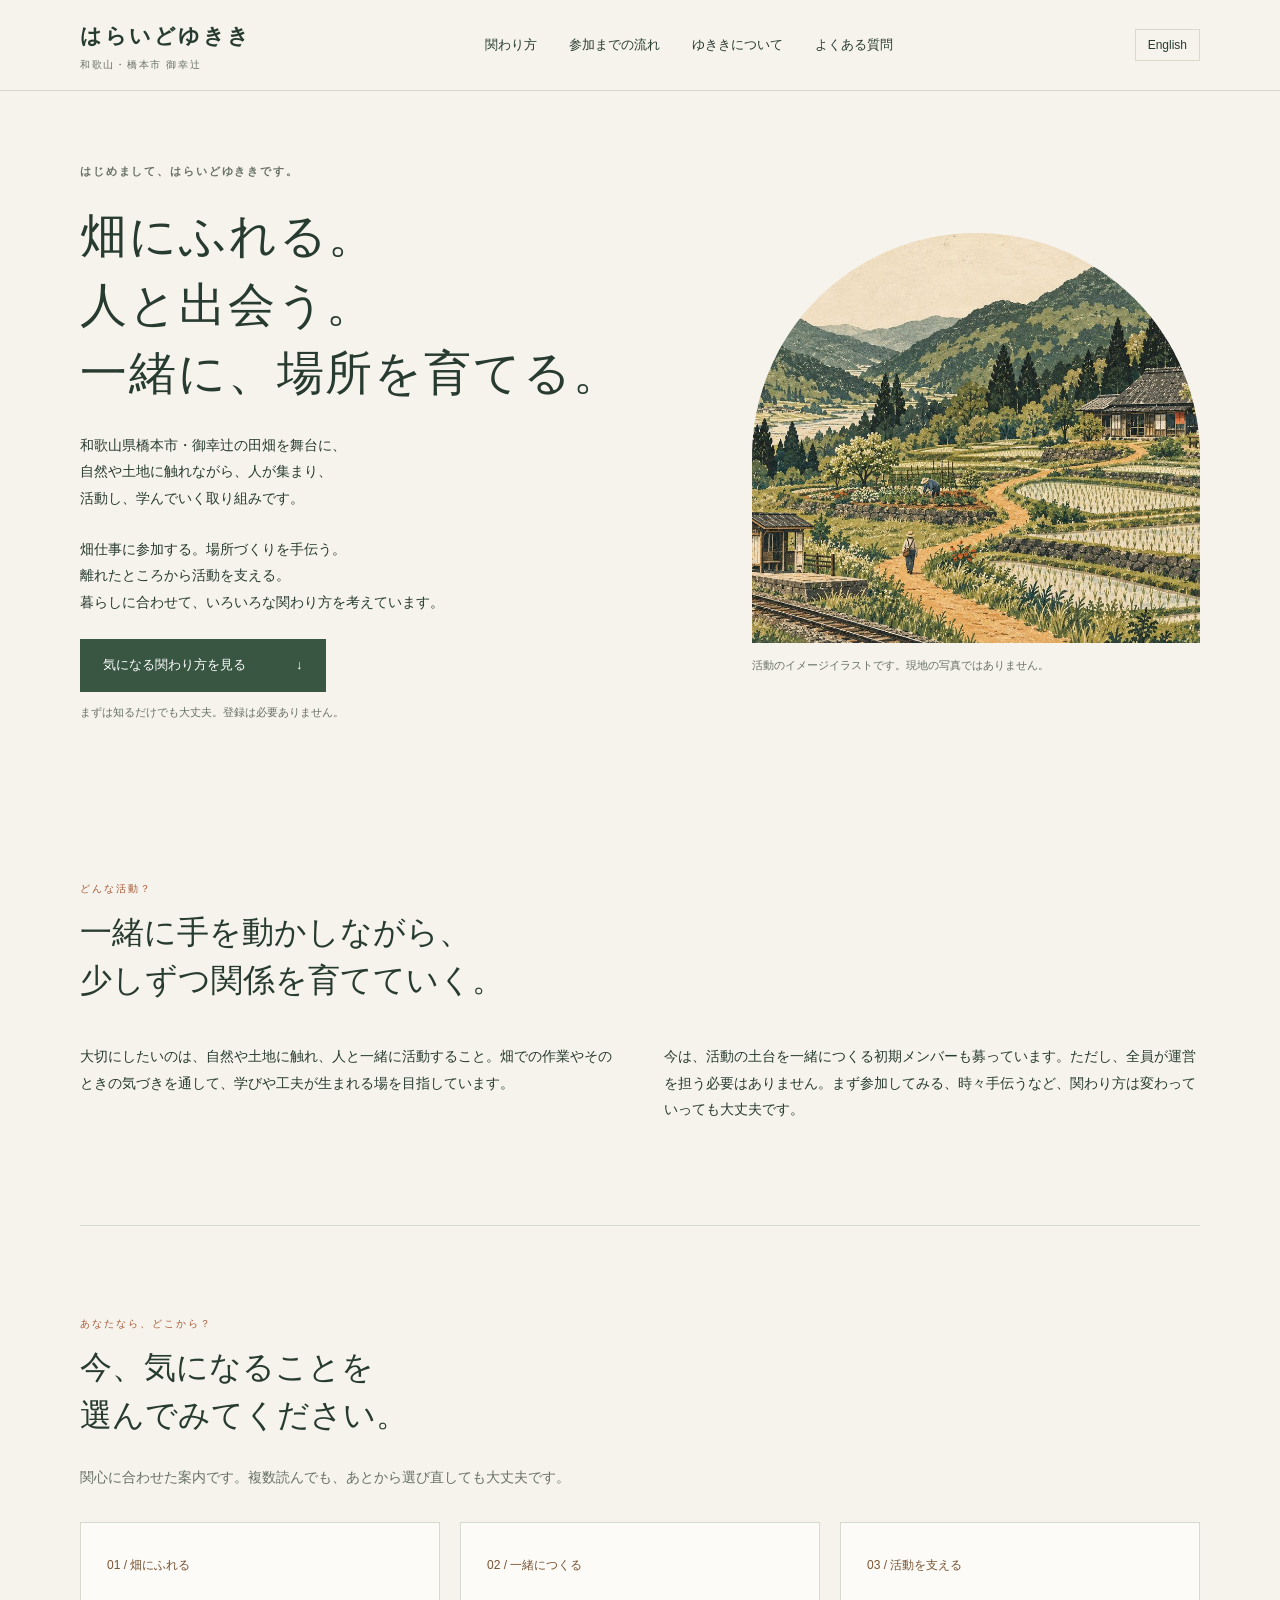
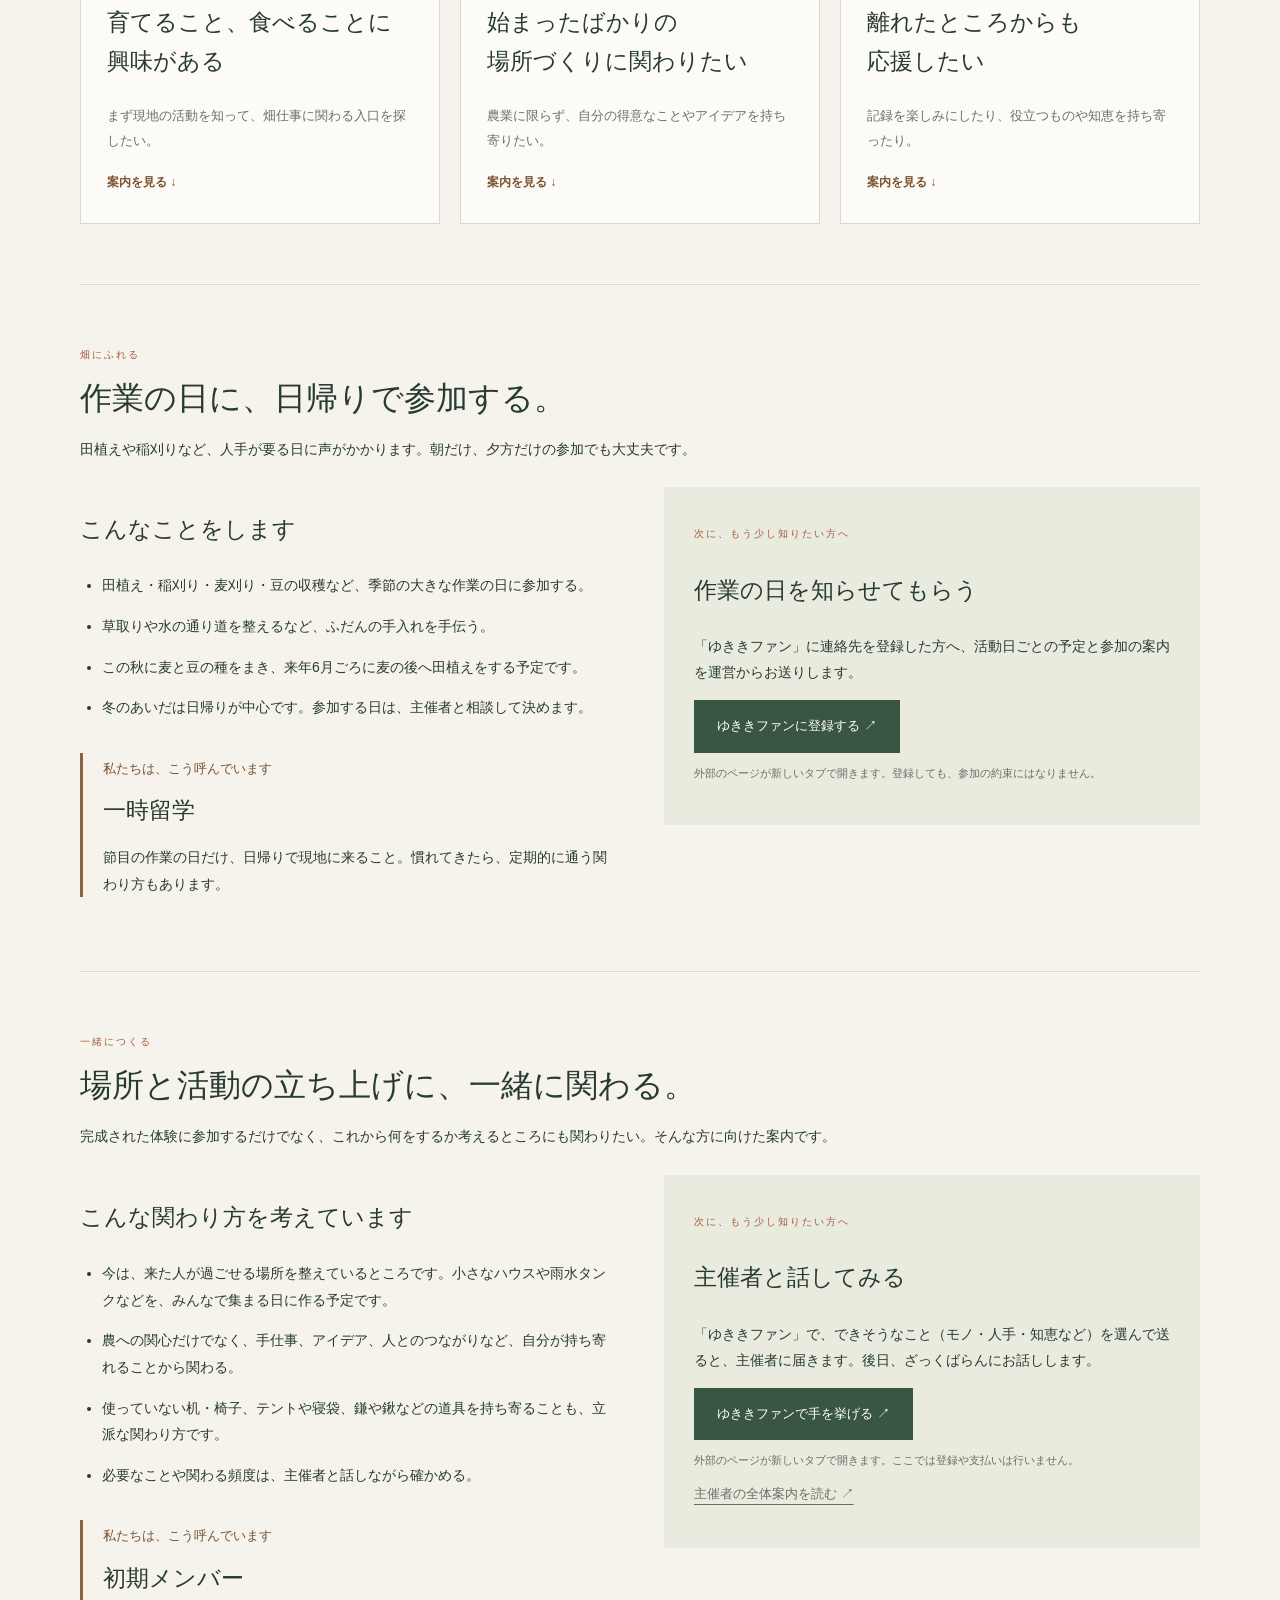
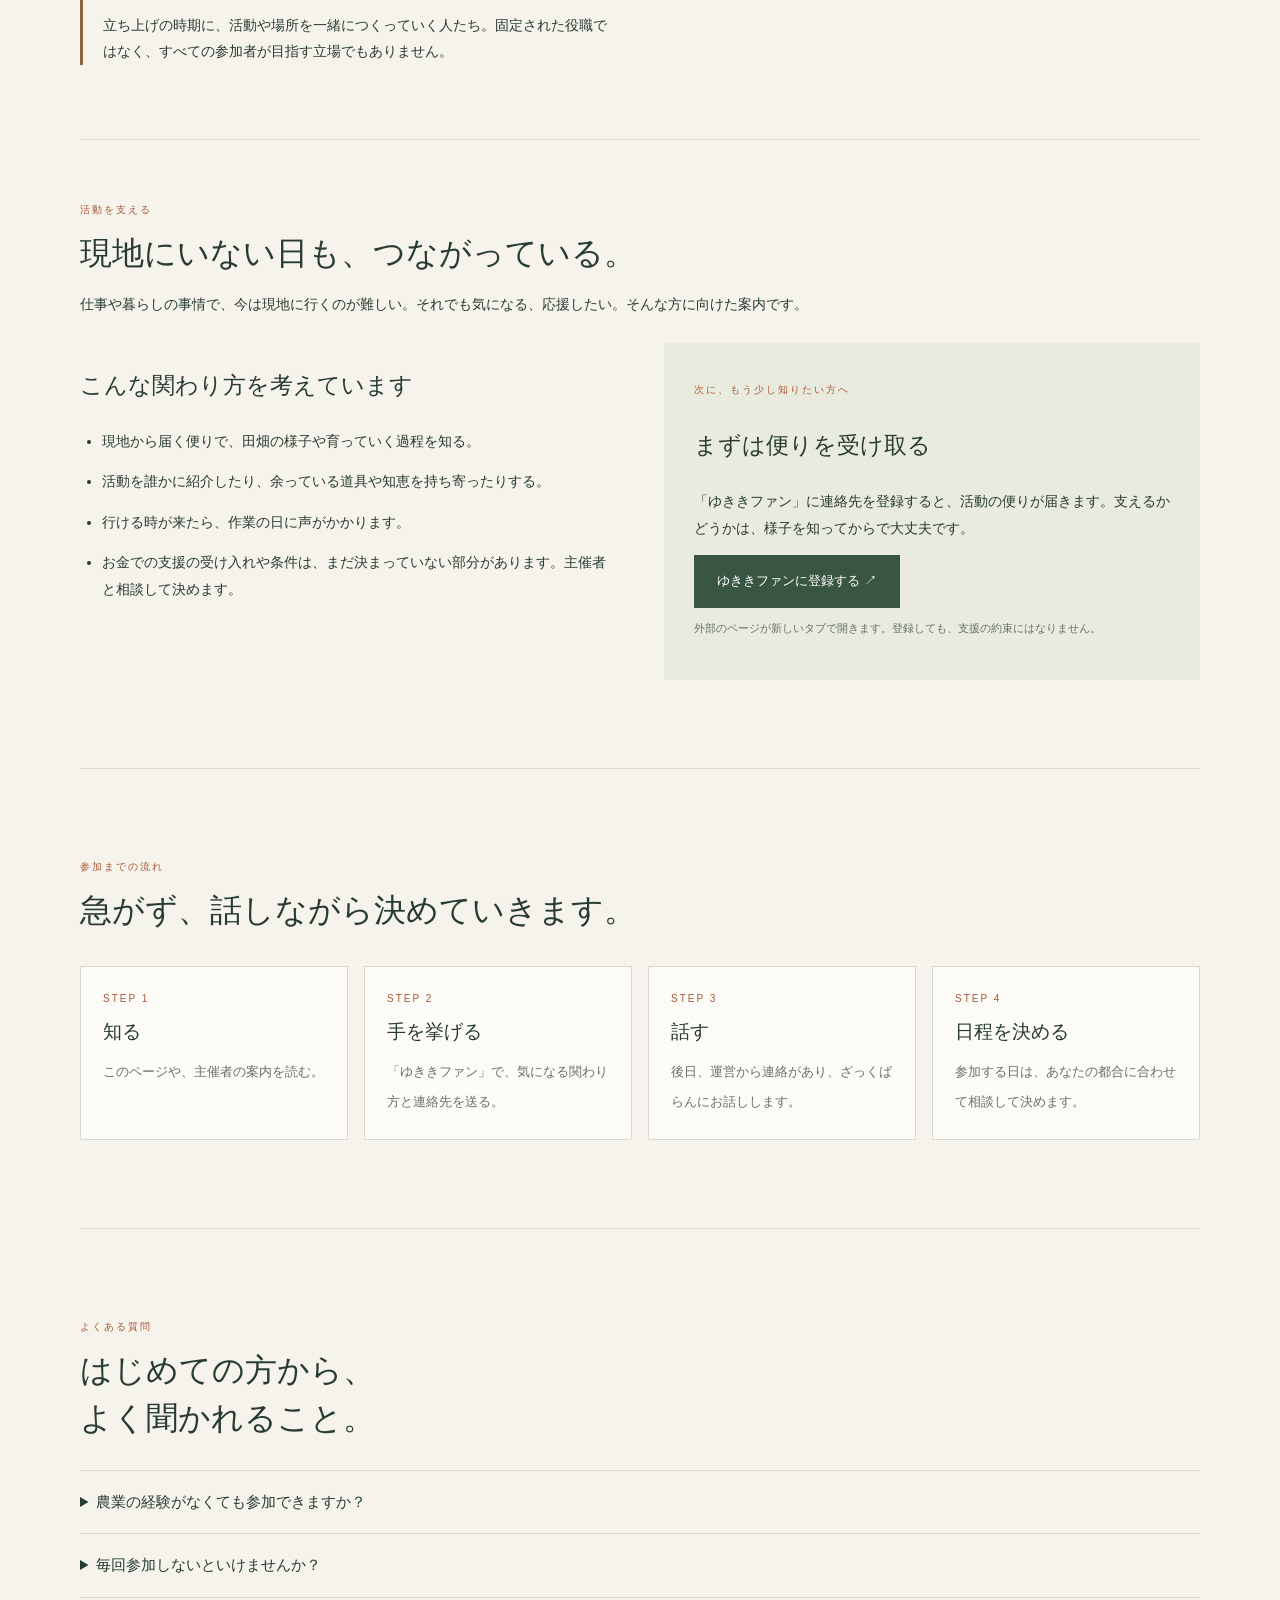
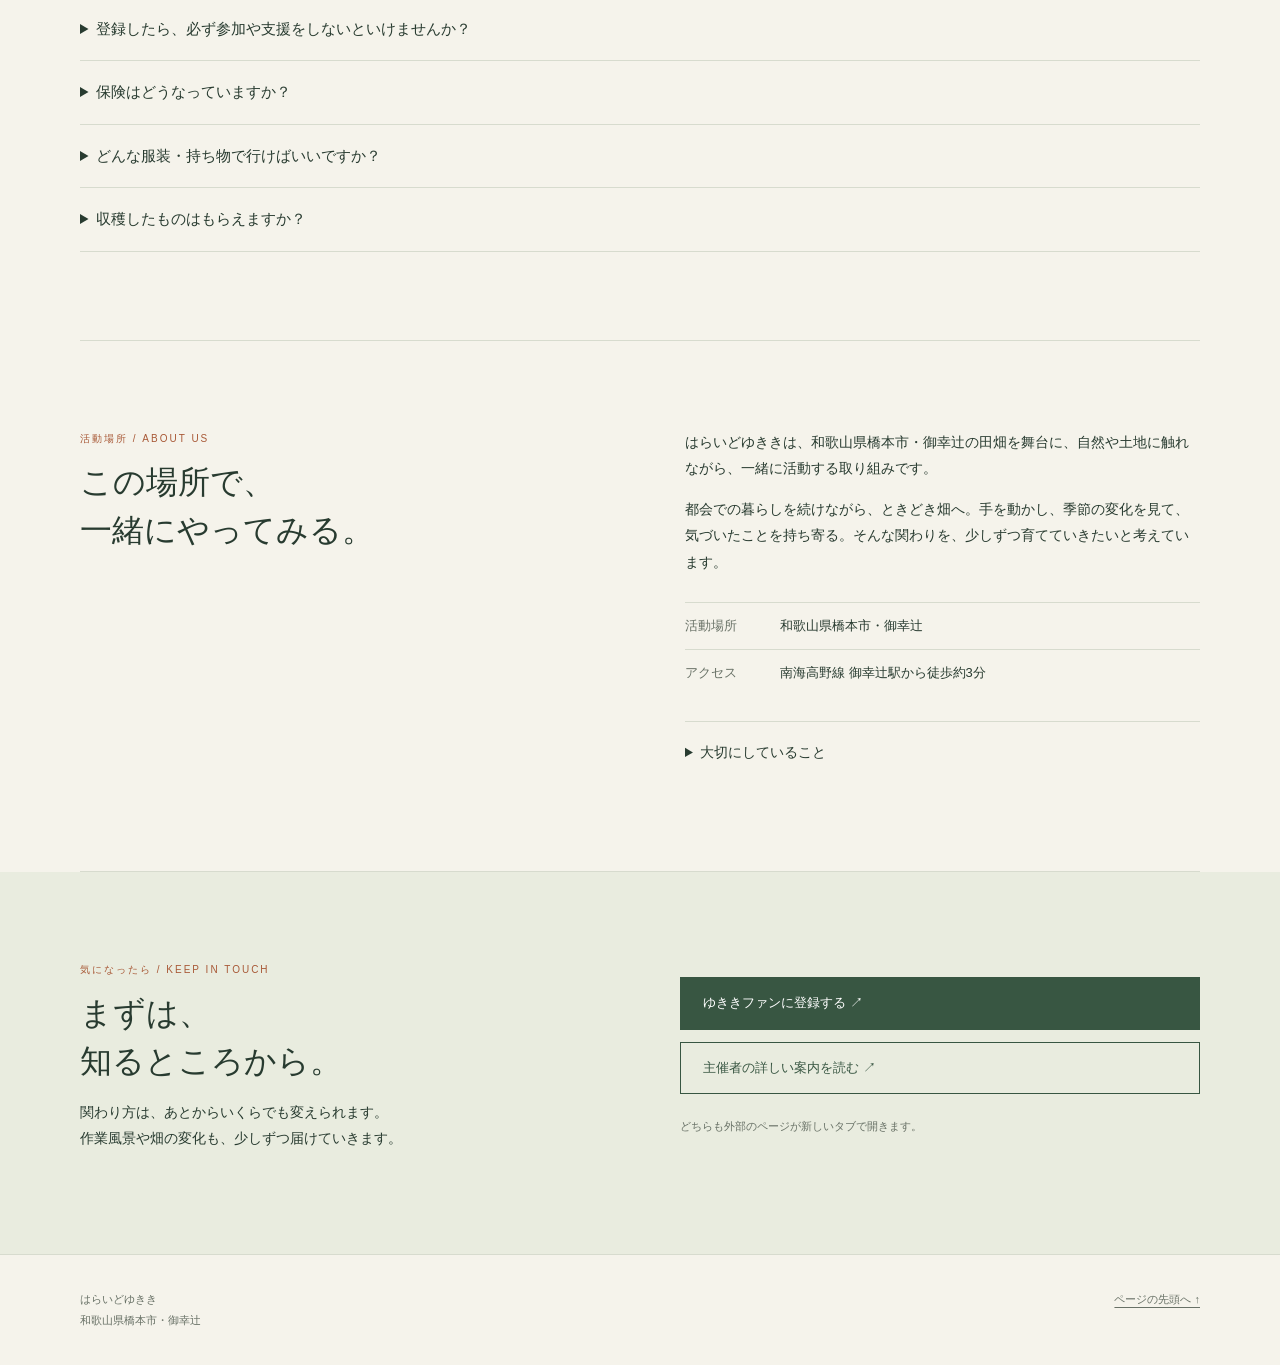
==== commit c3c29b3a: "feat: add a British English version of the entry page - add public/en/index.html, translated into Br" ====
--- a/public/index.html
+++ b/public/index.html
@@ -1,7 +1,9 @@
 <!doctype html>
 <html lang="ja">
 <head>
-<meta charset="utf-8"><meta name="viewport" content="width=device-width,initial-scale=1"><meta name="theme-color" content="#f5f3eb"><meta name="description" content="畑にふれる。人と出会う。一緒に、場所を育てる。和歌山県橋本市・御幸辻での活動と、さまざまな関わり方をご紹介します。"><title>はらいどゆきき｜御幸辻の田畑と人をつなぐ活動</title><link rel="stylesheet" href="style.css"></head><body><a class="skip" href="#main">本文へ</a><header><div class="wrap nav"><a href="#" class="brand">はらいどゆきき<small>和歌山・橋本市 御幸辻</small></a><nav aria-label="メインメニュー"><a href="#involvement">関わり方</a><a href="#flow">参加までの流れ</a><a href="#about">ゆききについて</a><a href="#faq">よくある質問</a></nav></div></header><main id="main"><div class="hero wrap"><div class="hero-top"><div><p class="eyebrow">はじめまして、はらいどゆききです。</p><h1>畑にふれる。<br>人と出会う。<br>一緒に、場所を育てる。</h1><div class="hero-copy"><p>和歌山県橋本市・御幸辻の田畑を舞台に、<br>自然や土地に触れながら、人が集まり、<br>活動し、学んでいく取り組みです。</p><p>畑仕事に参加する。場所づくりを手伝う。<br>離れたところから活動を支える。<br>暮らしに合わせて、いろいろな関わり方を考えています。</p><a class="button" href="#involvement">気になる関わり方を見る <span aria-hidden="true">↓</span></a><p class="note">まずは知るだけでも大丈夫。登録は必要ありません。</p></div></div><figure class="hero-figure"><img src="assets/countryside.jpg" alt="田畑と人を小道がつなぐ、活動のイメージイラスト" width="1200" height="800"><figcaption>活動のイメージイラストです。現地の写真ではありません。</figcaption></figure></div></div>
+<meta charset="utf-8"><meta name="viewport" content="width=device-width,initial-scale=1"><meta name="theme-color" content="#f5f3eb"><meta name="description" content="畑にふれる。人と出会う。一緒に、場所を育てる。和歌山県橋本市・御幸辻での活動と、さまざまな関わり方をご紹介します。"><title>はらいどゆきき｜御幸辻の田畑と人をつなぐ活動</title><link rel="alternate" hreflang="ja" href="./">
+<link rel="alternate" hreflang="en-GB" href="en/">
+<link rel="stylesheet" href="style.css"></head><body><a class="skip" href="#main">本文へ</a><header><div class="wrap nav"><a href="#" class="brand">はらいどゆきき<small>和歌山・橋本市 御幸辻</small></a><nav aria-label="メインメニュー"><a href="#involvement">関わり方</a><a href="#flow">参加までの流れ</a><a href="#about">ゆききについて</a><a href="#faq">よくある質問</a></nav><a class="lang" href="en/" hreflang="en-GB" lang="en-GB">English</a></div></header><main id="main"><div class="hero wrap"><div class="hero-top"><div><p class="eyebrow">はじめまして、はらいどゆききです。</p><h1>畑にふれる。<br>人と出会う。<br>一緒に、場所を育てる。</h1><div class="hero-copy"><p>和歌山県橋本市・御幸辻の田畑を舞台に、<br>自然や土地に触れながら、人が集まり、<br>活動し、学んでいく取り組みです。</p><p>畑仕事に参加する。場所づくりを手伝う。<br>離れたところから活動を支える。<br>暮らしに合わせて、いろいろな関わり方を考えています。</p><a class="button" href="#involvement">気になる関わり方を見る <span aria-hidden="true">↓</span></a><p class="note">まずは知るだけでも大丈夫。登録は必要ありません。</p></div></div><figure class="hero-figure"><img src="assets/countryside.jpg" alt="田畑と人を小道がつなぐ、活動のイメージイラスト" width="1200" height="800"><figcaption>活動のイメージイラストです。現地の写真ではありません。</figcaption></figure></div></div>
 <section class="wrap" id="intro"><div class="number">どんな活動？</div><h2>一緒に手を動かしながら、<br>少しずつ関係を育てていく。</h2><div class="intro-columns"><p>大切にしたいのは、自然や土地に触れ、人と一緒に活動すること。畑での作業やそのときの気づきを通して、学びや工夫が生まれる場を目指しています。</p><p>今は、活動の土台を一緒につくる初期メンバーも募っています。ただし、全員が運営を担う必要はありません。まず参加してみる、時々手伝うなど、関わり方は変わっていっても大丈夫です。</p></div></section>
 <section class="wrap" id="involvement"><div class="number">あなたなら、どこから？</div><h2>今、気になることを<br>選んでみてください。</h2><p class="section-note">関心に合わせた案内です。複数読んでも、あとから選び直しても大丈夫です。</p><div class="choices"><a class="choice" href="#farm"><span>01 / 畑にふれる</span><h3>育てること、食べることに<br>興味がある</h3><p>まず現地の活動を知って、畑仕事に関わる入口を探したい。</p><b>案内を見る ↓</b></a><a class="choice" href="#create"><span>02 / 一緒につくる</span><h3>始まったばかりの<br>場所づくりに関わりたい</h3><p>農業に限らず、自分の得意なことやアイデアを持ち寄りたい。</p><b>案内を見る ↓</b></a><a class="choice" href="#support"><span>03 / 活動を支える</span><h3>離れたところからも<br>応援したい</h3><p>記録を楽しみにしたり、役立つものや知恵を持ち寄ったり。</p><b>案内を見る ↓</b></a></div>
 <div class="path" id="farm"><div class="number">畑にふれる</div><h2>作業の日に、日帰りで参加する。</h2><p>田植えや稲刈りなど、人手が要る日に声がかかります。朝だけ、夕方だけの参加でも大丈夫です。</p><div class="path-columns"><div><h3>こんなことをします</h3><ul><li>田植え・稲刈り・麦刈り・豆の収穫など、季節の大きな作業の日に参加する。</li><li>草取りや水の通り道を整えるなど、ふだんの手入れを手伝う。</li><li>この秋に麦と豆の種をまき、来年6月ごろに麦の後へ田植えをする予定です。</li><li>冬のあいだは日帰りが中心です。参加する日は、主催者と相談して決めます。</li></ul><blockquote><small>私たちは、こう呼んでいます</small><h3>一時留学</h3><p>節目の作業の日だけ、日帰りで現地に来ること。慣れてきたら、定期的に通う関わり方もあります。</p></blockquote></div><aside><span class="number">次に、もう少し知りたい方へ</span><h3>作業の日を知らせてもらう</h3><p>「ゆききファン」に連絡先を登録した方へ、活動日ごとの予定と参加の案内を運営からお送りします。</p><a class="button" href="https://claude.ai/artifact/B6So6ZD4TPJiREJGYdLGXW" target="_blank" rel="noopener noreferrer">ゆききファンに登録する ↗<span class="sr-only">（新しいタブ）</span></a><p class="note">外部のページが新しいタブで開きます。登録しても、参加の約束にはなりません。</p></aside></div></div>
--- a/public/style.css
+++ b/public/style.css
@@ -3,3 +3,9 @@
 
 .hero-top{align-items:center}.hero-copy{max-width:500px;margin-top:24px}h1{font-size:clamp(31px,3.7vw,48px)}.hero-figure{margin:0;width:40%;flex-shrink:0}.hero-figure img{display:block;width:100%;height:410px;object-fit:cover;border-radius:240px 240px 0 0}.hero-figure figcaption{font-size:11px;color:var(--muted);margin-top:12px}.intro-columns,.path-columns{display:grid;grid-template-columns:1fr 1fr;gap:48px;margin-top:25px}.intro-columns p,.section-note,.path p,.path li{font-size:14px}.section-note{color:var(--muted);margin:25px 0 32px}.choices{display:grid;grid-template-columns:repeat(3,1fr);gap:20px}.choice{display:block;padding:26px;border:1px solid var(--line);background:#fcfbf7;transition:background .15s}.choice:hover{background:#e8ecdf}.choice span,.choice b{font-size:12px;color:#795332}.choice h3,.path h3{font-family:"Yu Mincho",serif;font-weight:500;font-size:23px;line-height:1.7}.choice p{font-size:13px;color:var(--muted)}.path{padding-top:60px;margin-top:60px;border-top:1px solid var(--line)}.path>p{max-width:760px}.path li{margin-bottom:14px}.path ul{padding-left:22px}.path aside{background:#e8ebde;padding:30px;align-self:start}.path aside .button{gap:15px}.inline-link{text-decoration:underline;text-underline-offset:6px;font-size:13px}blockquote{margin:32px 0 0;padding:0 0 0 20px;border-left:3px solid #8b633e}blockquote small{color:#795332}blockquote h3{margin:8px 0}.sr-only{position:absolute;width:1px;height:1px;overflow:hidden;clip-path:inset(50%)}@media(max-width:700px){.hero-figure{width:100%;margin-top:28px}.hero-figure img{height:260px;border-radius:140px 140px 0 0}.intro-columns,.path-columns,.choices{grid-template-columns:1fr;gap:18px}.path{padding-top:35px;margin-top:35px}.choice{padding:22px}.choice h3{margin:12px 0}.path aside{padding:22px}h1{font-size:32px}nav a:nth-child(3){display:none}}
 .steps{list-style:none;padding:0;margin:32px 0 0;display:grid;grid-template-columns:repeat(4,1fr);gap:16px;counter-reset:s}.steps li{background:#fcfbf7;border:1px solid var(--line);padding:22px;counter-increment:s}.steps li:before{content:"STEP " counter(s);display:block;font-size:10px;letter-spacing:.2em;color:var(--accent);margin-bottom:6px}.steps b{display:block;font-family:"Yu Mincho","Hiragino Mincho ProN",serif;font-weight:500;font-size:19px;margin-bottom:6px}.steps span{font-size:13px;color:var(--muted)}.faq-list{margin-top:28px;border-bottom:1px solid var(--line)}.faq details{margin-top:0}.faq summary{font-size:15px;font-weight:500}.faq details p{font-size:14px;margin:0 0 18px}.join-actions{display:flex;flex-direction:column;gap:12px;align-self:center}.join-actions .button{justify-content:space-between}.button.ghost{background:transparent;color:var(--green)}.button.ghost:hover{background:#dfe4d4}@media(max-width:700px){.steps{grid-template-columns:1fr}}
+/* 言語切り替え（日本語 / English） */
+.lang{font-size:12px;border:1px solid var(--line);padding:4px 12px;margin-left:8px;white-space:nowrap}.lang:hover{background:#e8ecdf}
+/* スマホでは見出しメニューを隠し、ロゴと言語切り替えだけにする（ヘッダーが折り返すため） */
+@media(max-width:700px){.nav{gap:12px}nav{display:none}.brand{white-space:nowrap}.lang{font-size:11px;padding:3px 8px;margin-left:0}}
+/* 「一緒に、場所を育てる。」が狭い画面で1文字だけ折り返すのを防ぐ */
+@media(max-width:420px){h1{font-size:29px}}
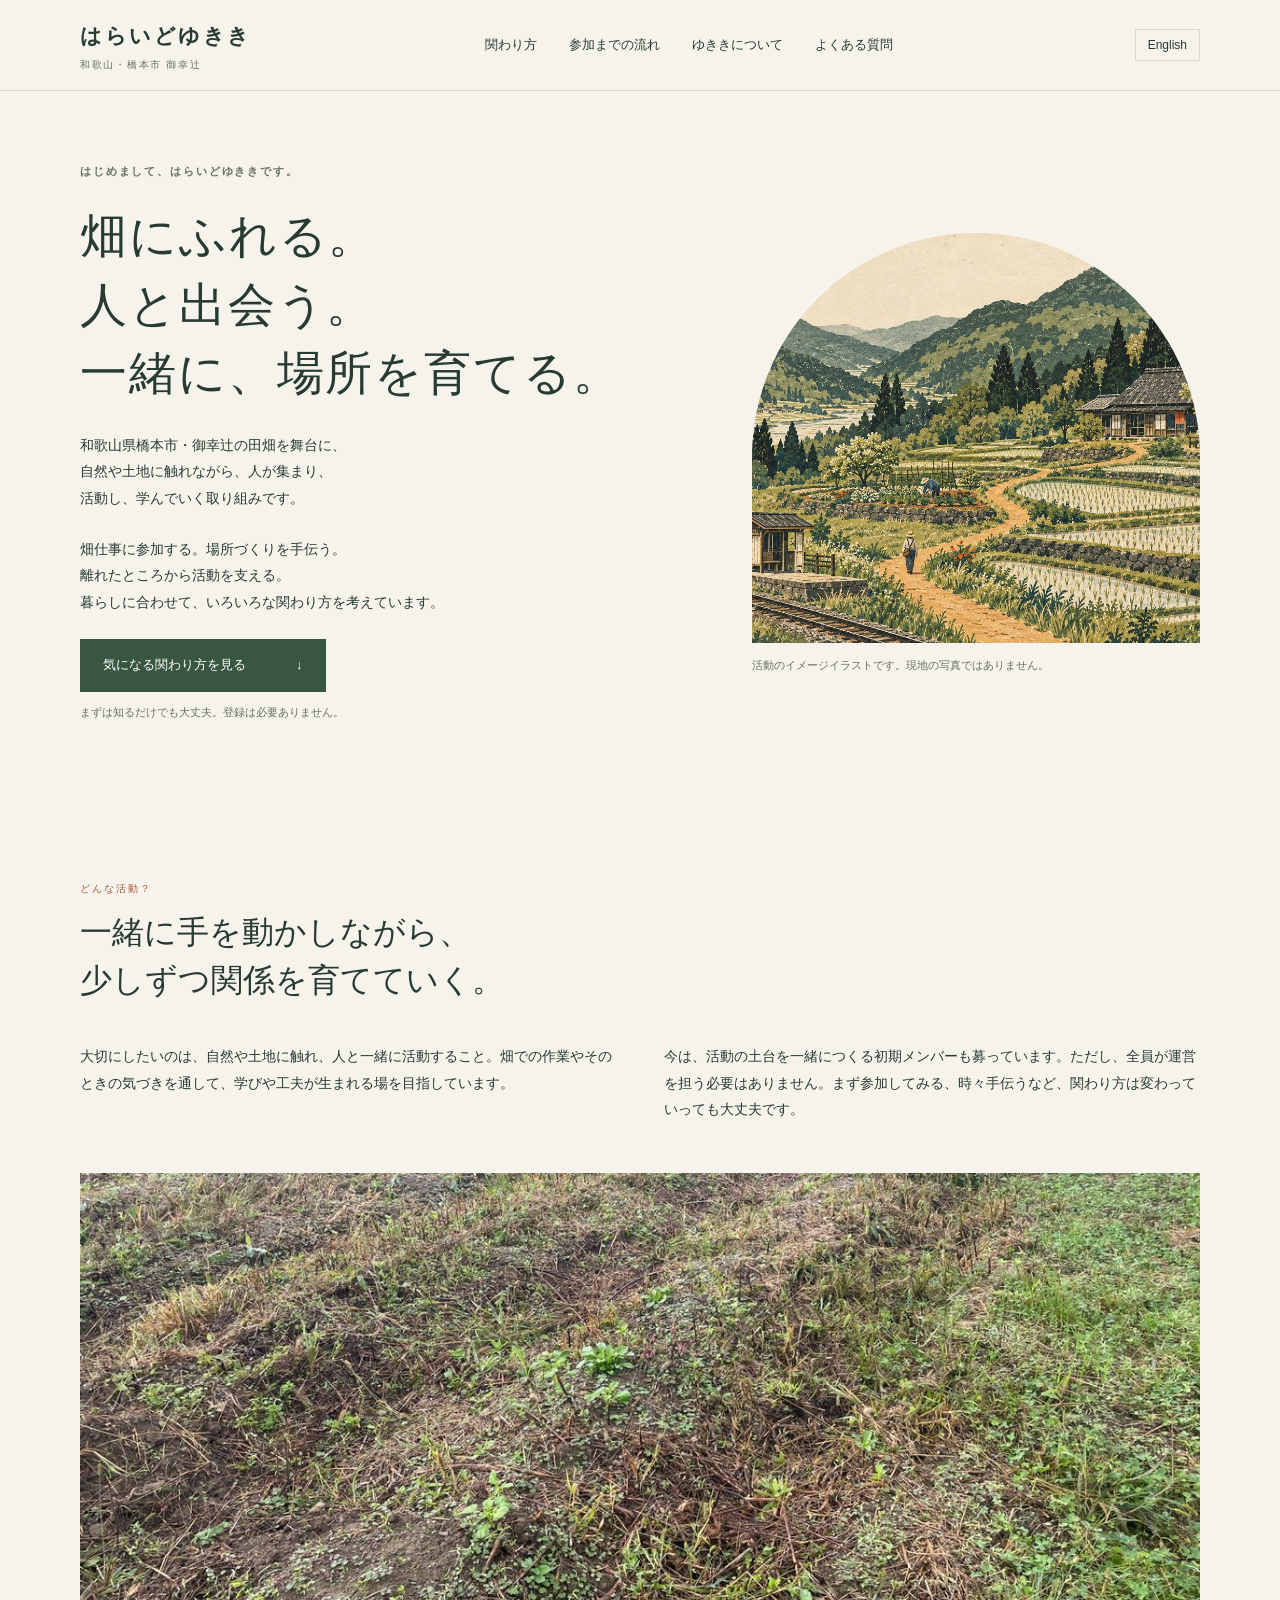
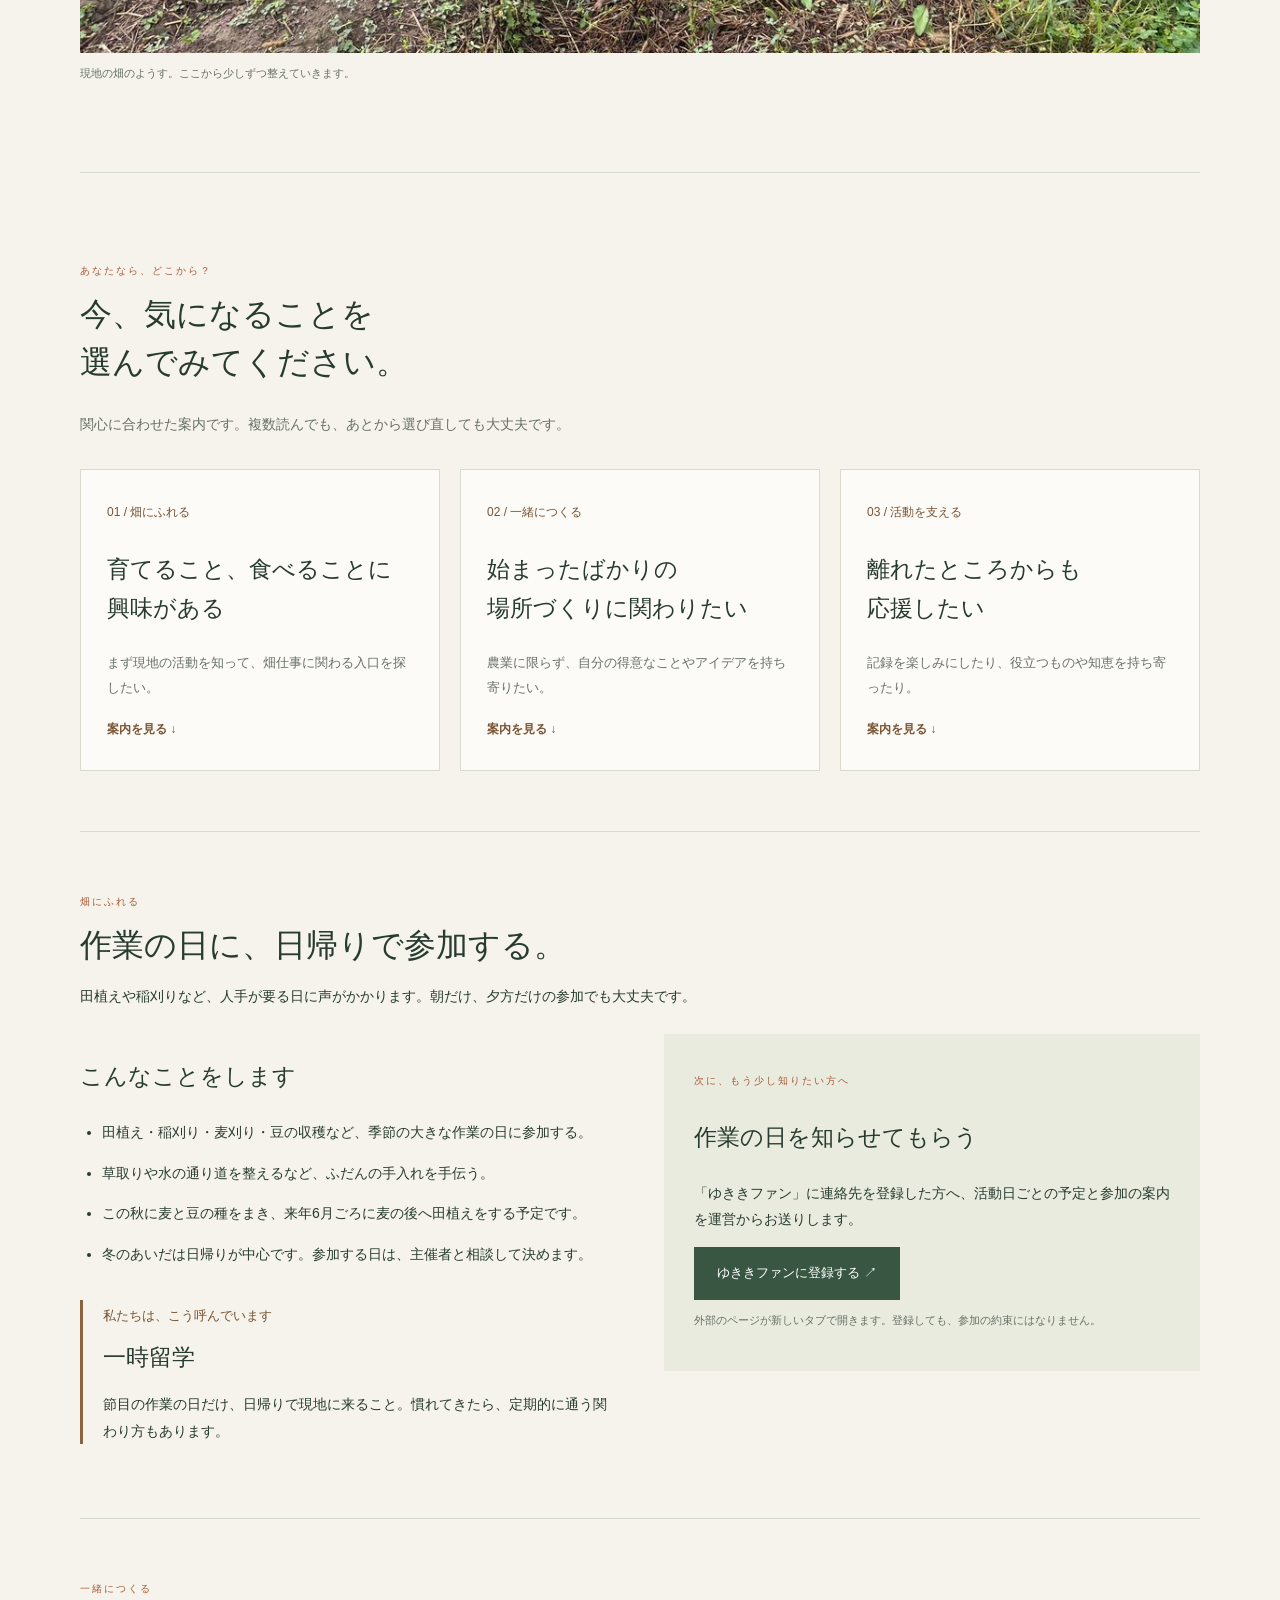
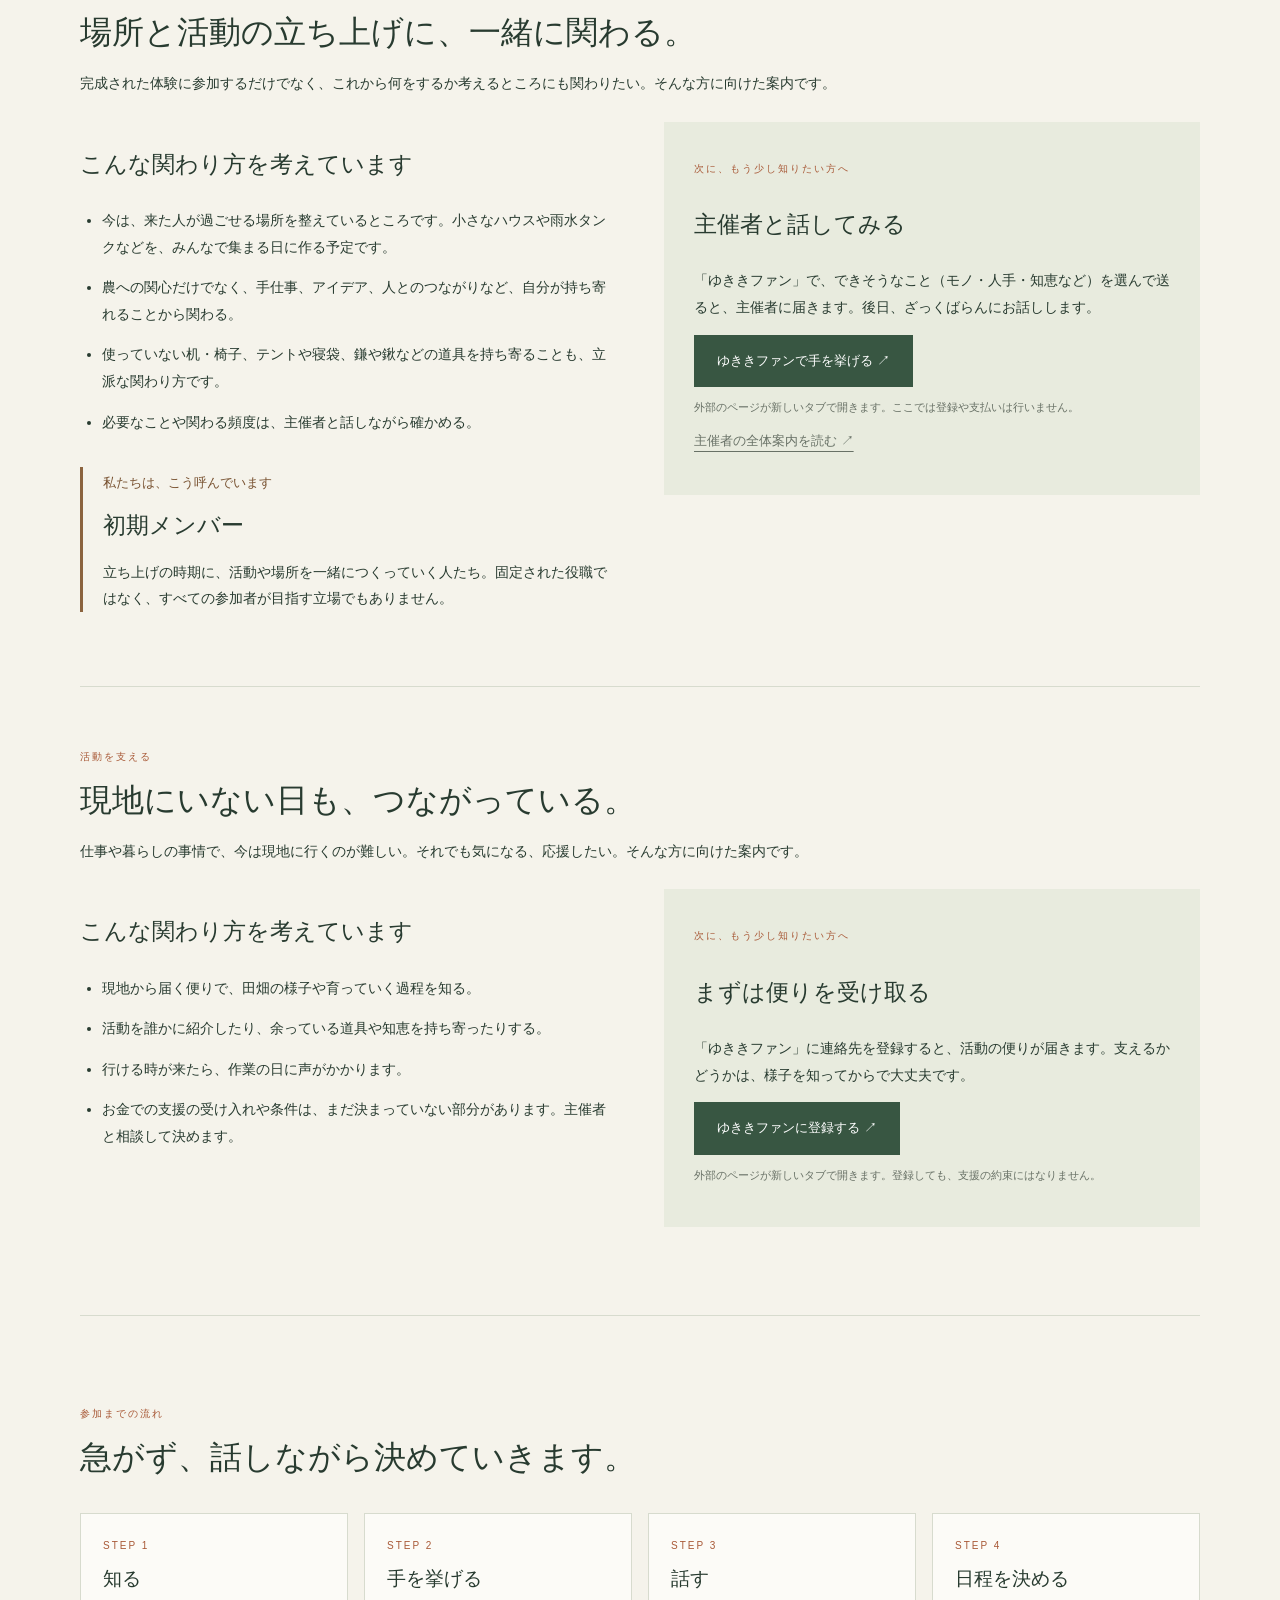
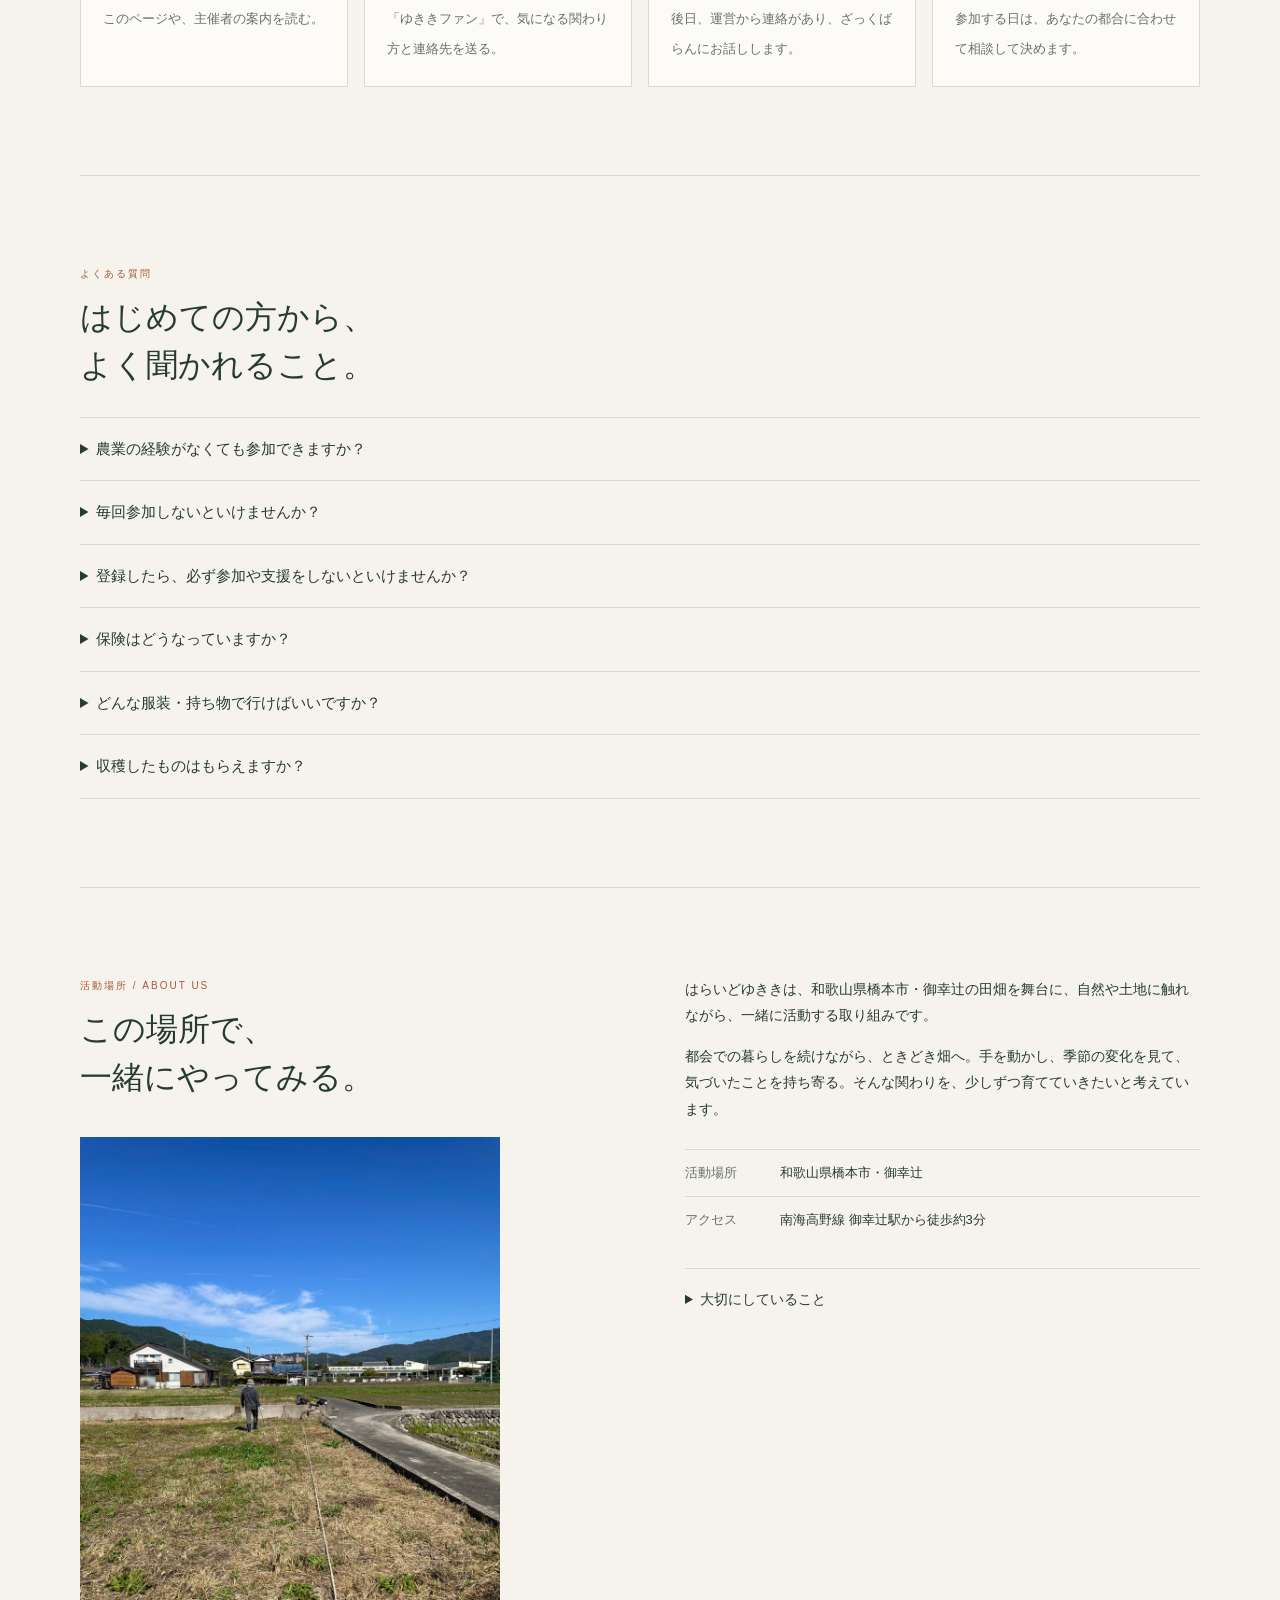
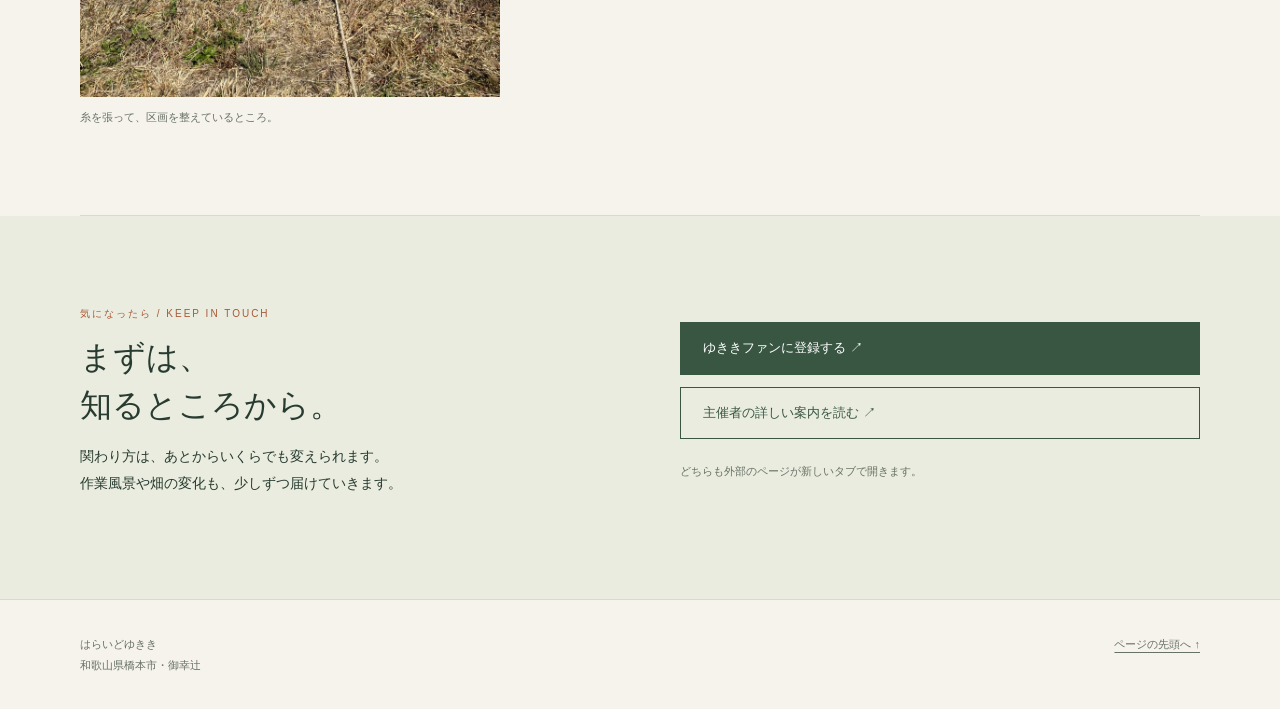
==== commit 74dc4888: "feat: add two photos of the field to both pages - show the field as it is now under "What is it?" - " ====
--- a/public/index.html
+++ b/public/index.html
@@ -4,11 +4,11 @@
 <meta charset="utf-8"><meta name="viewport" content="width=device-width,initial-scale=1"><meta name="theme-color" content="#f5f3eb"><meta name="description" content="畑にふれる。人と出会う。一緒に、場所を育てる。和歌山県橋本市・御幸辻での活動と、さまざまな関わり方をご紹介します。"><title>はらいどゆきき｜御幸辻の田畑と人をつなぐ活動</title><link rel="alternate" hreflang="ja" href="./">
 <link rel="alternate" hreflang="en-GB" href="en/">
 <link rel="stylesheet" href="style.css"></head><body><a class="skip" href="#main">本文へ</a><header><div class="wrap nav"><a href="#" class="brand">はらいどゆきき<small>和歌山・橋本市 御幸辻</small></a><nav aria-label="メインメニュー"><a href="#involvement">関わり方</a><a href="#flow">参加までの流れ</a><a href="#about">ゆききについて</a><a href="#faq">よくある質問</a></nav><a class="lang" href="en/" hreflang="en-GB" lang="en-GB">English</a></div></header><main id="main"><div class="hero wrap"><div class="hero-top"><div><p class="eyebrow">はじめまして、はらいどゆききです。</p><h1>畑にふれる。<br>人と出会う。<br>一緒に、場所を育てる。</h1><div class="hero-copy"><p>和歌山県橋本市・御幸辻の田畑を舞台に、<br>自然や土地に触れながら、人が集まり、<br>活動し、学んでいく取り組みです。</p><p>畑仕事に参加する。場所づくりを手伝う。<br>離れたところから活動を支える。<br>暮らしに合わせて、いろいろな関わり方を考えています。</p><a class="button" href="#involvement">気になる関わり方を見る <span aria-hidden="true">↓</span></a><p class="note">まずは知るだけでも大丈夫。登録は必要ありません。</p></div></div><figure class="hero-figure"><img src="assets/countryside.jpg" alt="田畑と人を小道がつなぐ、活動のイメージイラスト" width="1200" height="800"><figcaption>活動のイメージイラストです。現地の写真ではありません。</figcaption></figure></div></div>
-<section class="wrap" id="intro"><div class="number">どんな活動？</div><h2>一緒に手を動かしながら、<br>少しずつ関係を育てていく。</h2><div class="intro-columns"><p>大切にしたいのは、自然や土地に触れ、人と一緒に活動すること。畑での作業やそのときの気づきを通して、学びや工夫が生まれる場を目指しています。</p><p>今は、活動の土台を一緒につくる初期メンバーも募っています。ただし、全員が運営を担う必要はありません。まず参加してみる、時々手伝うなど、関わり方は変わっていっても大丈夫です。</p></div></section>
+<section class="wrap" id="intro"><div class="number">どんな活動？</div><h2>一緒に手を動かしながら、<br>少しずつ関係を育てていく。</h2><div class="intro-columns"><p>大切にしたいのは、自然や土地に触れ、人と一緒に活動すること。畑での作業やそのときの気づきを通して、学びや工夫が生まれる場を目指しています。</p><p>今は、活動の土台を一緒につくる初期メンバーも募っています。ただし、全員が運営を担う必要はありません。まず参加してみる、時々手伝うなど、関わり方は変わっていっても大丈夫です。</p></div><figure class="field-photo"><img src="photos/field-now.jpg" alt="草を刈ったあとの、現地の畑の地面" width="1200" height="571" loading="lazy"><figcaption>現地の畑のようす。ここから少しずつ整えていきます。</figcaption></figure></section>
 <section class="wrap" id="involvement"><div class="number">あなたなら、どこから？</div><h2>今、気になることを<br>選んでみてください。</h2><p class="section-note">関心に合わせた案内です。複数読んでも、あとから選び直しても大丈夫です。</p><div class="choices"><a class="choice" href="#farm"><span>01 / 畑にふれる</span><h3>育てること、食べることに<br>興味がある</h3><p>まず現地の活動を知って、畑仕事に関わる入口を探したい。</p><b>案内を見る ↓</b></a><a class="choice" href="#create"><span>02 / 一緒につくる</span><h3>始まったばかりの<br>場所づくりに関わりたい</h3><p>農業に限らず、自分の得意なことやアイデアを持ち寄りたい。</p><b>案内を見る ↓</b></a><a class="choice" href="#support"><span>03 / 活動を支える</span><h3>離れたところからも<br>応援したい</h3><p>記録を楽しみにしたり、役立つものや知恵を持ち寄ったり。</p><b>案内を見る ↓</b></a></div>
 <div class="path" id="farm"><div class="number">畑にふれる</div><h2>作業の日に、日帰りで参加する。</h2><p>田植えや稲刈りなど、人手が要る日に声がかかります。朝だけ、夕方だけの参加でも大丈夫です。</p><div class="path-columns"><div><h3>こんなことをします</h3><ul><li>田植え・稲刈り・麦刈り・豆の収穫など、季節の大きな作業の日に参加する。</li><li>草取りや水の通り道を整えるなど、ふだんの手入れを手伝う。</li><li>この秋に麦と豆の種をまき、来年6月ごろに麦の後へ田植えをする予定です。</li><li>冬のあいだは日帰りが中心です。参加する日は、主催者と相談して決めます。</li></ul><blockquote><small>私たちは、こう呼んでいます</small><h3>一時留学</h3><p>節目の作業の日だけ、日帰りで現地に来ること。慣れてきたら、定期的に通う関わり方もあります。</p></blockquote></div><aside><span class="number">次に、もう少し知りたい方へ</span><h3>作業の日を知らせてもらう</h3><p>「ゆききファン」に連絡先を登録した方へ、活動日ごとの予定と参加の案内を運営からお送りします。</p><a class="button" href="https://claude.ai/artifact/B6So6ZD4TPJiREJGYdLGXW" target="_blank" rel="noopener noreferrer">ゆききファンに登録する ↗<span class="sr-only">（新しいタブ）</span></a><p class="note">外部のページが新しいタブで開きます。登録しても、参加の約束にはなりません。</p></aside></div></div>
 <div class="path" id="create"><div class="number">一緒につくる</div><h2>場所と活動の立ち上げに、一緒に関わる。</h2><p>完成された体験に参加するだけでなく、これから何をするか考えるところにも関わりたい。そんな方に向けた案内です。</p><div class="path-columns"><div><h3>こんな関わり方を考えています</h3><ul><li>今は、来た人が過ごせる場所を整えているところです。小さなハウスや雨水タンクなどを、みんなで集まる日に作る予定です。</li><li>農への関心だけでなく、手仕事、アイデア、人とのつながりなど、自分が持ち寄れることから関わる。</li><li>使っていない机・椅子、テントや寝袋、鎌や鍬などの道具を持ち寄ることも、立派な関わり方です。</li><li>必要なことや関わる頻度は、主催者と話しながら確かめる。</li></ul><blockquote><small>私たちは、こう呼んでいます</small><h3>初期メンバー</h3><p>立ち上げの時期に、活動や場所を一緒につくっていく人たち。固定された役職ではなく、すべての参加者が目指す立場でもありません。</p></blockquote></div><aside><span class="number">次に、もう少し知りたい方へ</span><h3>主催者と話してみる</h3><p>「ゆききファン」で、できそうなこと（モノ・人手・知恵など）を選んで送ると、主催者に届きます。後日、ざっくばらんにお話しします。</p><a class="button" href="https://claude.ai/artifact/B6So6ZD4TPJiREJGYdLGXW" target="_blank" rel="noopener noreferrer">ゆききファンで手を挙げる ↗<span class="sr-only">（新しいタブ）</span></a><p class="note">外部のページが新しいタブで開きます。ここでは登録や支払いは行いません。</p><p class="note"><a class="inline-link" href="https://claude.ai/artifact/4QH8LJdmEHccxG7zX9aN8J" target="_blank" rel="noopener noreferrer">主催者の全体案内を読む ↗<span class="sr-only">（新しいタブ）</span></a></p></aside></div></div>
 <div class="path" id="support"><div class="number">活動を支える</div><h2>現地にいない日も、つながっている。</h2><p>仕事や暮らしの事情で、今は現地に行くのが難しい。それでも気になる、応援したい。そんな方に向けた案内です。</p><div class="path-columns"><div><h3>こんな関わり方を考えています</h3><ul><li>現地から届く便りで、田畑の様子や育っていく過程を知る。</li><li>活動を誰かに紹介したり、余っている道具や知恵を持ち寄ったりする。</li><li>行ける時が来たら、作業の日に声がかかります。</li><li>お金での支援の受け入れや条件は、まだ決まっていない部分があります。主催者と相談して決めます。</li></ul></div><aside><span class="number">次に、もう少し知りたい方へ</span><h3>まずは便りを受け取る</h3><p>「ゆききファン」に連絡先を登録すると、活動の便りが届きます。支えるかどうかは、様子を知ってからで大丈夫です。</p><a class="button" href="https://claude.ai/artifact/B6So6ZD4TPJiREJGYdLGXW" target="_blank" rel="noopener noreferrer">ゆききファンに登録する ↗<span class="sr-only">（新しいタブ）</span></a><p class="note">外部のページが新しいタブで開きます。登録しても、支援の約束にはなりません。</p></aside></div></div></section>
 
-<section class="wrap" id="flow"><div class="number">参加までの流れ</div><h2>急がず、話しながら決めていきます。</h2><ol class="steps"><li><b>知る</b><span>このページや、主催者の案内を読む。</span></li><li><b>手を挙げる</b><span>「ゆききファン」で、気になる関わり方と連絡先を送る。</span></li><li><b>話す</b><span>後日、運営から連絡があり、ざっくばらんにお話しします。</span></li><li><b>日程を決める</b><span>参加する日は、あなたの都合に合わせて相談して決めます。</span></li></ol></section><section class="wrap faq" id="faq"><div class="number">よくある質問</div><h2>はじめての方から、<br>よく聞かれること。</h2><div class="faq-list"><details><summary>農業の経験がなくても参加できますか？</summary><p>はい。経験のない方でも少しずつ慣れていけるように、と考えている活動です。作業の日は、主催者や先に関わっている人と一緒に進めます。</p></details><details><summary>毎回参加しないといけませんか？</summary><p>いいえ。行ける時に来て、行けない時は休んで大丈夫です。無理せず、自分のペースで関わってください。</p></details><details><summary>登録したら、必ず参加や支援をしないといけませんか？</summary><p>いいえ。「ゆききファン」への登録は、予定や便りを受け取るためのものです。参加や支援を約束するものではありません。</p></details><details><summary>保険はどうなっていますか？</summary><p>現時点では、各自でご用意いただく形を考えています（医療保険や個人賠償責任保険など）。詳しくは主催者にご確認ください。</p></details><details><summary>どんな服装・持ち物で行けばいいですか？</summary><p>汚れてもよい服と靴が基本です。日によって作業が変わるので、詳しい持ち物は活動日ごとの案内でお知らせします。</p></details><details><summary>収穫したものはもらえますか？</summary><p>うまく取れたら、お裾分けをする考えです。ただ、始めたばかりなので、初年度にどれくらい取れるかは正直わかりません。</p></details></div></section><section id="about" class="wrap"><div class="about-grid"><div><div class="number">活動場所 / ABOUT US</div><h2>この場所で、<br>一緒にやってみる。</h2></div><div><p>はらいどゆききは、和歌山県橋本市・御幸辻の田畑を舞台に、自然や土地に触れながら、一緒に活動する取り組みです。</p><p>都会での暮らしを続けながら、ときどき畑へ。手を動かし、季節の変化を見て、気づいたことを持ち寄る。そんな関わりを、少しずつ育てていきたいと考えています。</p><dl class="facts"><div><dt>活動場所</dt><dd>和歌山県橋本市・御幸辻</dd></div><div><dt>アクセス</dt><dd>南海高野線 御幸辻駅から徒歩約3分</dd></div></dl><details><summary>大切にしていること</summary><p>最初から、活動のすべてを理解している必要はありません。まずは様子を知ることから。関わる深さやペースは、人それぞれでよいと考えています。</p><p>一緒に作業した経験や、試したこと、迷ったことも記録に残す。その記録が、あとから参加する人の手がかりになればと思っています。</p></details></div></div></section>
+<section class="wrap" id="flow"><div class="number">参加までの流れ</div><h2>急がず、話しながら決めていきます。</h2><ol class="steps"><li><b>知る</b><span>このページや、主催者の案内を読む。</span></li><li><b>手を挙げる</b><span>「ゆききファン」で、気になる関わり方と連絡先を送る。</span></li><li><b>話す</b><span>後日、運営から連絡があり、ざっくばらんにお話しします。</span></li><li><b>日程を決める</b><span>参加する日は、あなたの都合に合わせて相談して決めます。</span></li></ol></section><section class="wrap faq" id="faq"><div class="number">よくある質問</div><h2>はじめての方から、<br>よく聞かれること。</h2><div class="faq-list"><details><summary>農業の経験がなくても参加できますか？</summary><p>はい。経験のない方でも少しずつ慣れていけるように、と考えている活動です。作業の日は、主催者や先に関わっている人と一緒に進めます。</p></details><details><summary>毎回参加しないといけませんか？</summary><p>いいえ。行ける時に来て、行けない時は休んで大丈夫です。無理せず、自分のペースで関わってください。</p></details><details><summary>登録したら、必ず参加や支援をしないといけませんか？</summary><p>いいえ。「ゆききファン」への登録は、予定や便りを受け取るためのものです。参加や支援を約束するものではありません。</p></details><details><summary>保険はどうなっていますか？</summary><p>現時点では、各自でご用意いただく形を考えています（医療保険や個人賠償責任保険など）。詳しくは主催者にご確認ください。</p></details><details><summary>どんな服装・持ち物で行けばいいですか？</summary><p>汚れてもよい服と靴が基本です。日によって作業が変わるので、詳しい持ち物は活動日ごとの案内でお知らせします。</p></details><details><summary>収穫したものはもらえますか？</summary><p>うまく取れたら、お裾分けをする考えです。ただ、始めたばかりなので、初年度にどれくらい取れるかは正直わかりません。</p></details></div></section><section id="about" class="wrap"><div class="about-grid"><div><div class="number">活動場所 / ABOUT US</div><h2>この場所で、<br>一緒にやってみる。</h2><figure class="about-photo"><img src="photos/field-work.jpg" alt="青空と山並みの下、糸を張った畑を歩く人の後ろ姿" width="900" height="1200" loading="lazy"><figcaption>糸を張って、区画を整えているところ。</figcaption></figure></div><div><p>はらいどゆききは、和歌山県橋本市・御幸辻の田畑を舞台に、自然や土地に触れながら、一緒に活動する取り組みです。</p><p>都会での暮らしを続けながら、ときどき畑へ。手を動かし、季節の変化を見て、気づいたことを持ち寄る。そんな関わりを、少しずつ育てていきたいと考えています。</p><dl class="facts"><div><dt>活動場所</dt><dd>和歌山県橋本市・御幸辻</dd></div><div><dt>アクセス</dt><dd>南海高野線 御幸辻駅から徒歩約3分</dd></div></dl><details><summary>大切にしていること</summary><p>最初から、活動のすべてを理解している必要はありません。まずは様子を知ることから。関わる深さやペースは、人それぞれでよいと考えています。</p><p>一緒に作業した経験や、試したこと、迷ったことも記録に残す。その記録が、あとから参加する人の手がかりになればと思っています。</p></details></div></div></section>
 <section id="join" class="follow"><div class="wrap"><div><div class="number">気になったら / KEEP IN TOUCH</div><h2>まずは、<br>知るところから。</h2><p>関わり方は、あとからいくらでも変えられます。<br>作業風景や畑の変化も、少しずつ届けていきます。</p></div><div class="join-actions"><a class="button" href="https://claude.ai/artifact/B6So6ZD4TPJiREJGYdLGXW" target="_blank" rel="noopener noreferrer">ゆききファンに登録する ↗<span class="sr-only">（新しいタブ）</span></a><a class="button ghost" href="https://claude.ai/artifact/4QH8LJdmEHccxG7zX9aN8J" target="_blank" rel="noopener noreferrer">主催者の詳しい案内を読む ↗<span class="sr-only">（新しいタブ）</span></a><p class="note">どちらも外部のページが新しいタブで開きます。</p></div></div></section></main><footer class="wrap"><div class="footer-inner"><span>はらいどゆきき<br>和歌山県橋本市・御幸辻</span><a href="#" class="top-link">ページの先頭へ ↑</a></div></footer></body></html>
--- a/public/style.css
+++ b/public/style.css
@@ -9,3 +9,5 @@
 @media(max-width:700px){.nav{gap:12px}nav{display:none}.brand{white-space:nowrap}.lang{font-size:11px;padding:3px 8px;margin-left:0}}
 /* 「一緒に、場所を育てる。」が狭い画面で1文字だけ折り返すのを防ぐ */
 @media(max-width:420px){h1{font-size:29px}}
+/* 現地の写真 */
+.field-photo,.about-photo{margin:36px 0 0}.field-photo img,.about-photo img{display:block;width:100%;height:auto}.about-photo img{max-width:420px}.field-photo img{aspect-ratio:21/9;object-fit:cover}.field-photo figcaption,.about-photo figcaption{font-size:11px;color:var(--muted);margin-top:10px}
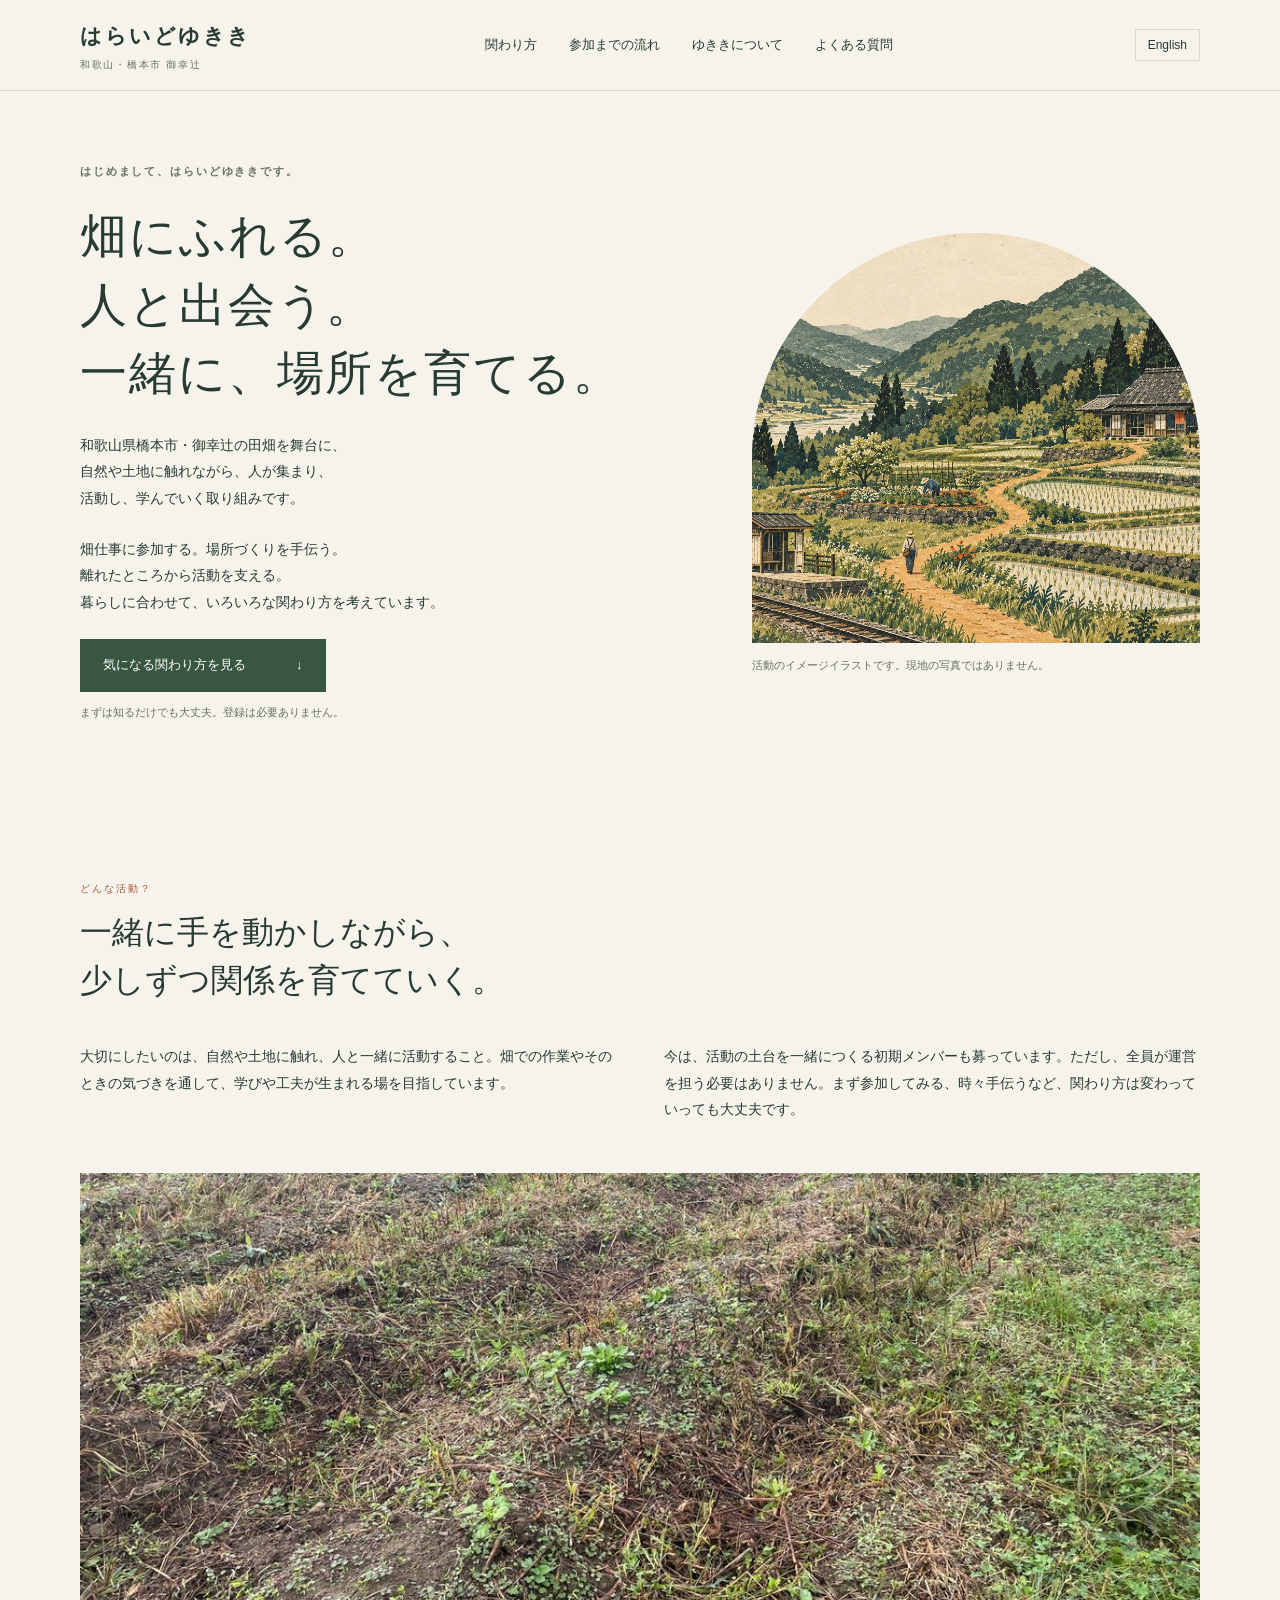
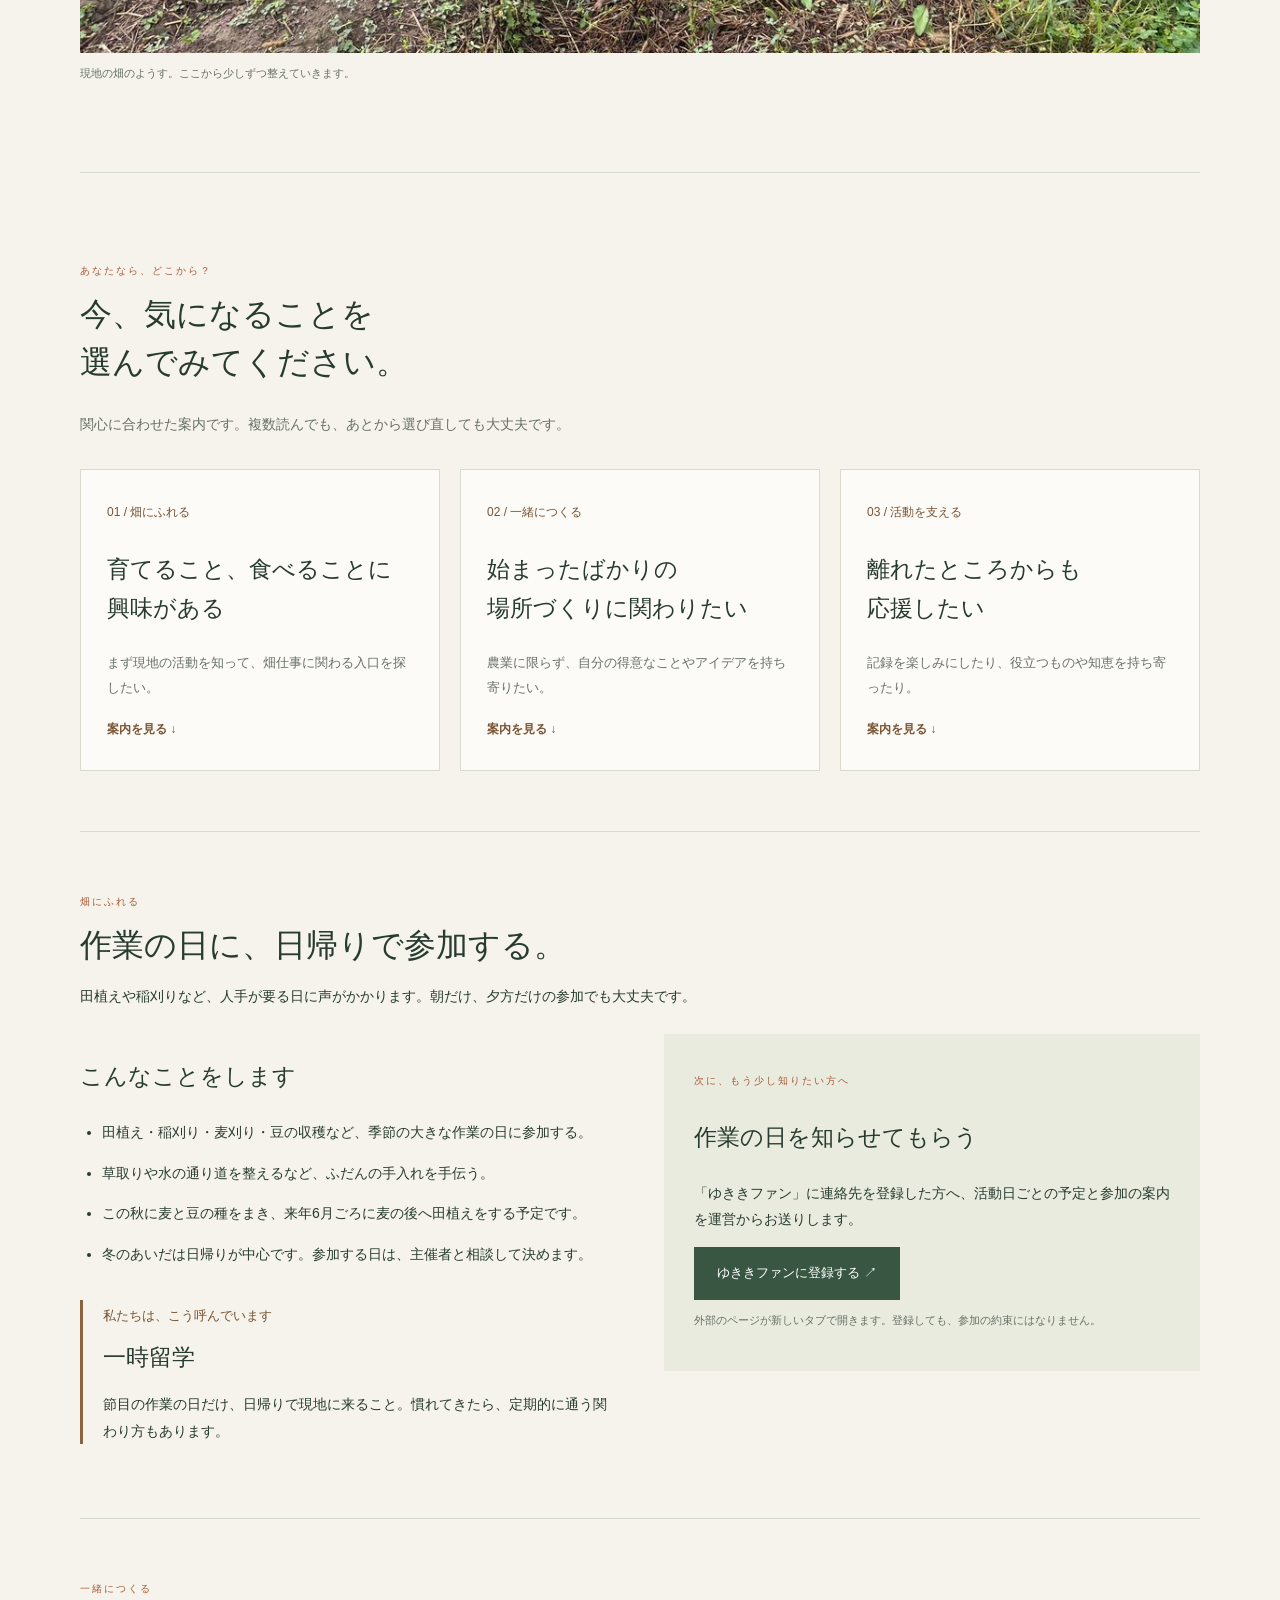
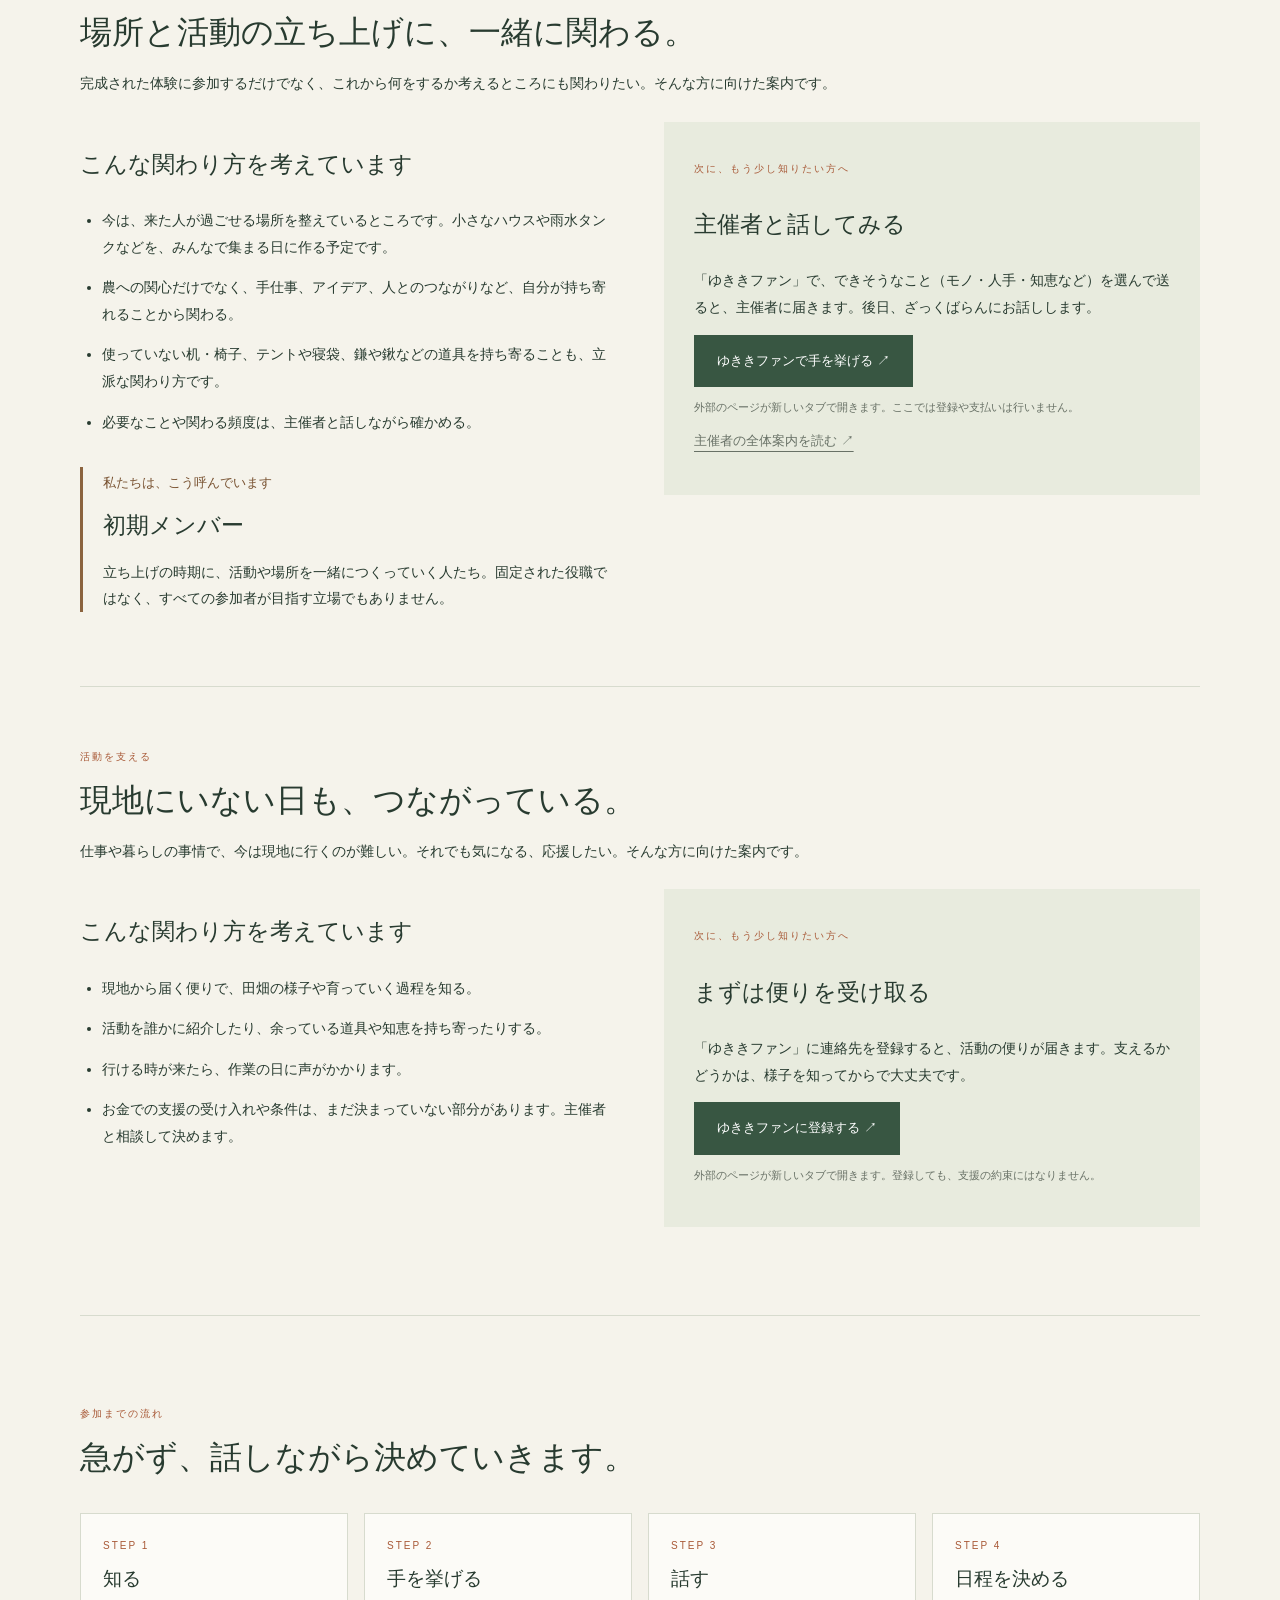
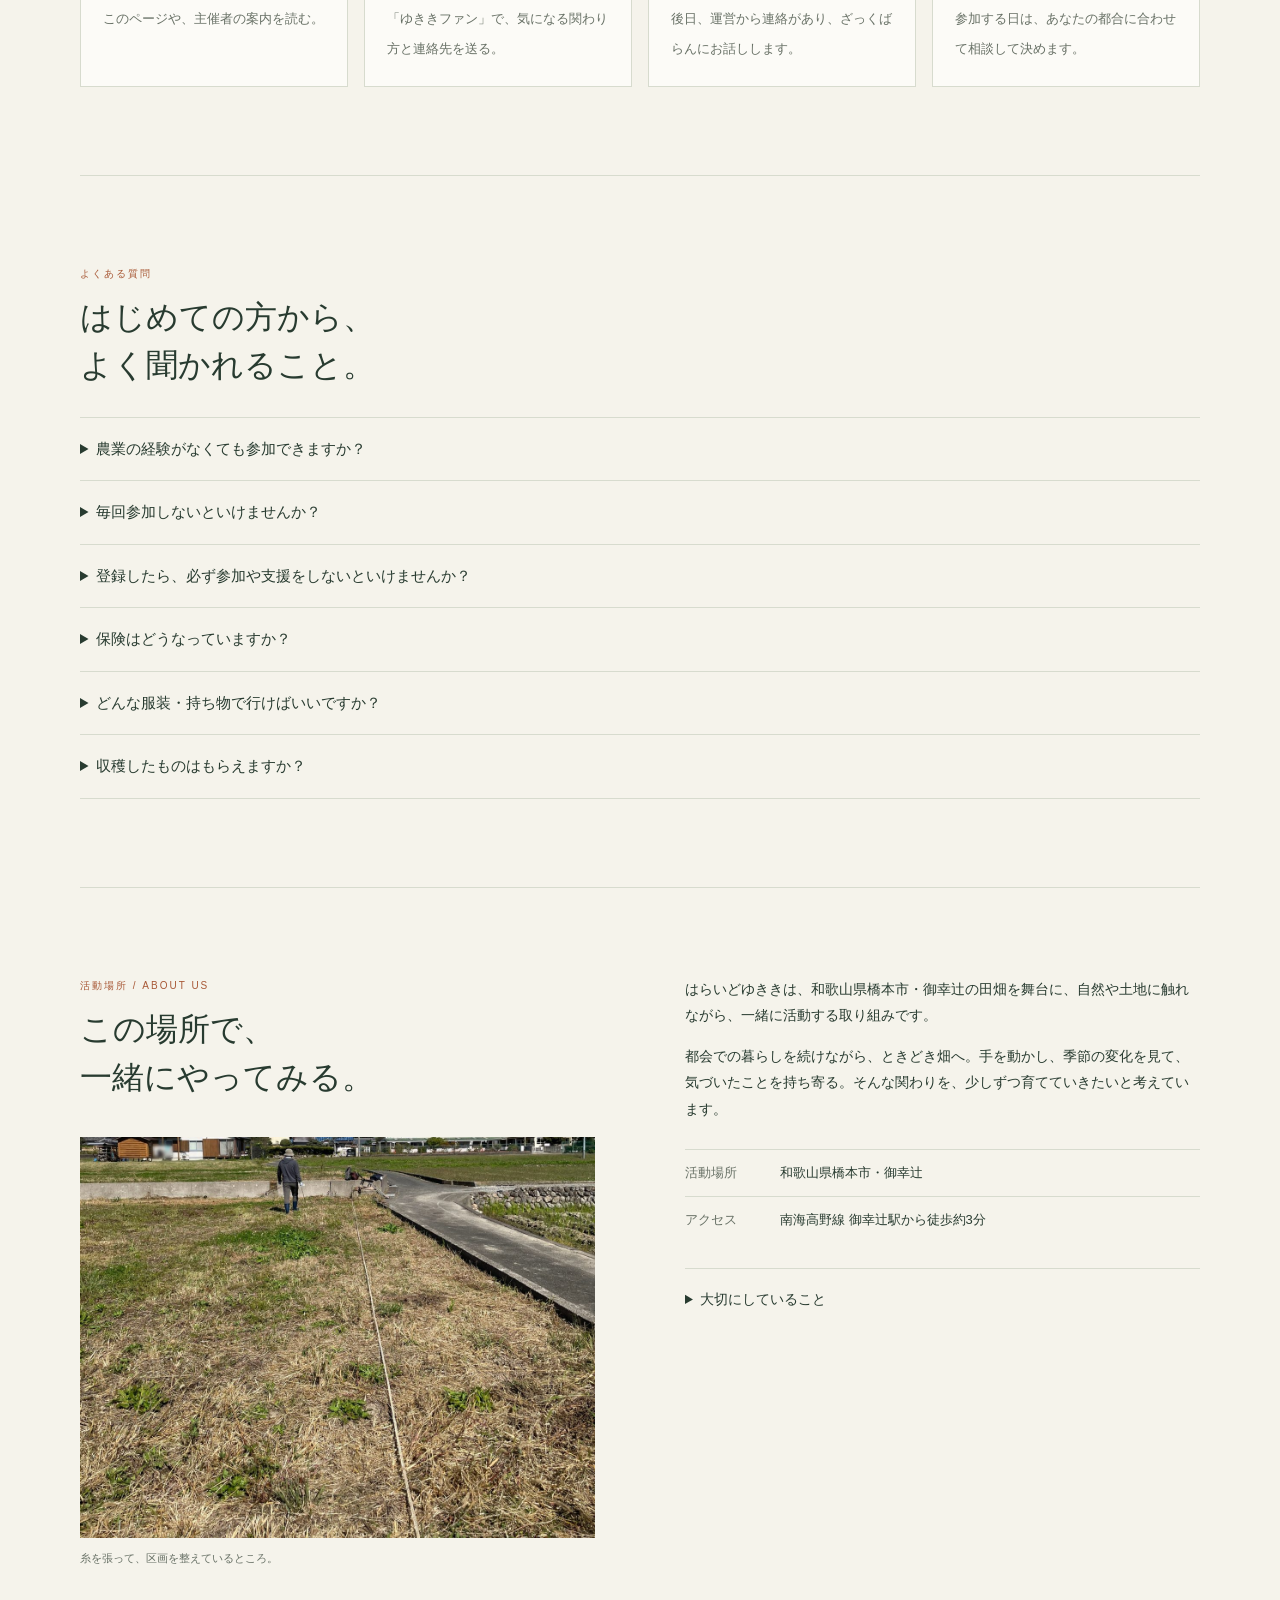
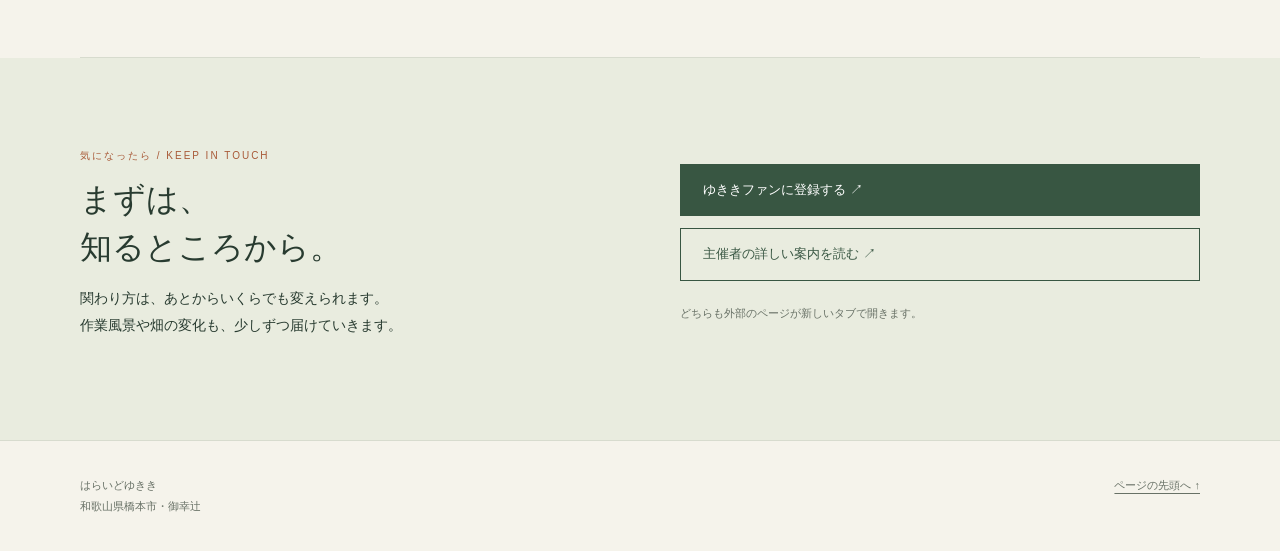
==== commit 640f34ab: "fix: crop the back-view photo so the field, not the houses, is the subject Co-Authored-By: Claude Op" ====
--- a/public/index.html
+++ b/public/index.html
@@ -10,5 +10,5 @@
 <div class="path" id="create"><div class="number">一緒につくる</div><h2>場所と活動の立ち上げに、一緒に関わる。</h2><p>完成された体験に参加するだけでなく、これから何をするか考えるところにも関わりたい。そんな方に向けた案内です。</p><div class="path-columns"><div><h3>こんな関わり方を考えています</h3><ul><li>今は、来た人が過ごせる場所を整えているところです。小さなハウスや雨水タンクなどを、みんなで集まる日に作る予定です。</li><li>農への関心だけでなく、手仕事、アイデア、人とのつながりなど、自分が持ち寄れることから関わる。</li><li>使っていない机・椅子、テントや寝袋、鎌や鍬などの道具を持ち寄ることも、立派な関わり方です。</li><li>必要なことや関わる頻度は、主催者と話しながら確かめる。</li></ul><blockquote><small>私たちは、こう呼んでいます</small><h3>初期メンバー</h3><p>立ち上げの時期に、活動や場所を一緒につくっていく人たち。固定された役職ではなく、すべての参加者が目指す立場でもありません。</p></blockquote></div><aside><span class="number">次に、もう少し知りたい方へ</span><h3>主催者と話してみる</h3><p>「ゆききファン」で、できそうなこと（モノ・人手・知恵など）を選んで送ると、主催者に届きます。後日、ざっくばらんにお話しします。</p><a class="button" href="https://claude.ai/artifact/B6So6ZD4TPJiREJGYdLGXW" target="_blank" rel="noopener noreferrer">ゆききファンで手を挙げる ↗<span class="sr-only">（新しいタブ）</span></a><p class="note">外部のページが新しいタブで開きます。ここでは登録や支払いは行いません。</p><p class="note"><a class="inline-link" href="https://claude.ai/artifact/4QH8LJdmEHccxG7zX9aN8J" target="_blank" rel="noopener noreferrer">主催者の全体案内を読む ↗<span class="sr-only">（新しいタブ）</span></a></p></aside></div></div>
 <div class="path" id="support"><div class="number">活動を支える</div><h2>現地にいない日も、つながっている。</h2><p>仕事や暮らしの事情で、今は現地に行くのが難しい。それでも気になる、応援したい。そんな方に向けた案内です。</p><div class="path-columns"><div><h3>こんな関わり方を考えています</h3><ul><li>現地から届く便りで、田畑の様子や育っていく過程を知る。</li><li>活動を誰かに紹介したり、余っている道具や知恵を持ち寄ったりする。</li><li>行ける時が来たら、作業の日に声がかかります。</li><li>お金での支援の受け入れや条件は、まだ決まっていない部分があります。主催者と相談して決めます。</li></ul></div><aside><span class="number">次に、もう少し知りたい方へ</span><h3>まずは便りを受け取る</h3><p>「ゆききファン」に連絡先を登録すると、活動の便りが届きます。支えるかどうかは、様子を知ってからで大丈夫です。</p><a class="button" href="https://claude.ai/artifact/B6So6ZD4TPJiREJGYdLGXW" target="_blank" rel="noopener noreferrer">ゆききファンに登録する ↗<span class="sr-only">（新しいタブ）</span></a><p class="note">外部のページが新しいタブで開きます。登録しても、支援の約束にはなりません。</p></aside></div></div></section>
 
-<section class="wrap" id="flow"><div class="number">参加までの流れ</div><h2>急がず、話しながら決めていきます。</h2><ol class="steps"><li><b>知る</b><span>このページや、主催者の案内を読む。</span></li><li><b>手を挙げる</b><span>「ゆききファン」で、気になる関わり方と連絡先を送る。</span></li><li><b>話す</b><span>後日、運営から連絡があり、ざっくばらんにお話しします。</span></li><li><b>日程を決める</b><span>参加する日は、あなたの都合に合わせて相談して決めます。</span></li></ol></section><section class="wrap faq" id="faq"><div class="number">よくある質問</div><h2>はじめての方から、<br>よく聞かれること。</h2><div class="faq-list"><details><summary>農業の経験がなくても参加できますか？</summary><p>はい。経験のない方でも少しずつ慣れていけるように、と考えている活動です。作業の日は、主催者や先に関わっている人と一緒に進めます。</p></details><details><summary>毎回参加しないといけませんか？</summary><p>いいえ。行ける時に来て、行けない時は休んで大丈夫です。無理せず、自分のペースで関わってください。</p></details><details><summary>登録したら、必ず参加や支援をしないといけませんか？</summary><p>いいえ。「ゆききファン」への登録は、予定や便りを受け取るためのものです。参加や支援を約束するものではありません。</p></details><details><summary>保険はどうなっていますか？</summary><p>現時点では、各自でご用意いただく形を考えています（医療保険や個人賠償責任保険など）。詳しくは主催者にご確認ください。</p></details><details><summary>どんな服装・持ち物で行けばいいですか？</summary><p>汚れてもよい服と靴が基本です。日によって作業が変わるので、詳しい持ち物は活動日ごとの案内でお知らせします。</p></details><details><summary>収穫したものはもらえますか？</summary><p>うまく取れたら、お裾分けをする考えです。ただ、始めたばかりなので、初年度にどれくらい取れるかは正直わかりません。</p></details></div></section><section id="about" class="wrap"><div class="about-grid"><div><div class="number">活動場所 / ABOUT US</div><h2>この場所で、<br>一緒にやってみる。</h2><figure class="about-photo"><img src="photos/field-work.jpg" alt="青空と山並みの下、糸を張った畑を歩く人の後ろ姿" width="900" height="1200" loading="lazy"><figcaption>糸を張って、区画を整えているところ。</figcaption></figure></div><div><p>はらいどゆききは、和歌山県橋本市・御幸辻の田畑を舞台に、自然や土地に触れながら、一緒に活動する取り組みです。</p><p>都会での暮らしを続けながら、ときどき畑へ。手を動かし、季節の変化を見て、気づいたことを持ち寄る。そんな関わりを、少しずつ育てていきたいと考えています。</p><dl class="facts"><div><dt>活動場所</dt><dd>和歌山県橋本市・御幸辻</dd></div><div><dt>アクセス</dt><dd>南海高野線 御幸辻駅から徒歩約3分</dd></div></dl><details><summary>大切にしていること</summary><p>最初から、活動のすべてを理解している必要はありません。まずは様子を知ることから。関わる深さやペースは、人それぞれでよいと考えています。</p><p>一緒に作業した経験や、試したこと、迷ったことも記録に残す。その記録が、あとから参加する人の手がかりになればと思っています。</p></details></div></div></section>
+<section class="wrap" id="flow"><div class="number">参加までの流れ</div><h2>急がず、話しながら決めていきます。</h2><ol class="steps"><li><b>知る</b><span>このページや、主催者の案内を読む。</span></li><li><b>手を挙げる</b><span>「ゆききファン」で、気になる関わり方と連絡先を送る。</span></li><li><b>話す</b><span>後日、運営から連絡があり、ざっくばらんにお話しします。</span></li><li><b>日程を決める</b><span>参加する日は、あなたの都合に合わせて相談して決めます。</span></li></ol></section><section class="wrap faq" id="faq"><div class="number">よくある質問</div><h2>はじめての方から、<br>よく聞かれること。</h2><div class="faq-list"><details><summary>農業の経験がなくても参加できますか？</summary><p>はい。経験のない方でも少しずつ慣れていけるように、と考えている活動です。作業の日は、主催者や先に関わっている人と一緒に進めます。</p></details><details><summary>毎回参加しないといけませんか？</summary><p>いいえ。行ける時に来て、行けない時は休んで大丈夫です。無理せず、自分のペースで関わってください。</p></details><details><summary>登録したら、必ず参加や支援をしないといけませんか？</summary><p>いいえ。「ゆききファン」への登録は、予定や便りを受け取るためのものです。参加や支援を約束するものではありません。</p></details><details><summary>保険はどうなっていますか？</summary><p>現時点では、各自でご用意いただく形を考えています（医療保険や個人賠償責任保険など）。詳しくは主催者にご確認ください。</p></details><details><summary>どんな服装・持ち物で行けばいいですか？</summary><p>汚れてもよい服と靴が基本です。日によって作業が変わるので、詳しい持ち物は活動日ごとの案内でお知らせします。</p></details><details><summary>収穫したものはもらえますか？</summary><p>うまく取れたら、お裾分けをする考えです。ただ、始めたばかりなので、初年度にどれくらい取れるかは正直わかりません。</p></details></div></section><section id="about" class="wrap"><div class="about-grid"><div><div class="number">活動場所 / ABOUT US</div><h2>この場所で、<br>一緒にやってみる。</h2><figure class="about-photo"><img src="photos/field-work.jpg" alt="糸を張った畑を歩く人の後ろ姿" width="1200" height="936" loading="lazy"><figcaption>糸を張って、区画を整えているところ。</figcaption></figure></div><div><p>はらいどゆききは、和歌山県橋本市・御幸辻の田畑を舞台に、自然や土地に触れながら、一緒に活動する取り組みです。</p><p>都会での暮らしを続けながら、ときどき畑へ。手を動かし、季節の変化を見て、気づいたことを持ち寄る。そんな関わりを、少しずつ育てていきたいと考えています。</p><dl class="facts"><div><dt>活動場所</dt><dd>和歌山県橋本市・御幸辻</dd></div><div><dt>アクセス</dt><dd>南海高野線 御幸辻駅から徒歩約3分</dd></div></dl><details><summary>大切にしていること</summary><p>最初から、活動のすべてを理解している必要はありません。まずは様子を知ることから。関わる深さやペースは、人それぞれでよいと考えています。</p><p>一緒に作業した経験や、試したこと、迷ったことも記録に残す。その記録が、あとから参加する人の手がかりになればと思っています。</p></details></div></div></section>
 <section id="join" class="follow"><div class="wrap"><div><div class="number">気になったら / KEEP IN TOUCH</div><h2>まずは、<br>知るところから。</h2><p>関わり方は、あとからいくらでも変えられます。<br>作業風景や畑の変化も、少しずつ届けていきます。</p></div><div class="join-actions"><a class="button" href="https://claude.ai/artifact/B6So6ZD4TPJiREJGYdLGXW" target="_blank" rel="noopener noreferrer">ゆききファンに登録する ↗<span class="sr-only">（新しいタブ）</span></a><a class="button ghost" href="https://claude.ai/artifact/4QH8LJdmEHccxG7zX9aN8J" target="_blank" rel="noopener noreferrer">主催者の詳しい案内を読む ↗<span class="sr-only">（新しいタブ）</span></a><p class="note">どちらも外部のページが新しいタブで開きます。</p></div></div></section></main><footer class="wrap"><div class="footer-inner"><span>はらいどゆきき<br>和歌山県橋本市・御幸辻</span><a href="#" class="top-link">ページの先頭へ ↑</a></div></footer></body></html>
--- a/public/style.css
+++ b/public/style.css
@@ -10,4 +10,4 @@
 /* 「一緒に、場所を育てる。」が狭い画面で1文字だけ折り返すのを防ぐ */
 @media(max-width:420px){h1{font-size:29px}}
 /* 現地の写真 */
-.field-photo,.about-photo{margin:36px 0 0}.field-photo img,.about-photo img{display:block;width:100%;height:auto}.about-photo img{max-width:420px}.field-photo img{aspect-ratio:21/9;object-fit:cover}.field-photo figcaption,.about-photo figcaption{font-size:11px;color:var(--muted);margin-top:10px}
+.field-photo,.about-photo{margin:36px 0 0}.field-photo img,.about-photo img{display:block;width:100%;height:auto}.about-photo img{max-width:520px}.field-photo img{aspect-ratio:21/9;object-fit:cover}.field-photo figcaption,.about-photo figcaption{font-size:11px;color:var(--muted);margin-top:10px}
